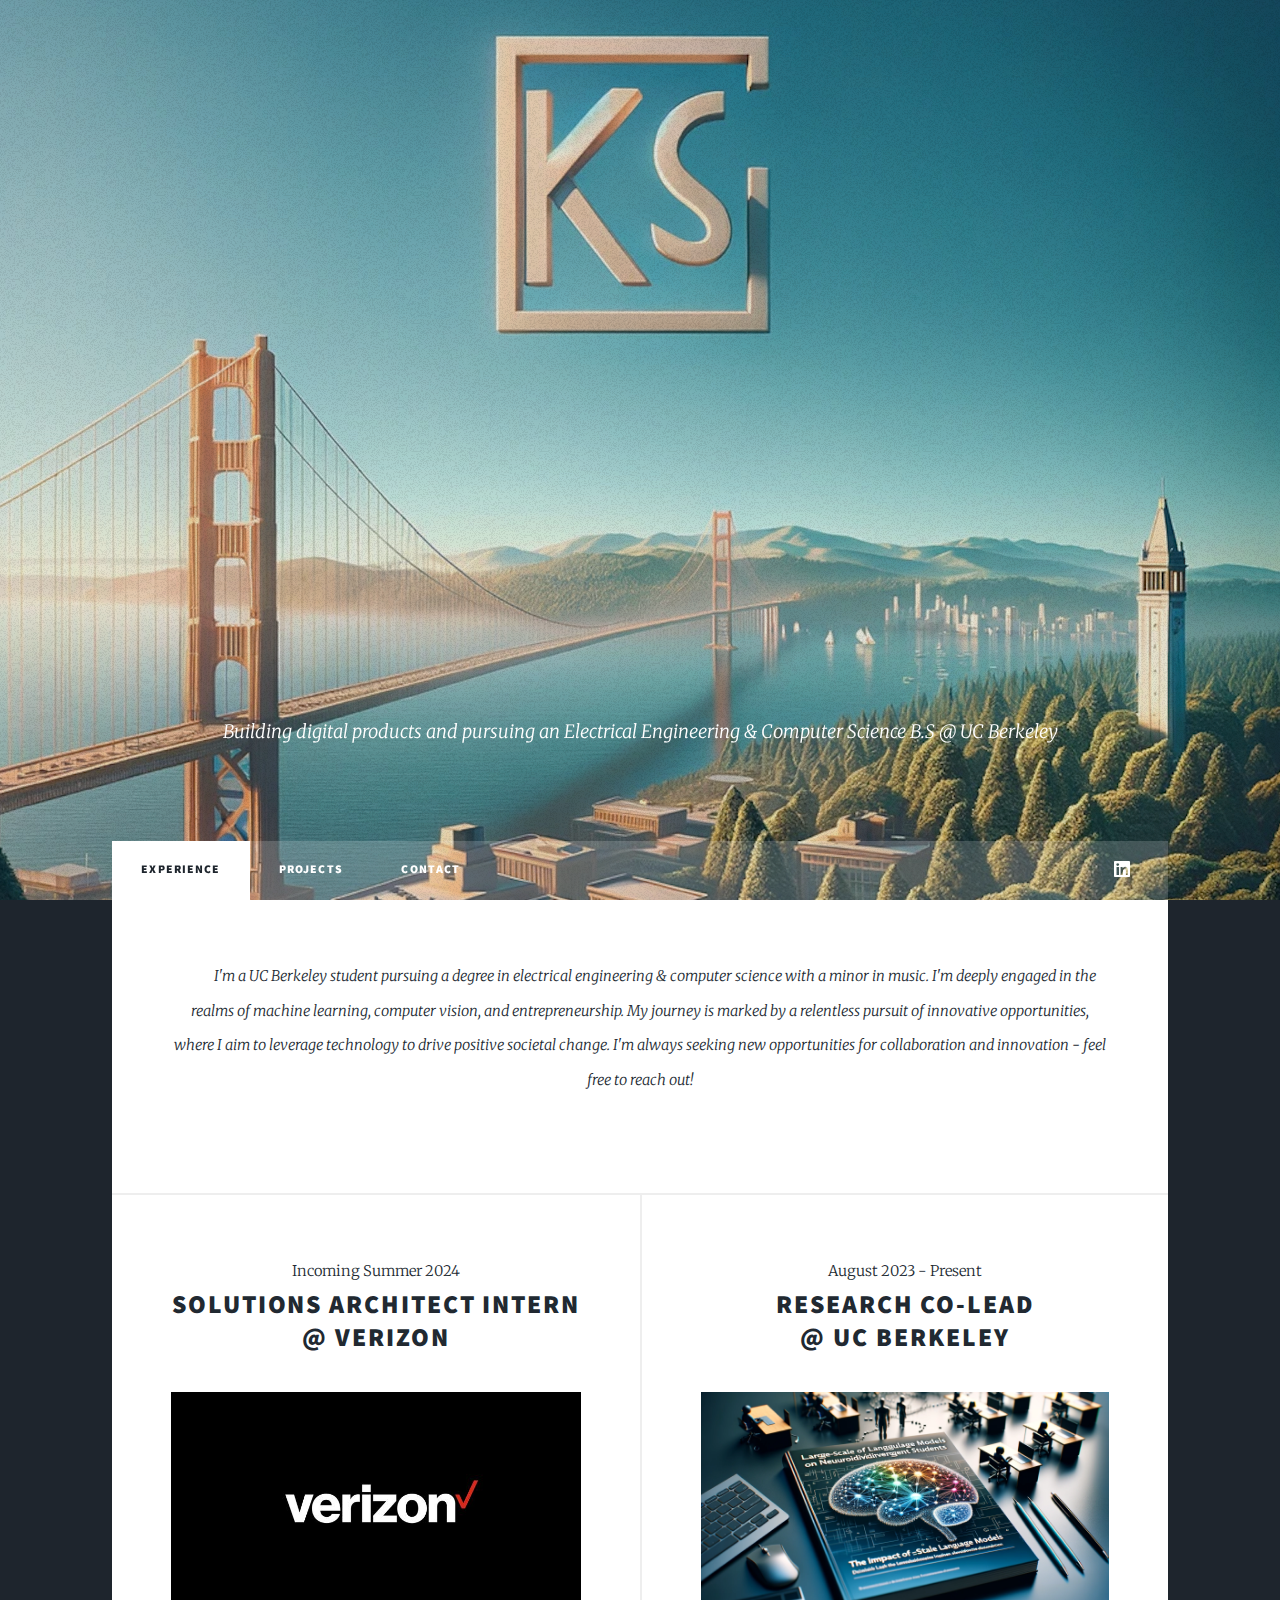
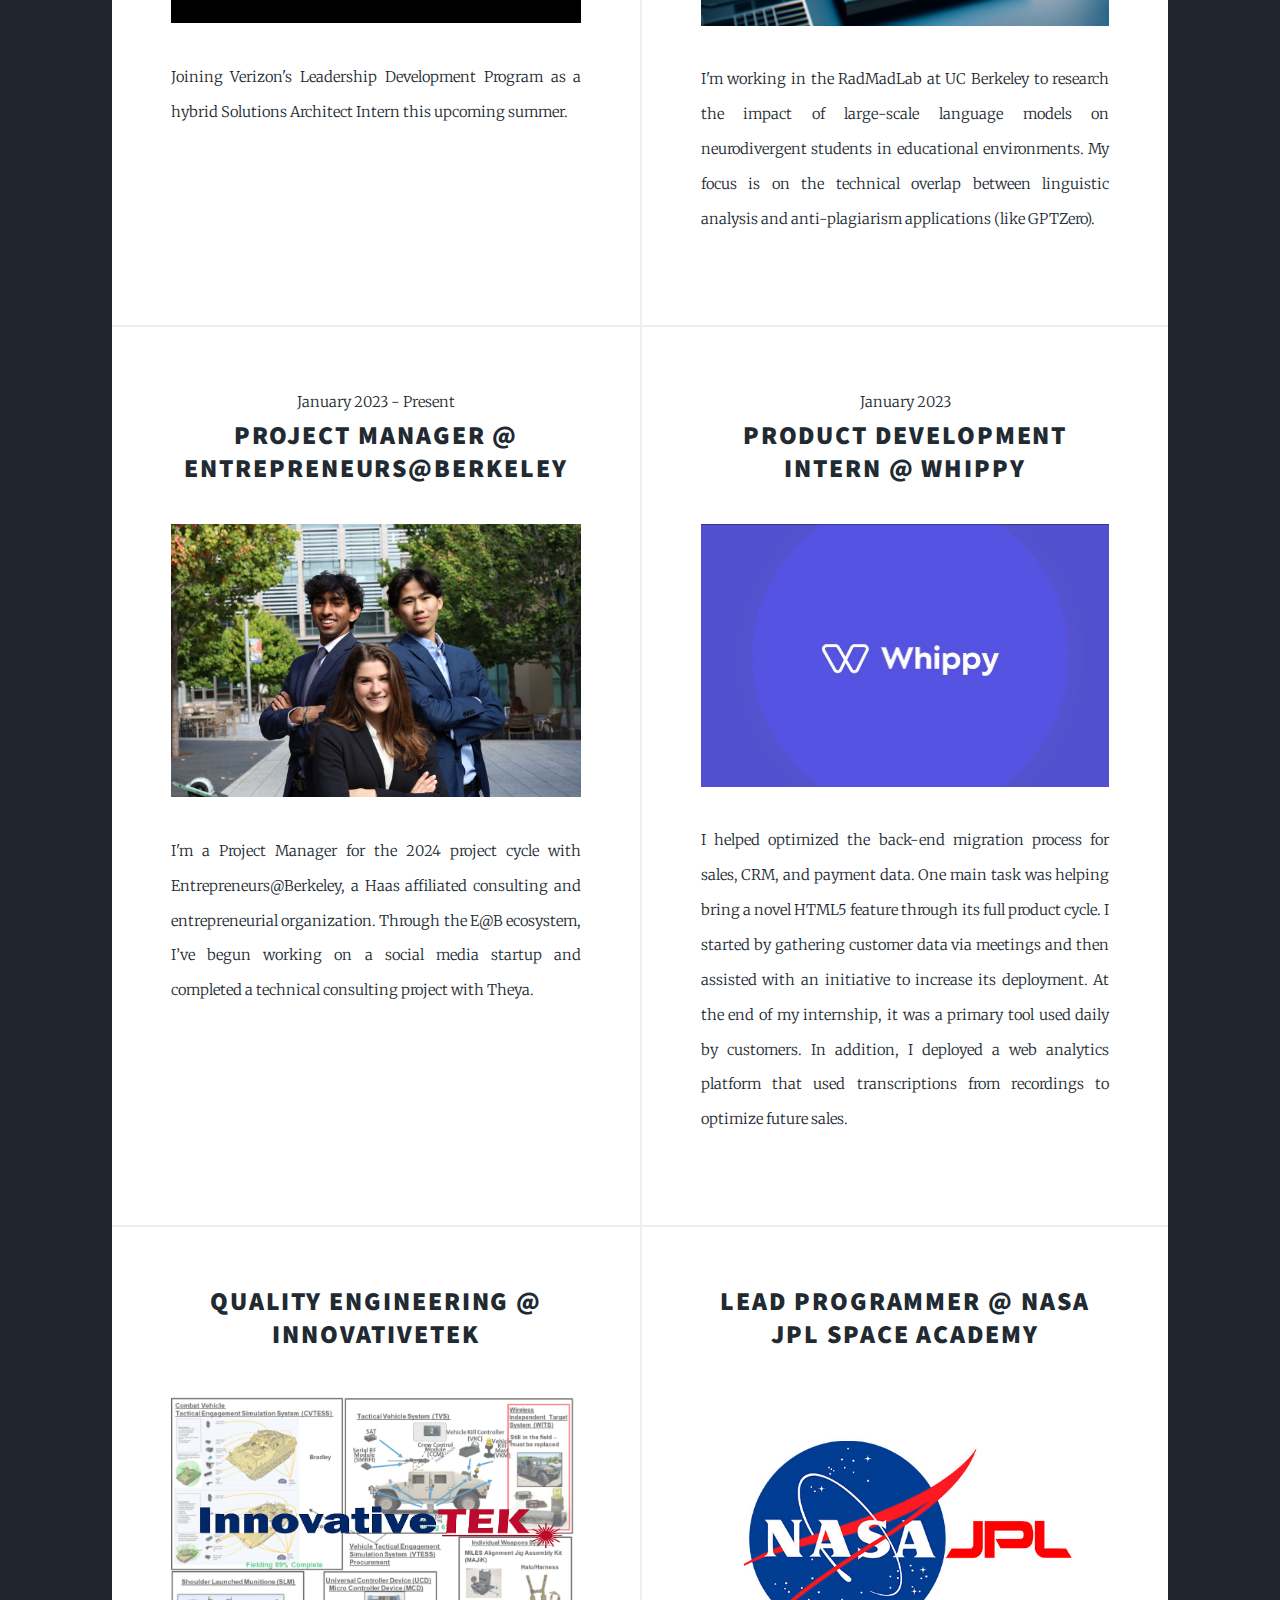
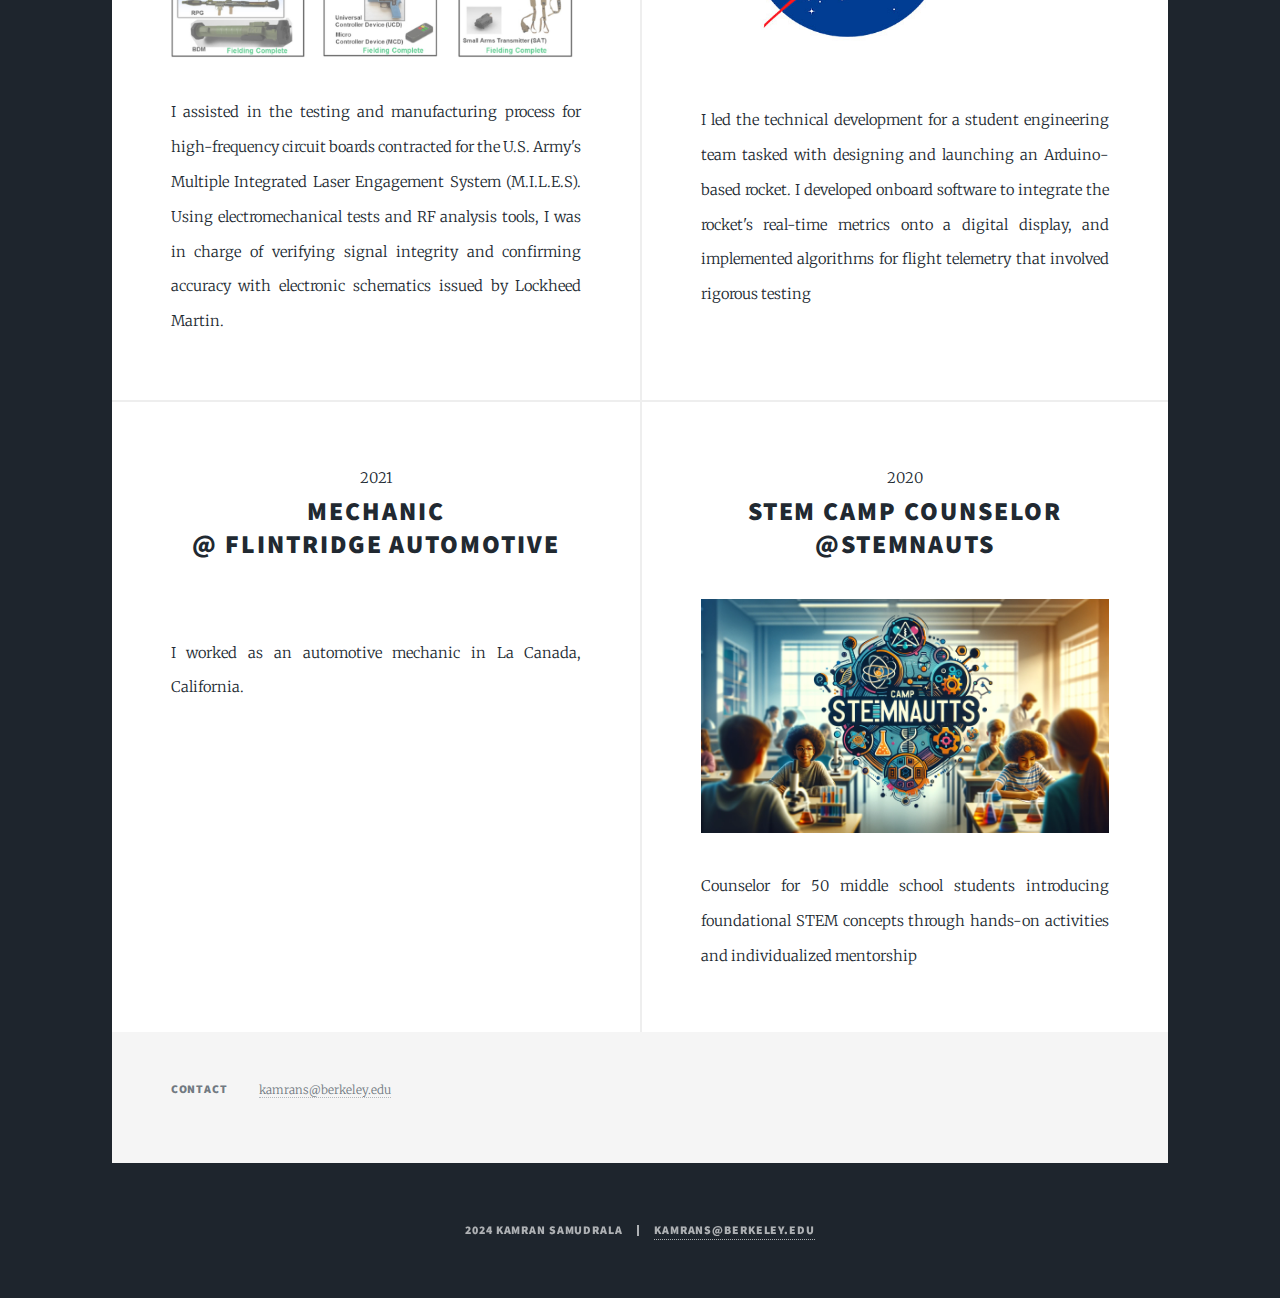
==== index.html @ bf9be8f3 "updated header" ====
<!DOCTYPE HTML>

<html>
	<head>
		<title>Kamran Samudrala </title>
		<meta charset="utf-8" />
		<meta name="viewport" content="width=device-width, initial-scale=1, user-scalable=no" />
		<link rel="stylesheet" href="assets/css/main.css" />
		<noscript><link rel="stylesheet" href="assets/css/noscript.css" /></noscript>
	</head>
	<body class="is-preload">

		<!-- Wrapper -->
			<div id="wrapper" class="fade-in">

				<!-- Intro -->
					<div id="intro">
						<h1><br />
						</h1>
						     <p>Building digital products and pursuing an Electrical Engineering & Computer Science B.S @ UC Berkeley</p> 
						<ul class="actions">
							<!--- this is the down button <li><a href="#header" class="button icon solid solo fa-arrow-down scrolly">Continue</a></li> -->
						</ul>
					</div>

				<!-- Header 
					<header id="header">
						<a href="index.html" class="logo">Kamran Samudrala</a>
					</header>
				-->
				<!-- Nav -->
					<nav id="nav">
						<ul class="links">
							<li class="active"><a href="index.html">Experience</a></li>
							<li><a href="projects.html">Projects</a></li>
							<li><a href="contact.html">Contact</a></li>
						</ul>
						<ul class="icons">
							<li><a href="https://www.linkedin.com/in/kamransam/" class="icon brands fa-linkedin"><span class="label">LinkedIn</span></a></li>

						</ul>
					</nav>

				<!-- Main -->
					<div id="main">
						<!-- Featured Post -->
							<article class="post featured">
								<header class="major">
									<p><span class="image logo"><img src="" alt="" /></span>      					I'm a UC Berkeley student pursuing a degree in electrical engineering & computer science with a minor in music. I'm deeply engaged in the realms of machine learning, computer vision, and entrepreneurship. 
										My journey is marked by a relentless pursuit of innovative opportunities, where I aim to leverage technology to drive positive societal change. I'm always seeking new opportunities for collaboration and innovation - feel free to reach out!</p>
									
							</article>

						<!-- Posts -->
							<section class="posts">
								<article>
									<header>
										<span class="date">Incoming Summer 2024</span>
										<h2><a href="#">Solutions Architect Intern @ Verizon<br />
											</a></h2>
									</header>
									<a href="#" class="image fit"><img src="images/Verizon_Logo.jpeg" alt="" /></a>
									<p>Joining Verizon's Leadership Development Program as a hybrid Solutions Architect Intern this upcoming summer. </p>
									<ul class="actions special">

									</ul>
								</article>
								<article>
									<header>
										<span class="date">August 2023 - Present</span>
										<h2><a href="#">Research Co-Lead<br />
										@ UC Berkeley</a></h2>
									</header>
									<a href="#" class="image fit"><img src="images/radmad research 1.png" alt="" /></a>
									<p>I'm working in the RadMadLab at UC Berkeley to research the impact of large-scale language models on neurodivergent students in educational environments. My focus is on the technical overlap between linguistic analysis and anti-plagiarism applications (like GPTZero).</p>
									<ul class="actions special">

									</ul>
								</article>


								<article>
									<header>
										<span class="date">January 2023 - Present</span>
										<h2><a href="#">Project Manager @ Entrepreneurs@Berkeley <br />
										</a></h2>
									</header>
									<a href="#" class="image fit"><img src="images/eab photo.JPG" alt="" /></a>
									<p>I'm a Project Manager for the 2024 project cycle with Entrepreneurs@Berkeley, a Haas affiliated consulting and entrepreneurial organization. Through the E@B ecosystem, I’ve begun working on a social media startup and completed a technical consulting project with Theya.  </p>

								</article>
								<article>
									<header>
										<span class="date">January 2023</span>
										<h2><a href="#">Product Development Intern @ Whippy<br />
								</a></h2>
									</header>
									<a href="#" class="image fit"><img src="images/whippy photo.png" alt="" /></a>
									<p>I helped optimized the back-end migration process for sales, CRM, and payment data. One main task was helping bring a novel HTML5 feature through its full product cycle. I started by gathering customer data via meetings and then assisted with an initiative to increase its deployment. At the end of my internship, it was a primary tool used daily by customers. In addition, I deployed a web analytics platform that used transcriptions from recordings to optimize future sales.</p>
									<ul class="actions special">

									</ul>
								</article>



								<article>
									<header>
								
										<h2><a href="#">Quality Engineering @ InnovativeTek<br />
										</h2>
									</header>
									<a href="#" class="image fit"><img src="images/innovativetek background.jpg" alt="" /></a>
									<p>I assisted in the testing and manufacturing process for high-frequency circuit boards contracted for the U.S. Army's Multiple Integrated Laser Engagement System (M.I.L.E.S). Using electromechanical tests and RF analysis tools, I was in charge of verifying signal integrity and confirming accuracy with electronic schematics issued by Lockheed Martin.</p>

								</article>


								<article>
									<header>
									
										<h2><a href="#">Lead Programmer @ NASA JPL Space Academy<br />
										</a></h2>
									</header>
									<a href="#" class="image fit"><img src="images/jpl space academy.jpeg" alt="" /></a>
									<p>I led the technical development for a student engineering team tasked with designing and launching an Arduino-based rocket. I developed onboard software to integrate the rocket's real-time metrics onto a digital display, and implemented algorithms for flight telemetry that involved rigorous testing </p>
									<ul class="actions special">

									</ul>
								</article>






								<article>
									<header>
										<span class="date">2021</span>
										<h2><a href="#">Mechanic<br />
										@ Flintridge Automotive</a></h2>
									</header>
									<a href="#" class="image fit"><img src="images/mechanic.png" alt="" /></a>
									<p>I worked as an automotive mechanic in La Canada, California.</p>
								</article>
								<article>
									<header>
										<span class="date">2020</span>
										<h2><a href="#">STEM Camp Counselor @STEMnauts <br />
									</a></h2>
									</header>
									<a href="#" class="image fit"><img src="images/camp stemnauts.jpg" alt="" /></a>
									<p>Counselor for 50 middle school students introducing foundational STEM concepts
										through hands-on activities and individualized mentorship</p>

								</article>
							</section>




					</div>

				<!-- Footer -->
					<footer id="footer">

						<section class="split contact">

							<section>
								<h3>Contact </h3>
								<p><a href="mailto:kamrans@berkeley.edu">kamrans@berkeley.edu</a></p>
								
							</section>

						</section>
					</footer>

				<!-- Copyright -->
					<div id="copyright">
						<ul><li>2024 Kamran Samudrala</li><li><a href="mailto:kamrans@berkeley.edu">kamrans@berkeley.edu</a></li></ul>
					</div>

			</div>

		<!-- Scripts -->
			<script src="assets/js/jquery.min.js"></script>
			<script src="assets/js/jquery.scrollex.min.js"></script>
			<script src="assets/js/jquery.scrolly.min.js"></script>
			<script src="assets/js/browser.min.js"></script>
			<script src="assets/js/breakpoints.min.js"></script>
			<script src="assets/js/util.js"></script>
			<script src="assets/js/main.js"></script>

	</body>
</html>
---- assets/css/main.css ----
@import url(fontawesome-all.min.css);
@import url("https://fonts.googleapis.com/css?family=Merriweather:300,700,300italic,700italic|Source+Sans+Pro:900");

/*
	CSS Main 
	Kamran Samudrala
	Built using a template for personal and commercial use under the CCA 3.0 license (html5up.net/license)
*/

html, body, div, span, applet, object,
iframe, h1, h2, h3, h4, h5, h6, p, blockquote,
pre, a, abbr, acronym, address, big, cite,
code, del, dfn, em, img, ins, kbd, q, s, samp,
small, strike, strong, sub, sup, tt, var, b,
u, i, center, dl, dt, dd, ol, ul, li, fieldset,
form, label, legend, table, caption, tbody,
tfoot, thead, tr, th, td, article, aside,
canvas, details, embed, figure, figcaption,
footer, header, hgroup, menu, nav, output, ruby,
section, summary, time, mark, audio, video {
	margin: 0;
	padding: 0;
	border: 0;
	font-size: 100%;
	font: inherit;
	vertical-align: baseline;}

article, aside, details, figcaption, figure,
footer, header, hgroup, menu, nav, section {
	display: block;}

body {
	line-height: 1;
}

ol, ul {
	list-style: none;
}

blockquote, q {
	quotes: none;
}

	blockquote:before, blockquote:after, q:before, q:after {
		content: '';
		content: none;
	}

table {
	border-collapse: collapse;
	border-spacing: 0;
}

body {
	-webkit-text-size-adjust: none;
}

mark {
	background-color: transparent;
	color: inherit;
}

input::-moz-focus-inner {
	border: 0;
	padding: 0;
}

input, select, textarea {
	-moz-appearance: none;
	-webkit-appearance: none;
	-ms-appearance: none;
	appearance: none;
}

/* Basic */

	@-ms-viewport {
		width: device-width;
	}

	body {
		-ms-overflow-style: scrollbar;
	}

	@media screen and (max-width: 480px) {

		html, body {
			min-width: 320px;
		}

	}

	html {
		box-sizing: border-box;
	}

	*, *:before, *:after {
		box-sizing: inherit;
	}

	body {
		background-color: #1e252d;
	}

		body.is-preload *, body.is-preload *:before, body.is-preload *:after {
			-moz-animation: none !important;
			-webkit-animation: none !important;
			-ms-animation: none !important;
			animation: none !important;
			-moz-transition: none !important;
			-webkit-transition: none !important;
			-ms-transition: none !important;
			transition: none !important;
		}

/* Type */

	html {
		font-size: 16pt;
	}

		@media screen and (max-width: 1680px) {

			html {
				font-size: 12pt;
			}

		}

		@media screen and (max-width: 1280px) {

			html {
				font-size: 11pt;
			}

		}

		@media screen and (max-width: 360px) {

			html {
				font-size: 10pt;
			}

		}

	body {
		color: #212931;
	}

	body, input, select, textarea {
		font-family: "Merriweather", Georgia, serif;
		font-weight: 300;
		font-size: 1rem;
		line-height: 2.375;
	}

	a {
		-moz-transition: color 0.2s ease-in-out, background-color 0.2s ease-in-out, border-color 0.2s ease-in-out, box-shadow 0.2s ease-in-out;
		-webkit-transition: color 0.2s ease-in-out, background-color 0.2s ease-in-out, border-color 0.2s ease-in-out, box-shadow 0.2s ease-in-out;
		-ms-transition: color 0.2s ease-in-out, background-color 0.2s ease-in-out, border-color 0.2s ease-in-out, box-shadow 0.2s ease-in-out;
		transition: color 0.2s ease-in-out, background-color 0.2s ease-in-out, border-color 0.2s ease-in-out, box-shadow 0.2s ease-in-out;
		border-bottom: dotted 1px;
		text-decoration: none;
	}

		a:hover {
			border-bottom-color: transparent;
		}

	strong, b {
		font-weight: 600;
	}

	em, i {
		font-style: italic;
	}

	p {
		text-align: justify;
		margin: 0 0 2rem 0;
	}

	h1, h2, h3, h4, h5, h6 {
		font-family: "Source Sans Pro", Helvetica, sans-serif;
		font-weight: 900;
		line-height: 1.5;
		letter-spacing: 0.075em;
		text-transform: uppercase;
		margin: 0 0 1rem 0;
	}

		h1 a, h2 a, h3 a, h4 a, h5 a, h6 a {
			border-bottom: 0;
			color: inherit;
			text-decoration: none;
		}

	h1 {
		font-size: 4rem;
		line-height: 1.1;
		margin: 0 0 2rem 0;
	}

	h2 {
		font-size: 1.75rem;
		line-height: 1.3;
		margin: 0 0 1.5rem 0;
	}

	h3 {
		font-size: 1.25rem;
		margin: 0 0 1.5rem 0;
	}

	h4 {
		font-size: 1rem;
	}

	h5 {
		font-size: 0.9rem;
	}

	h6 {
		font-size: 0.8rem;
	}

	sub {
		font-size: 0.8rem;
		position: relative;
		top: 0.5rem;
	}

	sup {
		font-size: 0.8rem;
		position: relative;
		top: -0.5rem;
	}

	blockquote {
		border-left: solid 4px;
		font-style: italic;
		margin: 0 0 2rem 0;
		padding: 0.5rem 0 0.5rem 2rem;
	}

	code {
		border: solid 2px;
		font-family: "Courier New", monospace;
		font-size: 0.9rem;
		margin: 0 0.25rem;
		padding: 0.25rem 0.65rem;
	}

	pre {
		-webkit-overflow-scrolling: touch;
		font-family: "Courier New", monospace;
		font-size: 0.9rem;
		margin: 0 0 2rem 0;
	}

		pre code {
			display: block;
			line-height: 1.75;
			padding: 1rem 1.5rem;
			overflow-x: auto;
		}

	hr {
		border: 0;
		border-bottom: solid 2px;
		margin: 3rem 0;
	}

		hr.major {
			margin: 5rem 0;
		}

	.align-left {
		text-align: left;
	}

	.align-center {
		text-align: center;
	}

	.align-right {
		text-align: right;
	}

	input, select, textarea {
		color: #212931;
	}

	a {
		color: #212931;
		border-bottom-color: rgba(33, 41, 49, 0.5);
	}

		a:hover {
			border-bottom-color: transparent;
			color: #18bfef !important;
		}

	strong, b {
		color: #212931;
	}

	h1, h2, h3, h4, h5, h6 {
		color: #212931;
	}

	blockquote {
		border-left-color: #eeeeee;
	}

	code {
		background: rgba(220, 220, 220, 0.25);
		border-color: #eeeeee;
	}

	hr {
		border-bottom-color: #eeeeee;
	}

/* Row */

	.row {
		display: flex;
		flex-wrap: wrap;
		box-sizing: border-box;
		align-items: stretch;
	}

		.row > * {
			box-sizing: border-box;
		}

		.row.gtr-uniform > * > :last-child {
			margin-bottom: 0;
		}

		.row.aln-left {
			justify-content: flex-start;
		}

		.row.aln-center {
			justify-content: center;
		}

		.row.aln-right {
			justify-content: flex-end;
		}

		.row.aln-top {
			align-items: flex-start;
		}

		.row.aln-middle {
			align-items: center;
		}

		.row.aln-bottom {
			align-items: flex-end;
		}

		.row > .imp {
			order: -1;
		}

		.row > .col-1 {
			width: 8.33333%;
		}

		.row > .off-1 {
			margin-left: 8.33333%;
		}

		.row > .col-2 {
			width: 16.66667%;
		}

		.row > .off-2 {
			margin-left: 16.66667%;
		}

		.row > .col-3 {
			width: 25%;
		}

		.row > .off-3 {
			margin-left: 25%;
		}

		.row > .col-4 {
			width: 33.33333%;
		}

		.row > .off-4 {
			margin-left: 33.33333%;
		}

		.row > .col-5 {
			width: 41.66667%;
		}

		.row > .off-5 {
			margin-left: 41.66667%;
		}

		.row > .col-6 {
			width: 50%;
		}

		.row > .off-6 {
			margin-left: 50%;
		}

		.row > .col-7 {
			width: 58.33333%;
		}

		.row > .off-7 {
			margin-left: 58.33333%;
		}

		.row > .col-8 {
			width: 66.66667%;
		}

		.row > .off-8 {
			margin-left: 66.66667%;
		}

		.row > .col-9 {
			width: 75%;
		}

		.row > .off-9 {
			margin-left: 75%;
		}

		.row > .col-10 {
			width: 83.33333%;
		}

		.row > .off-10 {
			margin-left: 83.33333%;
		}

		.row > .col-11 {
			width: 91.66667%;
		}

		.row > .off-11 {
			margin-left: 91.66667%;
		}

		.row > .col-12 {
			width: 100%;
		}

		.row > .off-12 {
			margin-left: 100%;
		}

		.row.gtr-0 {
			margin-top: 0;
			margin-left: 0rem;
		}

			.row.gtr-0 > * {
				padding: 0 0 0 0rem;
			}

			.row.gtr-0.gtr-uniform {
				margin-top: 0rem;
			}

				.row.gtr-0.gtr-uniform > * {
					padding-top: 0rem;
				}

		.row.gtr-25 {
			margin-top: 0;
			margin-left: -0.375rem;
		}

			.row.gtr-25 > * {
				padding: 0 0 0 0.375rem;
			}

			.row.gtr-25.gtr-uniform {
				margin-top: -0.375rem;
			}

				.row.gtr-25.gtr-uniform > * {
					padding-top: 0.375rem;
				}

		.row.gtr-50 {
			margin-top: 0;
			margin-left: -0.75rem;
		}

			.row.gtr-50 > * {
				padding: 0 0 0 0.75rem;
			}

			.row.gtr-50.gtr-uniform {
				margin-top: -0.75rem;
			}

				.row.gtr-50.gtr-uniform > * {
					padding-top: 0.75rem;
				}

		.row {
			margin-top: 0;
			margin-left: -1.5rem;
		}

			.row > * {
				padding: 0 0 0 1.5rem;
			}

			.row.gtr-uniform {
				margin-top: -1.5rem;
			}

				.row.gtr-uniform > * {
					padding-top: 1.5rem;
				}

		.row.gtr-150 {
			margin-top: 0;
			margin-left: -2.25rem;
		}

			.row.gtr-150 > * {
				padding: 0 0 0 2.25rem;
			}

			.row.gtr-150.gtr-uniform {
				margin-top: -2.25rem;
			}

				.row.gtr-150.gtr-uniform > * {
					padding-top: 2.25rem;
				}

		.row.gtr-200 {
			margin-top: 0;
			margin-left: -3rem;
		}

			.row.gtr-200 > * {
				padding: 0 0 0 3rem;
			}

			.row.gtr-200.gtr-uniform {
				margin-top: -3rem;
			}

				.row.gtr-200.gtr-uniform > * {
					padding-top: 3rem;
				}

		@media screen and (max-width: 1680px) {

			.row {
				display: flex;
				flex-wrap: wrap;
				box-sizing: border-box;
				align-items: stretch;
			}

				.row > * {
					box-sizing: border-box;
				}

				.row.gtr-uniform > * > :last-child {
					margin-bottom: 0;
				}

				.row.aln-left {
					justify-content: flex-start;
				}

				.row.aln-center {
					justify-content: center;
				}

				.row.aln-right {
					justify-content: flex-end;
				}

				.row.aln-top {
					align-items: flex-start;
				}

				.row.aln-middle {
					align-items: center;
				}

				.row.aln-bottom {
					align-items: flex-end;
				}

				.row > .imp-xlarge {
					order: -1;
				}

				.row > .col-1-xlarge {
					width: 8.33333%;
				}

				.row > .off-1-xlarge {
					margin-left: 8.33333%;
				}

				.row > .col-2-xlarge {
					width: 16.66667%;
				}

				.row > .off-2-xlarge {
					margin-left: 16.66667%;
				}

				.row > .col-3-xlarge {
					width: 25%;
				}

				.row > .off-3-xlarge {
					margin-left: 25%;
				}

				.row > .col-4-xlarge {
					width: 33.33333%;
				}

				.row > .off-4-xlarge {
					margin-left: 33.33333%;
				}

				.row > .col-5-xlarge {
					width: 41.66667%;
				}

				.row > .off-5-xlarge {
					margin-left: 41.66667%;
				}

				.row > .col-6-xlarge {
					width: 50%;
				}

				.row > .off-6-xlarge {
					margin-left: 50%;
				}

				.row > .col-7-xlarge {
					width: 58.33333%;
				}

				.row > .off-7-xlarge {
					margin-left: 58.33333%;
				}

				.row > .col-8-xlarge {
					width: 66.66667%;
				}

				.row > .off-8-xlarge {
					margin-left: 66.66667%;
				}

				.row > .col-9-xlarge {
					width: 75%;
				}

				.row > .off-9-xlarge {
					margin-left: 75%;
				}

				.row > .col-10-xlarge {
					width: 83.33333%;
				}

				.row > .off-10-xlarge {
					margin-left: 83.33333%;
				}

				.row > .col-11-xlarge {
					width: 91.66667%;
				}

				.row > .off-11-xlarge {
					margin-left: 91.66667%;
				}

				.row > .col-12-xlarge {
					width: 100%;
				}

				.row > .off-12-xlarge {
					margin-left: 100%;
				}

				.row.gtr-0 {
					margin-top: 0;
					margin-left: 0rem;
				}

					.row.gtr-0 > * {
						padding: 0 0 0 0rem;
					}

					.row.gtr-0.gtr-uniform {
						margin-top: 0rem;
					}

						.row.gtr-0.gtr-uniform > * {
							padding-top: 0rem;
						}

				.row.gtr-25 {
					margin-top: 0;
					margin-left: -0.375rem;
				}

					.row.gtr-25 > * {
						padding: 0 0 0 0.375rem;
					}

					.row.gtr-25.gtr-uniform {
						margin-top: -0.375rem;
					}

						.row.gtr-25.gtr-uniform > * {
							padding-top: 0.375rem;
						}

				.row.gtr-50 {
					margin-top: 0;
					margin-left: -0.75rem;
				}

					.row.gtr-50 > * {
						padding: 0 0 0 0.75rem;
					}

					.row.gtr-50.gtr-uniform {
						margin-top: -0.75rem;
					}

						.row.gtr-50.gtr-uniform > * {
							padding-top: 0.75rem;
						}

				.row {
					margin-top: 0;
					margin-left: -1.5rem;
				}

					.row > * {
						padding: 0 0 0 1.5rem;
					}

					.row.gtr-uniform {
						margin-top: -1.5rem;
					}

						.row.gtr-uniform > * {
							padding-top: 1.5rem;
						}

				.row.gtr-150 {
					margin-top: 0;
					margin-left: -2.25rem;
				}

					.row.gtr-150 > * {
						padding: 0 0 0 2.25rem;
					}

					.row.gtr-150.gtr-uniform {
						margin-top: -2.25rem;
					}

						.row.gtr-150.gtr-uniform > * {
							padding-top: 2.25rem;
						}

				.row.gtr-200 {
					margin-top: 0;
					margin-left: -3rem;
				}

					.row.gtr-200 > * {
						padding: 0 0 0 3rem;
					}

					.row.gtr-200.gtr-uniform {
						margin-top: -3rem;
					}

						.row.gtr-200.gtr-uniform > * {
							padding-top: 3rem;
						}

		}

		@media screen and (max-width: 1280px) {

			.row {
				display: flex;
				flex-wrap: wrap;
				box-sizing: border-box;
				align-items: stretch;
			}

				.row > * {
					box-sizing: border-box;
				}

				.row.gtr-uniform > * > :last-child {
					margin-bottom: 0;
				}

				.row.aln-left {
					justify-content: flex-start;
				}

				.row.aln-center {
					justify-content: center;
				}

				.row.aln-right {
					justify-content: flex-end;
				}

				.row.aln-top {
					align-items: flex-start;
				}

				.row.aln-middle {
					align-items: center;
				}

				.row.aln-bottom {
					align-items: flex-end;
				}

				.row > .imp-large {
					order: -1;
				}

				.row > .col-1-large {
					width: 8.33333%;
				}

				.row > .off-1-large {
					margin-left: 8.33333%;
				}

				.row > .col-2-large {
					width: 16.66667%;
				}

				.row > .off-2-large {
					margin-left: 16.66667%;
				}

				.row > .col-3-large {
					width: 25%;
				}

				.row > .off-3-large {
					margin-left: 25%;
				}

				.row > .col-4-large {
					width: 33.33333%;
				}

				.row > .off-4-large {
					margin-left: 33.33333%;
				}

				.row > .col-5-large {
					width: 41.66667%;
				}

				.row > .off-5-large {
					margin-left: 41.66667%;
				}

				.row > .col-6-large {
					width: 50%;
				}

				.row > .off-6-large {
					margin-left: 50%;
				}

				.row > .col-7-large {
					width: 58.33333%;
				}

				.row > .off-7-large {
					margin-left: 58.33333%;
				}

				.row > .col-8-large {
					width: 66.66667%;
				}

				.row > .off-8-large {
					margin-left: 66.66667%;
				}

				.row > .col-9-large {
					width: 75%;
				}

				.row > .off-9-large {
					margin-left: 75%;
				}

				.row > .col-10-large {
					width: 83.33333%;
				}

				.row > .off-10-large {
					margin-left: 83.33333%;
				}

				.row > .col-11-large {
					width: 91.66667%;
				}

				.row > .off-11-large {
					margin-left: 91.66667%;
				}

				.row > .col-12-large {
					width: 100%;
				}

				.row > .off-12-large {
					margin-left: 100%;
				}

				.row.gtr-0 {
					margin-top: 0;
					margin-left: 0rem;
				}

					.row.gtr-0 > * {
						padding: 0 0 0 0rem;
					}

					.row.gtr-0.gtr-uniform {
						margin-top: 0rem;
					}

						.row.gtr-0.gtr-uniform > * {
							padding-top: 0rem;
						}

				.row.gtr-25 {
					margin-top: 0;
					margin-left: -0.375rem;
				}

					.row.gtr-25 > * {
						padding: 0 0 0 0.375rem;
					}

					.row.gtr-25.gtr-uniform {
						margin-top: -0.375rem;
					}

						.row.gtr-25.gtr-uniform > * {
							padding-top: 0.375rem;
						}

				.row.gtr-50 {
					margin-top: 0;
					margin-left: -0.75rem;
				}

					.row.gtr-50 > * {
						padding: 0 0 0 0.75rem;
					}

					.row.gtr-50.gtr-uniform {
						margin-top: -0.75rem;
					}

						.row.gtr-50.gtr-uniform > * {
							padding-top: 0.75rem;
						}

				.row {
					margin-top: 0;
					margin-left: -1.5rem;
				}

					.row > * {
						padding: 0 0 0 1.5rem;
					}

					.row.gtr-uniform {
						margin-top: -1.5rem;
					}

						.row.gtr-uniform > * {
							padding-top: 1.5rem;
						}

				.row.gtr-150 {
					margin-top: 0;
					margin-left: -2.25rem;
				}

					.row.gtr-150 > * {
						padding: 0 0 0 2.25rem;
					}

					.row.gtr-150.gtr-uniform {
						margin-top: -2.25rem;
					}

						.row.gtr-150.gtr-uniform > * {
							padding-top: 2.25rem;
						}

				.row.gtr-200 {
					margin-top: 0;
					margin-left: -3rem;
				}

					.row.gtr-200 > * {
						padding: 0 0 0 3rem;
					}

					.row.gtr-200.gtr-uniform {
						margin-top: -3rem;
					}

						.row.gtr-200.gtr-uniform > * {
							padding-top: 3rem;
						}

		}

		@media screen and (max-width: 980px) {

			.row {
				display: flex;
				flex-wrap: wrap;
				box-sizing: border-box;
				align-items: stretch;
			}

				.row > * {
					box-sizing: border-box;
				}

				.row.gtr-uniform > * > :last-child {
					margin-bottom: 0;
				}

				.row.aln-left {
					justify-content: flex-start;
				}

				.row.aln-center {
					justify-content: center;
				}

				.row.aln-right {
					justify-content: flex-end;
				}

				.row.aln-top {
					align-items: flex-start;
				}

				.row.aln-middle {
					align-items: center;
				}

				.row.aln-bottom {
					align-items: flex-end;
				}

				.row > .imp-medium {
					order: -1;
				}

				.row > .col-1-medium {
					width: 8.33333%;
				}

				.row > .off-1-medium {
					margin-left: 8.33333%;
				}

				.row > .col-2-medium {
					width: 16.66667%;
				}

				.row > .off-2-medium {
					margin-left: 16.66667%;
				}

				.row > .col-3-medium {
					width: 25%;
				}

				.row > .off-3-medium {
					margin-left: 25%;
				}

				.row > .col-4-medium {
					width: 33.33333%;
				}

				.row > .off-4-medium {
					margin-left: 33.33333%;
				}

				.row > .col-5-medium {
					width: 41.66667%;
				}

				.row > .off-5-medium {
					margin-left: 41.66667%;
				}

				.row > .col-6-medium {
					width: 50%;
				}

				.row > .off-6-medium {
					margin-left: 50%;
				}

				.row > .col-7-medium {
					width: 58.33333%;
				}

				.row > .off-7-medium {
					margin-left: 58.33333%;
				}

				.row > .col-8-medium {
					width: 66.66667%;
				}

				.row > .off-8-medium {
					margin-left: 66.66667%;
				}

				.row > .col-9-medium {
					width: 75%;
				}

				.row > .off-9-medium {
					margin-left: 75%;
				}

				.row > .col-10-medium {
					width: 83.33333%;
				}

				.row > .off-10-medium {
					margin-left: 83.33333%;
				}

				.row > .col-11-medium {
					width: 91.66667%;
				}

				.row > .off-11-medium {
					margin-left: 91.66667%;
				}

				.row > .col-12-medium {
					width: 100%;
				}

				.row > .off-12-medium {
					margin-left: 100%;
				}

				.row.gtr-0 {
					margin-top: 0;
					margin-left: 0rem;
				}

					.row.gtr-0 > * {
						padding: 0 0 0 0rem;
					}

					.row.gtr-0.gtr-uniform {
						margin-top: 0rem;
					}

						.row.gtr-0.gtr-uniform > * {
							padding-top: 0rem;
						}

				.row.gtr-25 {
					margin-top: 0;
					margin-left: -0.375rem;
				}

					.row.gtr-25 > * {
						padding: 0 0 0 0.375rem;
					}

					.row.gtr-25.gtr-uniform {
						margin-top: -0.375rem;
					}

						.row.gtr-25.gtr-uniform > * {
							padding-top: 0.375rem;
						}

				.row.gtr-50 {
					margin-top: 0;
					margin-left: -0.75rem;
				}

					.row.gtr-50 > * {
						padding: 0 0 0 0.75rem;
					}

					.row.gtr-50.gtr-uniform {
						margin-top: -0.75rem;
					}

						.row.gtr-50.gtr-uniform > * {
							padding-top: 0.75rem;
						}

				.row {
					margin-top: 0;
					margin-left: -1.5rem;
				}

					.row > * {
						padding: 0 0 0 1.5rem;
					}

					.row.gtr-uniform {
						margin-top: -1.5rem;
					}

						.row.gtr-uniform > * {
							padding-top: 1.5rem;
						}

				.row.gtr-150 {
					margin-top: 0;
					margin-left: -2.25rem;
				}

					.row.gtr-150 > * {
						padding: 0 0 0 2.25rem;
					}

					.row.gtr-150.gtr-uniform {
						margin-top: -2.25rem;
					}

						.row.gtr-150.gtr-uniform > * {
							padding-top: 2.25rem;
						}

				.row.gtr-200 {
					margin-top: 0;
					margin-left: -3rem;
				}

					.row.gtr-200 > * {
						padding: 0 0 0 3rem;
					}

					.row.gtr-200.gtr-uniform {
						margin-top: -3rem;
					}

						.row.gtr-200.gtr-uniform > * {
							padding-top: 3rem;
						}

		}

		@media screen and (max-width: 736px) {

			.row {
				display: flex;
				flex-wrap: wrap;
				box-sizing: border-box;
				align-items: stretch;
			}

				.row > * {
					box-sizing: border-box;
				}

				.row.gtr-uniform > * > :last-child {
					margin-bottom: 0;
				}

				.row.aln-left {
					justify-content: flex-start;
				}

				.row.aln-center {
					justify-content: center;
				}

				.row.aln-right {
					justify-content: flex-end;
				}

				.row.aln-top {
					align-items: flex-start;
				}

				.row.aln-middle {
					align-items: center;
				}

				.row.aln-bottom {
					align-items: flex-end;
				}

				.row > .imp-small {
					order: -1;
				}

				.row > .col-1-small {
					width: 8.33333%;
				}

				.row > .off-1-small {
					margin-left: 8.33333%;
				}

				.row > .col-2-small {
					width: 16.66667%;
				}

				.row > .off-2-small {
					margin-left: 16.66667%;
				}

				.row > .col-3-small {
					width: 25%;
				}

				.row > .off-3-small {
					margin-left: 25%;
				}

				.row > .col-4-small {
					width: 33.33333%;
				}

				.row > .off-4-small {
					margin-left: 33.33333%;
				}

				.row > .col-5-small {
					width: 41.66667%;
				}

				.row > .off-5-small {
					margin-left: 41.66667%;
				}

				.row > .col-6-small {
					width: 50%;
				}

				.row > .off-6-small {
					margin-left: 50%;
				}

				.row > .col-7-small {
					width: 58.33333%;
				}

				.row > .off-7-small {
					margin-left: 58.33333%;
				}

				.row > .col-8-small {
					width: 66.66667%;
				}

				.row > .off-8-small {
					margin-left: 66.66667%;
				}

				.row > .col-9-small {
					width: 75%;
				}

				.row > .off-9-small {
					margin-left: 75%;
				}

				.row > .col-10-small {
					width: 83.33333%;
				}

				.row > .off-10-small {
					margin-left: 83.33333%;
				}

				.row > .col-11-small {
					width: 91.66667%;
				}

				.row > .off-11-small {
					margin-left: 91.66667%;
				}

				.row > .col-12-small {
					width: 100%;
				}

				.row > .off-12-small {
					margin-left: 100%;
				}

				.row.gtr-0 {
					margin-top: 0;
					margin-left: 0rem;
				}

					.row.gtr-0 > * {
						padding: 0 0 0 0rem;
					}

					.row.gtr-0.gtr-uniform {
						margin-top: 0rem;
					}

						.row.gtr-0.gtr-uniform > * {
							padding-top: 0rem;
						}

				.row.gtr-25 {
					margin-top: 0;
					margin-left: -0.375rem;
				}

					.row.gtr-25 > * {
						padding: 0 0 0 0.375rem;
					}

					.row.gtr-25.gtr-uniform {
						margin-top: -0.375rem;
					}

						.row.gtr-25.gtr-uniform > * {
							padding-top: 0.375rem;
						}

				.row.gtr-50 {
					margin-top: 0;
					margin-left: -0.75rem;
				}

					.row.gtr-50 > * {
						padding: 0 0 0 0.75rem;
					}

					.row.gtr-50.gtr-uniform {
						margin-top: -0.75rem;
					}

						.row.gtr-50.gtr-uniform > * {
							padding-top: 0.75rem;
						}

				.row {
					margin-top: 0;
					margin-left: -1.5rem;
				}

					.row > * {
						padding: 0 0 0 1.5rem;
					}

					.row.gtr-uniform {
						margin-top: -1.5rem;
					}

						.row.gtr-uniform > * {
							padding-top: 1.5rem;
						}

				.row.gtr-150 {
					margin-top: 0;
					margin-left: -2.25rem;
				}

					.row.gtr-150 > * {
						padding: 0 0 0 2.25rem;
					}

					.row.gtr-150.gtr-uniform {
						margin-top: -2.25rem;
					}

						.row.gtr-150.gtr-uniform > * {
							padding-top: 2.25rem;
						}

				.row.gtr-200 {
					margin-top: 0;
					margin-left: -3rem;
				}

					.row.gtr-200 > * {
						padding: 0 0 0 3rem;
					}

					.row.gtr-200.gtr-uniform {
						margin-top: -3rem;
					}

						.row.gtr-200.gtr-uniform > * {
							padding-top: 3rem;
						}

		}

		@media screen and (max-width: 480px) {

			.row {
				display: flex;
				flex-wrap: wrap;
				box-sizing: border-box;
				align-items: stretch;
			}

				.row > * {
					box-sizing: border-box;
				}

				.row.gtr-uniform > * > :last-child {
					margin-bottom: 0;
				}

				.row.aln-left {
					justify-content: flex-start;
				}

				.row.aln-center {
					justify-content: center;
				}

				.row.aln-right {
					justify-content: flex-end;
				}

				.row.aln-top {
					align-items: flex-start;
				}

				.row.aln-middle {
					align-items: center;
				}

				.row.aln-bottom {
					align-items: flex-end;
				}

				.row > .imp-xsmall {
					order: -1;
				}

				.row > .col-1-xsmall {
					width: 8.33333%;
				}

				.row > .off-1-xsmall {
					margin-left: 8.33333%;
				}

				.row > .col-2-xsmall {
					width: 16.66667%;
				}

				.row > .off-2-xsmall {
					margin-left: 16.66667%;
				}

				.row > .col-3-xsmall {
					width: 25%;
				}

				.row > .off-3-xsmall {
					margin-left: 25%;
				}

				.row > .col-4-xsmall {
					width: 33.33333%;
				}

				.row > .off-4-xsmall {
					margin-left: 33.33333%;
				}

				.row > .col-5-xsmall {
					width: 41.66667%;
				}

				.row > .off-5-xsmall {
					margin-left: 41.66667%;
				}

				.row > .col-6-xsmall {
					width: 50%;
				}

				.row > .off-6-xsmall {
					margin-left: 50%;
				}

				.row > .col-7-xsmall {
					width: 58.33333%;
				}

				.row > .off-7-xsmall {
					margin-left: 58.33333%;
				}

				.row > .col-8-xsmall {
					width: 66.66667%;
				}

				.row > .off-8-xsmall {
					margin-left: 66.66667%;
				}

				.row > .col-9-xsmall {
					width: 75%;
				}

				.row > .off-9-xsmall {
					margin-left: 75%;
				}

				.row > .col-10-xsmall {
					width: 83.33333%;
				}

				.row > .off-10-xsmall {
					margin-left: 83.33333%;
				}

				.row > .col-11-xsmall {
					width: 91.66667%;
				}

				.row > .off-11-xsmall {
					margin-left: 91.66667%;
				}

				.row > .col-12-xsmall {
					width: 100%;
				}

				.row > .off-12-xsmall {
					margin-left: 100%;
				}

				.row.gtr-0 {
					margin-top: 0;
					margin-left: 0rem;
				}

					.row.gtr-0 > * {
						padding: 0 0 0 0rem;
					}

					.row.gtr-0.gtr-uniform {
						margin-top: 0rem;
					}

						.row.gtr-0.gtr-uniform > * {
							padding-top: 0rem;
						}

				.row.gtr-25 {
					margin-top: 0;
					margin-left: -0.375rem;
				}

					.row.gtr-25 > * {
						padding: 0 0 0 0.375rem;
					}

					.row.gtr-25.gtr-uniform {
						margin-top: -0.375rem;
					}

						.row.gtr-25.gtr-uniform > * {
							padding-top: 0.375rem;
						}

				.row.gtr-50 {
					margin-top: 0;
					margin-left: -0.75rem;
				}

					.row.gtr-50 > * {
						padding: 0 0 0 0.75rem;
					}

					.row.gtr-50.gtr-uniform {
						margin-top: -0.75rem;
					}

						.row.gtr-50.gtr-uniform > * {
							padding-top: 0.75rem;
						}

				.row {
					margin-top: 0;
					margin-left: -1.5rem;
				}

					.row > * {
						padding: 0 0 0 1.5rem;
					}

					.row.gtr-uniform {
						margin-top: -1.5rem;
					}

						.row.gtr-uniform > * {
							padding-top: 1.5rem;
						}

				.row.gtr-150 {
					margin-top: 0;
					margin-left: -2.25rem;
				}

					.row.gtr-150 > * {
						padding: 0 0 0 2.25rem;
					}

					.row.gtr-150.gtr-uniform {
						margin-top: -2.25rem;
					}

						.row.gtr-150.gtr-uniform > * {
							padding-top: 2.25rem;
						}

				.row.gtr-200 {
					margin-top: 0;
					margin-left: -3rem;
				}

					.row.gtr-200 > * {
						padding: 0 0 0 3rem;
					}

					.row.gtr-200.gtr-uniform {
						margin-top: -3rem;
					}

						.row.gtr-200.gtr-uniform > * {
							padding-top: 3rem;
						}

		}

		@media screen and (max-width: 360px) {

			.row {
				display: flex;
				flex-wrap: wrap;
				box-sizing: border-box;
				align-items: stretch;
			}

				.row > * {
					box-sizing: border-box;
				}

				.row.gtr-uniform > * > :last-child {
					margin-bottom: 0;
				}

				.row.aln-left {
					justify-content: flex-start;
				}

				.row.aln-center {
					justify-content: center;
				}

				.row.aln-right {
					justify-content: flex-end;
				}

				.row.aln-top {
					align-items: flex-start;
				}

				.row.aln-middle {
					align-items: center;
				}

				.row.aln-bottom {
					align-items: flex-end;
				}

				.row > .imp-xxsmall {
					order: -1;
				}

				.row > .col-1-xxsmall {
					width: 8.33333%;
				}

				.row > .off-1-xxsmall {
					margin-left: 8.33333%;
				}

				.row > .col-2-xxsmall {
					width: 16.66667%;
				}

				.row > .off-2-xxsmall {
					margin-left: 16.66667%;
				}

				.row > .col-3-xxsmall {
					width: 25%;
				}

				.row > .off-3-xxsmall {
					margin-left: 25%;
				}

				.row > .col-4-xxsmall {
					width: 33.33333%;
				}

				.row > .off-4-xxsmall {
					margin-left: 33.33333%;
				}

				.row > .col-5-xxsmall {
					width: 41.66667%;
				}

				.row > .off-5-xxsmall {
					margin-left: 41.66667%;
				}

				.row > .col-6-xxsmall {
					width: 50%;
				}

				.row > .off-6-xxsmall {
					margin-left: 50%;
				}

				.row > .col-7-xxsmall {
					width: 58.33333%;
				}

				.row > .off-7-xxsmall {
					margin-left: 58.33333%;
				}

				.row > .col-8-xxsmall {
					width: 66.66667%;
				}

				.row > .off-8-xxsmall {
					margin-left: 66.66667%;
				}

				.row > .col-9-xxsmall {
					width: 75%;
				}

				.row > .off-9-xxsmall {
					margin-left: 75%;
				}

				.row > .col-10-xxsmall {
					width: 83.33333%;
				}

				.row > .off-10-xxsmall {
					margin-left: 83.33333%;
				}

				.row > .col-11-xxsmall {
					width: 91.66667%;
				}

				.row > .off-11-xxsmall {
					margin-left: 91.66667%;
				}

				.row > .col-12-xxsmall {
					width: 100%;
				}

				.row > .off-12-xxsmall {
					margin-left: 100%;
				}

				.row.gtr-0 {
					margin-top: 0;
					margin-left: 0rem;
				}

					.row.gtr-0 > * {
						padding: 0 0 0 0rem;
					}

					.row.gtr-0.gtr-uniform {
						margin-top: 0rem;
					}

						.row.gtr-0.gtr-uniform > * {
							padding-top: 0rem;
						}

				.row.gtr-25 {
					margin-top: 0;
					margin-left: -0.375rem;
				}

					.row.gtr-25 > * {
						padding: 0 0 0 0.375rem;
					}

					.row.gtr-25.gtr-uniform {
						margin-top: -0.375rem;
					}

						.row.gtr-25.gtr-uniform > * {
							padding-top: 0.375rem;
						}

				.row.gtr-50 {
					margin-top: 0;
					margin-left: -0.75rem;
				}

					.row.gtr-50 > * {
						padding: 0 0 0 0.75rem;
					}

					.row.gtr-50.gtr-uniform {
						margin-top: -0.75rem;
					}

						.row.gtr-50.gtr-uniform > * {
							padding-top: 0.75rem;
						}

				.row {
					margin-top: 0;
					margin-left: -1.5rem;
				}

					.row > * {
						padding: 0 0 0 1.5rem;
					}

					.row.gtr-uniform {
						margin-top: -1.5rem;
					}

						.row.gtr-uniform > * {
							padding-top: 1.5rem;
						}

				.row.gtr-150 {
					margin-top: 0;
					margin-left: -2.25rem;
				}

					.row.gtr-150 > * {
						padding: 0 0 0 2.25rem;
					}

					.row.gtr-150.gtr-uniform {
						margin-top: -2.25rem;
					}

						.row.gtr-150.gtr-uniform > * {
							padding-top: 2.25rem;
						}

				.row.gtr-200 {
					margin-top: 0;
					margin-left: -3rem;
				}

					.row.gtr-200 > * {
						padding: 0 0 0 3rem;
					}

					.row.gtr-200.gtr-uniform {
						margin-top: -3rem;
					}

						.row.gtr-200.gtr-uniform > * {
							padding-top: 3rem;
						}

		}

/* Box */

	.box {
		border: solid 2px;
		margin-bottom: 2rem;
		padding: 1.5rem;
	}

		.box > :last-child,
		.box > :last-child > :last-child,
		.box > :last-child > :last-child > :last-child {
			margin-bottom: 0;
		}

		.box.alt {
			border: 0;
			border-radius: 0;
			padding: 0;
		}

	.box {
		border-color: #eeeeee;
	}

/* Button */

	input[type="submit"],
	input[type="reset"],
	input[type="button"],
	button,
	.button {
		-moz-appearance: none;
		-webkit-appearance: none;
		-ms-appearance: none;
		appearance: none;
		-moz-transition: background-color 0.2s ease-in-out, box-shadow 0.2s ease-in-out, color 0.2s ease-in-out;
		-webkit-transition: background-color 0.2s ease-in-out, box-shadow 0.2s ease-in-out, color 0.2s ease-in-out;
		-ms-transition: background-color 0.2s ease-in-out, box-shadow 0.2s ease-in-out, color 0.2s ease-in-out;
		transition: background-color 0.2s ease-in-out, box-shadow 0.2s ease-in-out, color 0.2s ease-in-out;
		border: 0;
		border-radius: 0;
		cursor: pointer;
		display: inline-block;
		font-family: "Source Sans Pro", Helvetica, sans-serif;
		font-size: 0.8rem;
		font-weight: 900;
		letter-spacing: 0.075em;
		height: 3rem;
		line-height: 3rem;
		padding: 0 2rem;
		text-align: center;
		text-decoration: none;
		text-transform: uppercase;
		white-space: nowrap;
	}

		input[type="submit"].icon:before,
		input[type="reset"].icon:before,
		input[type="button"].icon:before,
		button.icon:before,
		.button.icon:before {
			margin-right: 0.5rem;
		}

		input[type="submit"].icon.solo,
		input[type="reset"].icon.solo,
		input[type="button"].icon.solo,
		button.icon.solo,
		.button.icon.solo {
			position: relative;
			width: 4rem;
			height: 4rem;
			line-height: 4rem;
			border-radius: 4rem;
			text-indent: 4rem;
			overflow: hidden;
			padding: 0;
			white-space: nowrap;
		}

			input[type="submit"].icon.solo:before,
			input[type="reset"].icon.solo:before,
			input[type="button"].icon.solo:before,
			button.icon.solo:before,
			.button.icon.solo:before {
				position: absolute;
				display: block;
				top: 0;
				left: 0;
				width: inherit;
				height: inherit;
				line-height: inherit;
				font-size: 1.25rem;
				margin-right: 0;
				text-align: center;
				text-indent: 0;
			}

		input[type="submit"].fit,
		input[type="reset"].fit,
		input[type="button"].fit,
		button.fit,
		.button.fit {
			width: 100%;
		}

		input[type="submit"].small,
		input[type="reset"].small,
		input[type="button"].small,
		button.small,
		.button.small {
			font-size: 0.7rem;
			height: 2.5rem;
			line-height: 2.5rem;
			padding: 0 1.5rem;
		}

		input[type="submit"].large,
		input[type="reset"].large,
		input[type="button"].large,
		button.large,
		.button.large {
			font-size: 0.9rem;
			height: 3.5rem;
			line-height: 3.5rem;
			padding: 0 2.75rem;
		}

		@media screen and (max-width: 980px) {

			input[type="submit"],
			input[type="reset"],
			input[type="button"],
			button,
			.button {
				font-size: 0.9rem;
				height: 3.25rem;
				line-height: 3.25rem;
			}

				input[type="submit"].large,
				input[type="reset"].large,
				input[type="button"].large,
				button.large,
				.button.large {
					font-size: 1rem;
					height: 3.75rem;
					line-height: 3.75rem;
				}

		}

		input[type="submit"].disabled, input[type="submit"]:disabled,
		input[type="reset"].disabled,
		input[type="reset"]:disabled,
		input[type="button"].disabled,
		input[type="button"]:disabled,
		button.disabled,
		button:disabled,
		.button.disabled,
		.button:disabled {
			pointer-events: none;
			opacity: 0.25;
		}

	input[type="submit"],
	input[type="reset"],
	input[type="button"],
	button,
	.button {
		background-color: transparent;
		box-shadow: inset 0 0 0 2px #212931;
		color: #212931 !important;
	}

		input[type="submit"]:hover,
		input[type="reset"]:hover,
		input[type="button"]:hover,
		button:hover,
		.button:hover {
			box-shadow: inset 0 0 0 2px #18bfef;
			color: #18bfef !important;
		}

		input[type="submit"].primary,
		input[type="reset"].primary,
		input[type="button"].primary,
		button.primary,
		.button.primary {
			background-color: #212931;
			box-shadow: none;
			color: #ffffff !important;
		}

			input[type="submit"].primary:hover,
			input[type="reset"].primary:hover,
			input[type="button"].primary:hover,
			button.primary:hover,
			.button.primary:hover {
				background-color: #18bfef;
			}

/* Form */

	form {
		margin: 0 0 2rem 0;
	}

		form > :last-child {
			margin-bottom: 0;
		}

		form > .fields {
			display: -moz-flex;
			display: -webkit-flex;
			display: -ms-flex;
			display: flex;
			-moz-flex-wrap: wrap;
			-webkit-flex-wrap: wrap;
			-ms-flex-wrap: wrap;
			flex-wrap: wrap;
			width: calc(100% + 3rem);
			margin: -1.5rem 0 2rem -1.5rem;
		}

			form > .fields > .field {
				-moz-flex-grow: 0;
				-webkit-flex-grow: 0;
				-ms-flex-grow: 0;
				flex-grow: 0;
				-moz-flex-shrink: 0;
				-webkit-flex-shrink: 0;
				-ms-flex-shrink: 0;
				flex-shrink: 0;
				padding: 1.5rem 0 0 1.5rem;
				width: calc(100% - 1.5rem);
			}

				form > .fields > .field.half {
					width: calc(50% - 0.75rem);
				}

				form > .fields > .field.third {
					width: calc(100%/3 - 0.5rem);
				}

				form > .fields > .field.quarter {
					width: calc(25% - 0.375rem);
				}

		@media screen and (max-width: 480px) {

			form > .fields {
				width: calc(100% + 3rem);
				margin: -1.5rem 0 2rem -1.5rem;
			}

				form > .fields > .field {
					padding: 1.5rem 0 0 1.5rem;
					width: calc(100% - 1.5rem);
				}

					form > .fields > .field.half {
						width: calc(100% - 1.5rem);
					}

					form > .fields > .field.third {
						width: calc(100% - 1.5rem);
					}

					form > .fields > .field.quarter {
						width: calc(100% - 1.5rem);
					}

		}

	label {
		display: block;
		font-family: "Source Sans Pro", Helvetica, sans-serif;
		font-weight: 900;
		line-height: 1.5;
		letter-spacing: 0.075em;
		font-size: 0.8rem;
		text-transform: uppercase;
		margin: 0 0 0.75rem 0;
	}

		@media screen and (max-width: 980px) {

			label {
				font-size: 0.9rem;
			}

		}

	input[type="text"],
	input[type="password"],
	input[type="email"],
	select,
	textarea {
		-moz-appearance: none;
		-webkit-appearance: none;
		-ms-appearance: none;
		appearance: none;
		background: transparent;
		border-radius: 0;
		border: solid 2px;
		color: inherit;
		display: block;
		outline: 0;
		padding: 0 1rem;
		text-decoration: none;
		width: 100%;
	}

		input[type="text"]:invalid,
		input[type="password"]:invalid,
		input[type="email"]:invalid,
		select:invalid,
		textarea:invalid {
			box-shadow: none;
		}

	select {
		background-size: 1.25rem;
		background-repeat: no-repeat;
		background-position: calc(100% - 1rem) center;
		height: 3rem;
		padding-right: 3rem;
		text-overflow: ellipsis;
	}

		select:focus::-ms-value {
			background-color: transparent;
		}

		select::-ms-expand {
			display: none;
		}

	input[type="text"],
	input[type="password"],
	input[type="email"],
	select {
		height: 3rem;
	}

	textarea {
		padding: 0.75rem 1rem;
	}

	input[type="checkbox"],
	input[type="radio"] {
		-moz-appearance: none;
		-webkit-appearance: none;
		-ms-appearance: none;
		appearance: none;
		display: block;
		float: left;
		margin-right: -2rem;
		opacity: 0;
		width: 1rem;
		z-index: -1;
	}

		input[type="checkbox"] + label,
		input[type="radio"] + label {
			text-decoration: none;
			cursor: pointer;
			display: inline-block;
			font-size: 1rem;
			letter-spacing: 0;
			font-family: "Merriweather", Georgia, serif;
			text-transform: none;
			font-weight: 300;
			padding-left: 2.8rem;
			padding-right: 1rem;
			position: relative;
		}

			input[type="checkbox"] + label:before,
			input[type="radio"] + label:before {
				-moz-osx-font-smoothing: grayscale;
				-webkit-font-smoothing: antialiased;
				display: inline-block;
				font-style: normal;
				font-variant: normal;
				text-rendering: auto;
				line-height: 1;
				text-transform: none !important;
				font-family: 'Font Awesome 5 Free';
				font-weight: 900;
			}

			input[type="checkbox"] + label:before,
			input[type="radio"] + label:before {
				border-radius: 0;
				border: solid 2px;
				content: '';
				display: inline-block;
				font-size: 0.8rem;
				height: 1.8rem;
				left: 0;
				line-height: 1.65rem;
				position: absolute;
				text-align: center;
				top: -0.125rem;
				width: 1.8rem;
			}

		input[type="checkbox"]:checked + label:before,
		input[type="radio"]:checked + label:before {
			content: '\f00c';
		}

	input[type="checkbox"] + label:before {
		border-radius: 0;
	}

	input[type="radio"] + label:before {
		border-radius: 100%;
	}

	::-webkit-input-placeholder {
		opacity: 1.0;
	}

	:-moz-placeholder {
		opacity: 1.0;
	}

	::-moz-placeholder {
		opacity: 1.0;
	}

	:-ms-input-placeholder {
		opacity: 1.0;
	}

	label {
		color: #212931;
	}

	input[type="text"],
	input[type="password"],
	input[type="email"],
	select,
	textarea {
		border-color: #eeeeee;
	}

		input[type="text"]:focus,
		input[type="password"]:focus,
		input[type="email"]:focus,
		select:focus,
		textarea:focus {
			border-color: #18bfef;
		}

	select {
		background-image: url("data:image/svg+xml;charset=utf8,%3Csvg xmlns='http://www.w3.org/2000/svg' width='40' height='40' preserveAspectRatio='none' viewBox='0 0 40 40'%3E%3Cpath d='M9.4,12.3l10.4,10.4l10.4-10.4c0.2-0.2,0.5-0.4,0.9-0.4c0.3,0,0.6,0.1,0.9,0.4l3.3,3.3c0.2,0.2,0.4,0.5,0.4,0.9 c0,0.4-0.1,0.6-0.4,0.9L20.7,31.9c-0.2,0.2-0.5,0.4-0.9,0.4c-0.3,0-0.6-0.1-0.9-0.4L4.3,17.3c-0.2-0.2-0.4-0.5-0.4-0.9 c0-0.4,0.1-0.6,0.4-0.9l3.3-3.3c0.2-0.2,0.5-0.4,0.9-0.4S9.1,12.1,9.4,12.3z' fill='%23eeeeee' /%3E%3C/svg%3E");
	}

		select option {
			background-color: #ffffff;
			color: #212931;
		}

	.select-wrapper:before {
		color: #eeeeee;
	}

	input[type="checkbox"] + label,
	input[type="radio"] + label {
		color: #212931;
	}

		input[type="checkbox"] + label:before,
		input[type="radio"] + label:before {
			border-color: #eeeeee;
		}

	input[type="checkbox"]:checked + label:before,
	input[type="radio"]:checked + label:before {
		background-color: #212931;
		border-color: #212931;
		color: #ffffff;
	}

	input[type="checkbox"]:focus + label:before,
	input[type="radio"]:focus + label:before {
		border-color: #18bfef;
	}

	::-webkit-input-placeholder {
		color: #909498 !important;
	}

	:-moz-placeholder {
		color: #909498 !important;
	}

	::-moz-placeholder {
		color: #909498 !important;
	}

	:-ms-input-placeholder {
		color: #909498 !important;
	}

	.formerize-placeholder {
		color: #909498 !important;
	}

/* Icon */

	.icon {
		text-decoration: none;
		border-bottom: none;
		position: relative;
	}

		.icon:before {
			-moz-osx-font-smoothing: grayscale;
			-webkit-font-smoothing: antialiased;
			display: inline-block;
			font-style: normal;
			font-variant: normal;
			text-rendering: auto;
			line-height: 1;
			text-transform: none !important;
			font-family: 'Font Awesome 5 Free';
			font-weight: 400;
		}

		.icon > .label {
			display: none;
		}

		.icon:before {
			line-height: inherit;
		}

		.icon.solid:before {
			font-weight: 900;
		}

		.icon.brands:before {
			font-family: 'Font Awesome 5 Brands';
		}

/* Image */

	.image {
		border: 0;
		display: inline-block;
		position: relative;
	}

		.image img {
			display: block;
		}

		.image.left, .image.right {
			max-width: 40%;
		}

			.image.left img, .image.right img {
				width: 100%;
			}

		.image.left {
			float: left;
			margin: 0 2rem 2rem 0;
			top: 0.75rem;
		}


		.image.logo {
			max-width: 30%;
		}

			.image.logo img{
				width: 80%;
			}

		.image.logo {
			float: left;
			margin: 0 2rem 2rem 0;
			top: 0.75rem;
		}





		.image.right {
			float: right;
			margin: 0 0 2rem 2rem;
			top: 0.75rem;
		}

		.image.fit {
			display: block;
			margin: 2.5rem 0;
			width: 100%;
		}

			.image.fit:first-child {
				margin-top: 0;
			}

			.image.fit img {
				width: 100%;
			}

		.image.main {
			display: block;
			margin: 4rem 0;
			width: 100%;
		}

			.image.main:first-child {
				margin-top: 0;
			}

			.image.main img {
				width: 100%;
			}

		@media screen and (max-width: 736px) {

			.image.fit {
				margin: 2rem 0;
			}

			.image.main {
				margin: 2rem 0;
			}

		}

	a.image {
		overflow: hidden;
	}

		a.image img {
			-moz-transition: -moz-transform 0.2s ease-out;
			-webkit-transition: -webkit-transform 0.2s ease-out;
			-ms-transition: -ms-transform 0.2s ease-out;
			transition: transform 0.2s ease-out;
		}

		a.image:hover img {
			-moz-transform: scale(1.05);
			-webkit-transform: scale(1.05);
			-ms-transform: scale(1.05);
			transform: scale(1.05);
		}

/* Actions */

	ul.actions {
		display: -moz-flex;
		display: -webkit-flex;
		display: -ms-flex;
		display: flex;
		cursor: default;
		list-style: none;
		margin-left: -1rem;
		padding-left: 0;
	}

		ul.actions li {
			padding: 0 0 0 1rem;
			vertical-align: middle;
		}

		ul.actions.special {
			-moz-justify-content: center;
			-webkit-justify-content: center;
			-ms-justify-content: center;
			justify-content: center;
			width: 100%;
			margin-left: 0;
		}

			ul.actions.special li:first-child {
				padding-left: 0;
			}

		ul.actions.stacked {
			-moz-flex-direction: column;
			-webkit-flex-direction: column;
			-ms-flex-direction: column;
			flex-direction: column;
			margin-left: 0;
		}

			ul.actions.stacked li {
				padding: 1.3rem 0 0 0;
			}

				ul.actions.stacked li:first-child {
					padding-top: 0;
				}

		ul.actions.fit {
			width: calc(100% + 1rem);
		}

			ul.actions.fit li {
				-moz-flex-grow: 1;
				-webkit-flex-grow: 1;
				-ms-flex-grow: 1;
				flex-grow: 1;
				-moz-flex-shrink: 1;
				-webkit-flex-shrink: 1;
				-ms-flex-shrink: 1;
				flex-shrink: 1;
				width: 100%;
			}

				ul.actions.fit li > * {
					width: 100%;
				}

			ul.actions.fit.stacked {
				width: 100%;
			}

		@media screen and (max-width: 480px) {

			ul.actions:not(.fixed) {
				-moz-flex-direction: column;
				-webkit-flex-direction: column;
				-ms-flex-direction: column;
				flex-direction: column;
				margin-left: 0;
				width: 100% !important;
			}

				ul.actions:not(.fixed) li {
					-moz-flex-grow: 1;
					-webkit-flex-grow: 1;
					-ms-flex-grow: 1;
					flex-grow: 1;
					-moz-flex-shrink: 1;
					-webkit-flex-shrink: 1;
					-ms-flex-shrink: 1;
					flex-shrink: 1;
					padding: 1rem 0 0 0;
					text-align: center;
					width: 100%;
				}

					ul.actions:not(.fixed) li > * {
						width: 100%;
					}

					ul.actions:not(.fixed) li:first-child {
						padding-top: 0;
					}

					ul.actions:not(.fixed) li input[type="submit"],
					ul.actions:not(.fixed) li input[type="reset"],
					ul.actions:not(.fixed) li input[type="button"],
					ul.actions:not(.fixed) li button,
					ul.actions:not(.fixed) li .button {
						width: 100%;
					}

						ul.actions:not(.fixed) li input[type="submit"].icon:before,
						ul.actions:not(.fixed) li input[type="reset"].icon:before,
						ul.actions:not(.fixed) li input[type="button"].icon:before,
						ul.actions:not(.fixed) li button.icon:before,
						ul.actions:not(.fixed) li .button.icon:before {
							margin-left: -0.5rem;
						}

		}

/* Icons */

	ul.icons {
		cursor: default;
		list-style: none;
		padding-left: 0;
	}

		ul.icons li {
			display: inline-block;
			padding: 0 0.5rem 0 0;
			vertical-align: middle;
		}

			ul.icons li:last-child {
				padding-right: 0;
			}

			ul.icons li .icon:before {
				width: 2.25rem;
				height: 2.25rem;
				line-height: 2.25rem;
				display: inline-block;
				text-align: center;
				border-radius: 100%;
				font-size: 1.25rem;
			}

		ul.icons.alt li .icon:before {
			-moz-transition: color 0.2s ease-in-out, background-color 0.2s ease-in-out, border-color 0.2s ease-in-out, box-shadow 0.2s ease-in-out;
			-webkit-transition: color 0.2s ease-in-out, background-color 0.2s ease-in-out, border-color 0.2s ease-in-out, box-shadow 0.2s ease-in-out;
			-ms-transition: color 0.2s ease-in-out, background-color 0.2s ease-in-out, border-color 0.2s ease-in-out, box-shadow 0.2s ease-in-out;
			transition: color 0.2s ease-in-out, background-color 0.2s ease-in-out, border-color 0.2s ease-in-out, box-shadow 0.2s ease-in-out;
			font-size: 1rem;
		}

/* List */

	ol {
		list-style: decimal;
		margin: 0 0 2rem 0;
		padding-left: 1.25rem;
	}

		ol li {
			padding-left: 0.25rem;
		}

	ul {
		list-style: disc;
		margin: 0 0 2rem 0;
		padding-left: 1rem;
	}

		ul li {
			padding-left: 0.5rem;
		}

		ul.divided {
			list-style: none;
			padding-left: 0;
		}

			ul.divided li {
				border-top: solid 1px;
				padding: 0.5rem 0;
			}

				ul.divided li:first-child {
					border-top: 0;
					padding-top: 0;
				}

	dl {
		margin: 0 0 2rem 0;
	}

		dl dt {
			display: block;
			font-weight: 600;
			margin: 0 0 1rem 0;
		}

		dl dd {
			margin-left: 2rem;
		}

	ul.divided li {
		border-top-color: #eeeeee;
	}

	ul.icons li a.icon:hover:before {
		color: #18bfef;
	}

	ul.icons.alt li .icon:before {
		box-shadow: inset 0 0 0 2px #eeeeee;
	}

	ul.icons.alt li a.icon:hover:before {
		box-shadow: inset 0 0 0 2px #18bfef;
	}

/* Section/Article */

	section.special, article.special {
		text-align: center;
	}

	header {
		cursor: default;
	}

		header > .date {
			display: block;
			font-size: 1rem;
			height: 2;
			margin: 5 0 1rem 0;
			position: relative;
		}

		header > p {
			font-style: italic;
		}

		header > h1 + p {
			font-size: 1.1rem;
			margin-top: -0.5rem;
			line-height: 2;
		}

		header > h2 + p {
			font-size: 1rem;
			margin-top: -0.75rem;
		}

		header > h3 + p {
			font-size: 0.9rem;
			margin-top: -0.75rem;
		}

		header > h4 + p {
			font-size: 0.8rem;
			margin-top: -0.75rem;
		}

		header.major {
			margin: 0 0 4rem 0;
			text-align: center;
		}

			header.major > :last-child {
				margin-bottom: 0;
			}

			header.major > p {
				margin-top: 0;
				text-align: center;
			}

			header.major > .date {
				font-size: 1rem;
				margin: 0 0 4rem 0;
			}

				header.major > .date:before, header.major > .date:after {
					content: '';
					display: block;
					position: absolute;
					top: 50%;
					width: calc(50% - 6rem);
					border-top: solid 2px;
				}

				header.major > .date:before {
					left: 0;
				}

				header.major > .date:after {
					right: 0;
				}

		@media screen and (max-width: 980px) {

			header br {
				display: none;
			}

		}

		@media screen and (max-width: 736px) {

			header.major {
				margin: 0 0 2rem 0;
			}

		}

	header.major .date:before, header.major .date:after {
		border-top-color: #eeeeee;
	}

/* Table */

	.table-wrapper {
		-webkit-overflow-scrolling: touch;
		overflow-x: auto;
	}

	table {
		margin: 0 0 2rem 0;
		width: 100%;
	}

		table tbody tr {
			border: solid 1px;
			border-left: 0;
			border-right: 0;
		}

		table td {
			padding: 0.75rem 0.75rem;
		}

		table th {
			font-family: "Source Sans Pro", Helvetica, sans-serif;
			font-size: 0.8rem;
			font-weight: 900;
			letter-spacing: 0.075em;
			line-height: 1.5;
			padding: 0 0.75rem 0.75rem 0.75rem;
			text-align: left;
			text-transform: uppercase;
		}

			@media screen and (max-width: 980px) {

				table th {
					font-size: 0.9rem;
				}

			}

		table thead {
			border-bottom: solid 2px;
		}

		table tfoot {
			border-top: solid 2px;
		}

		table.alt {
			border-collapse: separate;
		}

			table.alt tbody tr td {
				border: solid 1px;
				border-left-width: 0;
				border-top-width: 0;
			}

				table.alt tbody tr td:first-child {
					border-left-width: 1px;
				}

			table.alt tbody tr:first-child td {
				border-top-width: 1px;
			}

			table.alt thead {
				border-bottom: 0;
			}

			table.alt tfoot {
				border-top: 0;
			}

	table tbody tr {
		border-color: #eeeeee;
	}

		table tbody tr:nth-child(2n + 1) {
			background-color: rgba(220, 220, 220, 0.25);
		}

	table th {
		color: #212931;
	}

	table thead {
		border-bottom-color: #eeeeee;
	}

	table tfoot {
		border-top-color: #eeeeee;
	}

	table.alt tbody tr td {
		border-color: #eeeeee;
	}

/* Pagination */

	.pagination {
		display: -moz-inline-flex;
		display: -webkit-inline-flex;
		display: -ms-inline-flex;
		display: inline-flex;
		-moz-user-select: none;
		-webkit-user-select: none;
		-ms-user-select: none;
		user-select: none;
		cursor: default;
		list-style: none;
		margin: 0 0 2rem 2px;
		padding: 0;
	}

		.pagination a, .pagination span {
			-moz-transition: background-color 0.2s ease-in-out, border-color 0.2s ease-in-out, box-shadow 0.2s ease-in-out, color 0.2s ease-in-out;
			-webkit-transition: background-color 0.2s ease-in-out, border-color 0.2s ease-in-out, box-shadow 0.2s ease-in-out, color 0.2s ease-in-out;
			-ms-transition: background-color 0.2s ease-in-out, border-color 0.2s ease-in-out, box-shadow 0.2s ease-in-out, color 0.2s ease-in-out;
			transition: background-color 0.2s ease-in-out, border-color 0.2s ease-in-out, box-shadow 0.2s ease-in-out, color 0.2s ease-in-out;
			border: solid 2px;
			display: inline-block;
			font-family: "Source Sans Pro", Helvetica, sans-serif;
			font-size: 0.8rem;
			font-weight: 900;
			height: 3rem;
			letter-spacing: 0.075em;
			line-height: calc(3rem - 4px);
			margin-left: -2px;
			min-width: 3rem;
			position: relative;
			text-align: center;
			text-decoration: none;
			text-transform: uppercase;
		}

		.pagination .next, .pagination .previous {
			text-decoration: none;
			padding: 0 1.75rem;
		}

			.pagination .next:before, .pagination .previous:before {
				-moz-osx-font-smoothing: grayscale;
				-webkit-font-smoothing: antialiased;
				display: inline-block;
				font-style: normal;
				font-variant: normal;
				text-rendering: auto;
				line-height: 1;
				text-transform: none !important;
				font-family: 'Font Awesome 5 Free';
				font-weight: 900;
			}

			.pagination .next:before, .pagination .previous:before {
				display: inline-block;
				color: inherit !important;
				line-height: inherit;
			}

		.pagination .previous:before {
			content: '\f104';
			margin-right: 0.9375em;
		}

		.pagination .next:before {
			content: '\f105';
			float: right;
			margin-left: 0.9375em;
		}

		@media screen and (max-width: 980px) {

			.pagination a, .pagination span {
				font-size: 0.9rem;
			}

		}

		@media screen and (max-width: 480px) {

			.pagination .page, .pagination .extra {
				display: none;
			}

		}

	.pagination a, .pagination span {
		border-color: #eeeeee;
	}

	.pagination a {
		color: #212931 !important;
	}

		.pagination a:hover {
			color: #18bfef !important;
			border-color: #18bfef;
			z-index: 1;
		}

			.pagination a:hover + a,
			.pagination a:hover + span {
				border-left-color: #18bfef;
			}

		.pagination a.active {
			background-color: #eeeeee;
		}

	.pagination span {
		color: #eeeeee;
	}

/* Wrapper */

	#wrapper {
		-moz-transition: opacity 0.2s ease;
		-webkit-transition: opacity 0.2s ease;
		-ms-transition: opacity 0.2s ease;
		transition: opacity 0.2s ease;
		position: relative;
		z-index: 1;
		overflow: hidden;
	}

		#wrapper > .bg {
			position: absolute;
			top: 0;
			left: 0;
			width: 100%;
			height: 100%;
			background-color: #144c60;
			background-image: url("../../images/overlay.png"), linear-gradient(0deg, rgba(0, 0, 0, 0.1), rgba(0, 0, 0, 0.1)), url("../../images/bg2.jpg");
			background-size: auto,								auto,														100% auto;
			background-position: center,								center,														top center;
			background-repeat: repeat,								no-repeat,													no-repeat;
			background-attachment: scroll,								scroll,														scroll;
			z-index: -1;
		}

			#wrapper > .bg.fixed {
				position: fixed;
				width: 100vw;
				height: 100vh;
			}

		#wrapper.fade-in:before {
			pointer-events: none;
			-moz-transition: opacity 1s ease-in-out;
			-webkit-transition: opacity 1s ease-in-out;
			-ms-transition: opacity 1s ease-in-out;
			transition: opacity 1s ease-in-out;
			-moz-transition-delay: 0.75s;
			-webkit-transition-delay: 0.75s;
			-ms-transition-delay: 0.75s;
			transition-delay: 0.75s;
			background: #144c60;
			content: '';
			display: block;
			height: 100%;
			left: 0;
			opacity: 0;
			position: fixed;
			top: 0;
			width: 100%;
		}

		body.is-preload #wrapper.fade-in:before {
			opacity: 1;
		}

		@media screen and (orientation: portrait) {

			#wrapper > .bg {
				background-size: auto,								auto,														auto 175%;
			}

		}

/* Intro */

	#intro {
		color: #ffffff;
		padding: 8rem 4rem 6rem 4rem ;
		-moz-align-items: center;
		-webkit-align-items: center;
		-ms-align-items: center;
		align-items: center;
		display: -moz-flex;
		display: -webkit-flex;
		display: -ms-flex;
		display: flex;
		-moz-flex-direction: column;
		-webkit-flex-direction: column;
		-ms-flex-direction: column;
		flex-direction: column;
		-moz-justify-content: -moz-flex-end;
		-webkit-justify-content: -webkit-flex-end;
		-ms-justify-content: -ms-flex-end;
		justify-content: flex-end;
		-moz-transition: opacity 1s ease, -moz-transform 1s ease;
		-webkit-transition: opacity 1s ease, -webkit-transform 1s ease;
		-ms-transition: opacity 1s ease, -ms-transform 1s ease;
		transition: opacity 1s ease, transform 1s ease;
		position: relative;
		cursor: default;
		text-align: center;
		z-index: 1;
		min-height: 100vh;
	}

		#intro input, #intro select, #intro textarea {
			color: #ffffff;
		}

		#intro a {
			color: #ffffff;
			border-bottom-color: rgba(255, 255, 255, 0.5);
		}

			#intro a:hover {
				border-bottom-color: transparent;
				color: #18bfef !important;
			}

		#intro strong, #intro b {
			color: #ffffff;
		}

		#intro h1, #intro h2, #intro h3, #intro h4, #intro h5, #intro h6 {
			color: #ffffff;
		}

		#intro blockquote {
			border-left-color: #ffffff;
		}

		#intro code {
			background: rgba(255, 255, 255, 0.075);
			border-color: #ffffff;
		}

		#intro hr {
			border-bottom-color: #ffffff;
		}

		#intro input[type="submit"],
		#intro input[type="reset"],
		#intro input[type="button"],
		#intro button,
		#intro .button {
			background-color: transparent;
			box-shadow: inset 0 0 0 2px #ffffff;
			color: #ffffff !important;
		}

			#intro input[type="submit"]:hover,
			#intro input[type="reset"]:hover,
			#intro input[type="button"]:hover,
			#intro button:hover,
			#intro .button:hover {
				box-shadow: inset 0 0 0 2px #18bfef;
				color: #18bfef !important;
			}

			#intro input[type="submit"].primary,
			#intro input[type="reset"].primary,
			#intro input[type="button"].primary,
			#intro button.primary,
			#intro .button.primary {
				background-color: #ffffff;
				box-shadow: none;
				color: #1e252d !important;
			}

				#intro input[type="submit"].primary:hover,
				#intro input[type="reset"].primary:hover,
				#intro input[type="button"].primary:hover,
				#intro button.primary:hover,
				#intro .button.primary:hover {
					background-color: #18bfef;
				}

		#intro h1 {
			font-size: 5rem;
			line-height: 1;
		}

		#intro p {
			font-size: 1.25rem;
			font-style: italic;
			margin-top: -0.25rem;
			text-align: center;
		}

		#intro + #header {
			margin-top: -20rem;
		}

			#intro + #header .logo {
				-moz-transform: translateY(2rem);
				-webkit-transform: translateY(2rem);
				-ms-transform: translateY(2rem);
				transform: translateY(2rem);
				opacity: 0;
				visibility: hidden;
			}

		#intro.hidden {
			pointer-events: none;
			-moz-transform: translateY(2rem);
			-webkit-transform: translateY(2rem);
			-ms-transform: translateY(2rem);
			transform: translateY(2rem);
			-moz-transition: opacity 0.5s ease, -moz-transform 0.5s ease, visibility 0.5s;
			-webkit-transition: opacity 0.5s ease, -webkit-transform 0.5s ease, visibility 0.5s;
			-ms-transition: opacity 0.5s ease, -ms-transform 0.5s ease, visibility 0.5s;
			transition: opacity 0.5s ease, transform 0.5s ease, visibility 0.5s;
			opacity: 0;
			visibility: hidden;
		}

			#intro.hidden + #header .logo {
				-moz-transform: translateY(0);
				-webkit-transform: translateY(0);
				-ms-transform: translateY(0);
				transform: translateY(0);
				opacity: 1;
				visibility: visible;
			}

		body.is-preload #intro {
			-moz-transform: translateY(2rem);
			-webkit-transform: translateY(2rem);
			-ms-transform: translateY(2rem);
			transform: translateY(2rem);
			opacity: 0;
		}

			body.is-preload #intro:not(.hidden) + #header + #nav {
				-moz-transform: translateY(4rem);
				-webkit-transform: translateY(4rem);
				-ms-transform: translateY(4rem);
				transform: translateY(4rem);
				opacity: 0;
			}

		@media screen and (max-width: 980px) {

			#intro {
				padding: 4rem 4rem 2rem 4rem ;
				min-height: 90vh;
			}

				#intro p br {
					display: none;
				}

				#intro + #header {
					margin-top: -14rem;
				}

		}

		@media screen and (max-width: 736px) {

			#intro {
				padding: 3rem 2rem 1rem 2rem ;
				min-height: 80vh;
			}

				#intro h1 {
					font-size: 3.25rem;
					line-height: 1.1;
					margin-bottom: 1rem;
				}

				#intro p {
					font-size: 1rem;
					margin-top: 0rem;
				}

				#intro .actions {
					display: none;
				}

		}

/* Header */

	#header {
		color: #ffffff;
		-moz-align-items: center;
		-webkit-align-items: center;
		-ms-align-items: center;
		align-items: center;
		display: -moz-flex;
		display: -webkit-flex;
		display: -ms-flex;
		display: flex;
		-moz-flex-direction: column;
		-webkit-flex-direction: column;
		-ms-flex-direction: column;
		flex-direction: column;
		-moz-justify-content: -moz-flex-end;
		-webkit-justify-content: -webkit-flex-end;
		-ms-justify-content: -ms-flex-end;
		justify-content: flex-end;
		pointer-events: none;
		-moz-user-select: none;
		-webkit-user-select: none;
		-ms-user-select: none;
		user-select: none;
		height: 20rem;
		padding-bottom: 8rem;
		position: relative;
		text-align: center;
		z-index: 2;
	}

		#header input, #header select, #header textarea {
			color: #ffffff;
		}

		#header a {
			color: #ffffff;
			border-bottom-color: rgba(255, 255, 255, 0.5);
		}

			#header a:hover {
				border-bottom-color: transparent;
				color: #18bfef !important;
			}

		#header strong, #header b {
			color: #ffffff;
		}

		#header h1, #header h2, #header h3, #header h4, #header h5, #header h6 {
			color: #ffffff;
		}

		#header blockquote {
			border-left-color: #ffffff;
		}

		#header code {
			background: rgba(255, 255, 255, 0.075);
			border-color: #ffffff;
		}

		#header hr {
			border-bottom-color: #ffffff;
		}

		#header .logo {
			-moz-transition: border-color 0.2s ease-in-out, color 0.2s ease-in-out, opacity 0.5s ease, -moz-transform 0.5s ease, visibility 0.5s;
			-webkit-transition: border-color 0.2s ease-in-out, color 0.2s ease-in-out, opacity 0.5s ease, -webkit-transform 0.5s ease, visibility 0.5s;
			-ms-transition: border-color 0.2s ease-in-out, color 0.2s ease-in-out, opacity 0.5s ease, -ms-transform 0.5s ease, visibility 0.5s;
			transition: border-color 0.2s ease-in-out, color 0.2s ease-in-out, opacity 0.5s ease, transform 0.5s ease, visibility 0.5s;
			pointer-events: auto;
			border-style: solid;
			border-color: #ffffff;
			border-width: 5px !important;
			font-family: "Source Sans Pro", Helvetica, sans-serif;
			font-size: 2.25rem;
			font-weight: 900;
			letter-spacing: 0.075em;
			line-height: 1;
			padding: 1rem 1.75rem;
			text-transform: uppercase;
			visibility: visible;
		}

			#header .logo:hover {
				border-color: #18bfef !important;
				color: #18bfef !important;
			}

		@media screen and (max-width: 980px) {

			#header {
				height: 14rem;
				padding-bottom: 4rem;
			}

		}

		@media screen and (max-width: 736px) {

			#header {
				padding-bottom: 3rem;
			}

				#header .logo {
					font-size: 1.75rem;
					border-width: 3px !important;
				}

		}

/* Nav */

	#nav {
		color: #ffffff;
		display: -moz-flex;
		display: -webkit-flex;
		display: -ms-flex;
		display: flex;
		-moz-transition: -moz-transform 1s ease, opacity 1s ease;
		-webkit-transition: -webkit-transform 1s ease, opacity 1s ease;
		-ms-transition: -ms-transform 1s ease, opacity 1s ease;
		transition: transform 1s ease, opacity 1s ease;
		background: rgba(255, 255, 255, 0.175);
		height: 4rem;
		line-height: 4rem;
		margin: -4rem auto 0 auto;
		overflow: hidden;
		padding: 0 2rem 0 0;
		position: relative;
		width: calc(100% - 4rem);
		max-width: 72rem;
		z-index: 2;
	}

		#nav ul.divided li {
			border-top-color: #ffffff;
		}

		#nav ul.icons li a.icon:hover:before {
			color: #18bfef;
		}

		#nav ul.icons.alt li .icon:before {
			box-shadow: inset 0 0 0 2px #ffffff;
		}

		#nav ul.icons.alt li a.icon:hover:before {
			box-shadow: inset 0 0 0 2px #18bfef;
		}

		#nav input, #nav select, #nav textarea {
			color: #ffffff;
		}

		#nav a {
			color: #ffffff;
			border-bottom-color: rgba(255, 255, 255, 0.5);
		}

			#nav a:hover {
				border-bottom-color: transparent;
				color: #18bfef !important;
			}

		#nav strong, #nav b {
			color: #ffffff;
		}

		#nav h1, #nav h2, #nav h3, #nav h4, #nav h5, #nav h6 {
			color: #ffffff;
		}

		#nav blockquote {
			border-left-color: #ffffff;
		}

		#nav code {
			background: rgba(255, 255, 255, 0.075);
			border-color: #ffffff;
		}

		#nav hr {
			border-bottom-color: #ffffff;
		}

		#nav ul.links {
			display: -moz-flex;
			display: -webkit-flex;
			display: -ms-flex;
			display: flex;
			-moz-flex-grow: 1;
			-webkit-flex-grow: 1;
			-ms-flex-grow: 1;
			flex-grow: 1;
			-moz-flex-shrink: 1;
			-webkit-flex-shrink: 1;
			-ms-flex-shrink: 1;
			flex-shrink: 1;
			font-family: "Source Sans Pro", Helvetica, sans-serif;
			font-weight: 900;
			letter-spacing: 0.075em;
			list-style: none;
			margin-bottom: 0;
			padding-left: 0;
			text-transform: uppercase;
		}

			#nav ul.links li {
				display: block;
				padding-left: 0;
			}

				#nav ul.links li a {
					-moz-transition: background-color 0.2s ease-in-out, color 0.2s ease-in-out;
					-webkit-transition: background-color 0.2s ease-in-out, color 0.2s ease-in-out;
					-ms-transition: background-color 0.2s ease-in-out, color 0.2s ease-in-out;
					transition: background-color 0.2s ease-in-out, color 0.2s ease-in-out;
					display: block;
					font-size: 0.8rem;
					outline: none;
					padding: 0 2rem;
				}

					#nav ul.links li a:hover {
						color: inherit !important;
						background-color: rgba(255, 255, 255, 0.1);
					}

				#nav ul.links li.active {
					background-color: #ffffff;
				}

					#nav ul.links li.active a {
						color: #1e252d;
					}

						#nav ul.links li.active a:hover {
							color: #18bfef !important;
						}

		#nav ul.icons {
			-moz-flex-grow: 0;
			-webkit-flex-grow: 0;
			-ms-flex-grow: 0;
			flex-grow: 0;
			-moz-flex-shrink: 0;
			-webkit-flex-shrink: 0;
			-ms-flex-shrink: 0;
			flex-shrink: 0;
			margin-bottom: 0;
		}

		@media screen and (max-width: 980px) {

			#nav {
				display: none;
			}

		}

/* Main */

	#main {
		background-color: #ffffff;
		position: relative;
		margin: 0 auto;
		width: calc(100% - 4rem);
		max-width: 72rem;
		z-index: 2;
	}

		#main > * {
			padding: 4rem 4rem 2rem 4rem ;
			border-top: solid 2px #eeeeee;
			margin: 0;
		}

			#main > *:first-child {
				border-top: 0;
			}

		#main > footer {
			text-align: center;
		}

		#main > .post {
			padding: 8rem 8rem 6rem 8rem ;
		}

			#main > .post header.major > .date {
				margin-top: -0.5rem;
			}

			#main > .post header.major > h1, #main > .post header.major h2 {
				font-size: 4rem;
				line-height: 1.1;
				margin: 0 0 -0.5rem 0;
				padding: 4rem 4rem 3rem 4rem; 
			}

			#main > .post.featured {
				text-align: center;
				margin: 0 0 -0.5rem 0;
				padding: 4rem 4rem 3rem 4rem; 
			}

			@media screen and (max-width: 1280px) {

				#main > .post {
					padding: 6rem 4rem 4rem 4rem ;
				}

			}

			@media screen and (max-width: 736px) {

				#main > .post {
					padding: 4rem 2rem 2rem 2rem ;
				}

					#main > .post header.major > .date {
						margin-top: -1rem;
						margin-bottom: 2rem;
					}

					#main > .post header.major > h1, #main > .post header.major h2 {
						font-size: 2.5rem;
						line-height: 1.2;
						margin: 0 0 1.5rem 0;
					}

			}

		#main > .posts {
			display: -moz-flex;
			display: -webkit-flex;
			display: -ms-flex;
			display: flex;
			-moz-flex-wrap: wrap;
			-webkit-flex-wrap: wrap;
			-ms-flex-wrap: wrap;
			flex-wrap: wrap;
			-moz-align-items: -moz-stretch;
			-webkit-align-items: -webkit-stretch;
			-ms-align-items: -ms-stretch;
			align-items: stretch;
			text-align: center;
			width: 100%;
			padding: 0;
		}

			#main > .posts > * {
				-moz-flex-shrink: 1;
				-webkit-flex-shrink: 1;
				-ms-flex-shrink: 1;
				flex-shrink: 1;
				-moz-flex-grow: 0;
				-webkit-flex-grow: 0;
				-ms-flex-grow: 0;
				flex-grow: 0;
			}

			#main > .posts > * {
				width: 50%;
			}

			#main > .posts > * {
				padding: 4rem;
				width: 50%;
			}

			#main > .posts > article {
				border-color: #eeeeee;
				border-left-width: 2px;
				border-style: solid;
				border-top-width: 2px;
				text-align: center;
			}

				#main > .posts > article > :last-child {
					margin-bottom: 0;
				}

				#main > .posts > article:nth-child(2n - 1) {
					border-left-width: 0;
				}

				#main > .posts > article:nth-child(-n + 2) {
					border-top-width: 0;
				}

			@media screen and (max-width: 980px) {

				#main > .posts > * {
					width: 50%;
				}

				#main > .posts > * {
					padding: 2.5rem;
					width: 50%;
				}

			}

			@media screen and (max-width: 736px) {

				#main > .posts > * {
					width: 100%;
				}

				#main > .posts > * {
					padding: 2rem;
					width: 100%;
				}

				#main > .posts > article:nth-child(2n - 1) {
					border-left-width: 2px;
				}

				#main > .posts > article:nth-child(-n + 2) {
					border-top-width: 2px;
				}

				#main > .posts > article:nth-child(n) {
					border-left-width: 0;
				}

				#main > .posts > article:nth-child(-n + 1) {
					border-top-width: 0;
				}

				#main > .posts > article .image {
					max-width: 25rem;
					margin-left: auto;
					margin-right: auto;
				}

			}

		@media screen and (max-width: 736px) {

			#main > * {
				padding: 2rem 2rem 0.1rem 2rem ;
			}

		}

		@media screen and (max-width: 480px) {

			#main {
				width: calc((100% - 4rem) * 1.09)
			/*	width: 100%;       - This is the width of the main elements on mobile devices - currently set to not cover whole screen */ 
			}

		}

/* Footer */

	#footer {
		color: #717981;
		display: -moz-flex;
		display: -webkit-flex;
		display: -ms-flex;
		display: flex;
		background-color: #f5f5f5;
		color: #909498;
		cursor: default;
		position: relative;
		margin: 0 auto;
		width: calc(100% - 4rem);
		max-width: 72rem;
		z-index: 2;
	}

		#footer input, #footer select, #footer textarea {
			color: #717981;
		}

		#footer a {
			color: #717981;
			border-bottom-color: rgba(113, 121, 129, 0.5);
		}

			#footer a:hover {
				border-bottom-color: transparent;
				color: #18bfef !important;
			}

		#footer strong, #footer b {
			color: #717981;
		}

		#footer h1, #footer h2, #footer h3, #footer h4, #footer h5, #footer h6 {
			color: #717981;
		}

		#footer blockquote {
			border-left-color: #e2e2e2;
		}

		#footer code {
			background: rgba(220, 220, 220, 0.5);
			border-color: #e2e2e2;
		}

		#footer hr {
			border-bottom-color: #e2e2e2;
		}

		#footer .box {
			border-color: #e2e2e2;
		}

		#footer input[type="submit"],
		#footer input[type="reset"],
		#footer input[type="button"],
		#footer button,
		#footer .button {
			background-color: transparent;
			box-shadow: inset 0 0 0 2px #717981;
			color: #717981 !important;
		}

			#footer input[type="submit"]:hover,
			#footer input[type="reset"]:hover,
			#footer input[type="button"]:hover,
			#footer button:hover,
			#footer .button:hover {
				box-shadow: inset 0 0 0 2px #18bfef;
				color: #18bfef !important;
			}

			#footer input[type="submit"].primary,
			#footer input[type="reset"].primary,
			#footer input[type="button"].primary,
			#footer button.primary,
			#footer .button.primary {
				background-color: #717981;
				box-shadow: none;
				color: #f5f5f5 !important;
			}

				#footer input[type="submit"].primary:hover,
				#footer input[type="reset"].primary:hover,
				#footer input[type="button"].primary:hover,
				#footer button.primary:hover,
				#footer .button.primary:hover {
					background-color: #18bfef;
				}

		#footer label {
			color: #717981;
		}

		#footer input[type="text"],
		#footer input[type="password"],
		#footer input[type="email"],
		#footer select,
		#footer textarea {
			border-color: #e2e2e2;
		}

			#footer input[type="text"]:focus,
			#footer input[type="password"]:focus,
			#footer input[type="email"]:focus,
			#footer select:focus,
			#footer textarea:focus {
				border-color: #18bfef;
			}

		#footer select {
			background-image: url("data:image/svg+xml;charset=utf8,%3Csvg xmlns='http://www.w3.org/2000/svg' width='40' height='40' preserveAspectRatio='none' viewBox='0 0 40 40'%3E%3Cpath d='M9.4,12.3l10.4,10.4l10.4-10.4c0.2-0.2,0.5-0.4,0.9-0.4c0.3,0,0.6,0.1,0.9,0.4l3.3,3.3c0.2,0.2,0.4,0.5,0.4,0.9 c0,0.4-0.1,0.6-0.4,0.9L20.7,31.9c-0.2,0.2-0.5,0.4-0.9,0.4c-0.3,0-0.6-0.1-0.9-0.4L4.3,17.3c-0.2-0.2-0.4-0.5-0.4-0.9 c0-0.4,0.1-0.6,0.4-0.9l3.3-3.3c0.2-0.2,0.5-0.4,0.9-0.4S9.1,12.1,9.4,12.3z' fill='%23e2e2e2' /%3E%3C/svg%3E");
		}

			#footer select option {
				background-color: #f5f5f5;
				color: #717981;
			}

		#footer .select-wrapper:before {
			color: #e2e2e2;
		}

		#footer input[type="checkbox"] + label,
		#footer input[type="radio"] + label {
			color: #717981;
		}

			#footer input[type="checkbox"] + label:before,
			#footer input[type="radio"] + label:before {
				border-color: #e2e2e2;
			}

		#footer input[type="checkbox"]:checked + label:before,
		#footer input[type="radio"]:checked + label:before {
			background-color: #717981;
			border-color: #717981;
			color: #f5f5f5;
		}

		#footer input[type="checkbox"]:focus + label:before,
		#footer input[type="radio"]:focus + label:before {
			border-color: #18bfef;
		}

		#footer ::-webkit-input-placeholder {
			color: #b3b7bb !important;
		}

		#footer :-moz-placeholder {
			color: #b3b7bb !important;
		}

		#footer ::-moz-placeholder {
			color: #b3b7bb !important;
		}

		#footer :-ms-input-placeholder {
			color: #b3b7bb !important;
		}

		#footer .formerize-placeholder {
			color: #b3b7bb !important;
		}

		#footer ul.divided li {
			border-top-color: #e2e2e2;
		}

		#footer ul.icons li a.icon:hover:before {
			color: #18bfef;
		}

		#footer ul.icons.alt li .icon:before {
			box-shadow: inset 0 0 0 2px #e2e2e2;
		}

		#footer ul.icons.alt li a.icon:hover:before {
			box-shadow: inset 0 0 0 2px #18bfef;
		}

		#footer header.major .date:before, #footer header.major .date:after {
			border-top-color: #e2e2e2;
		}

		#footer table tbody tr {
			border-color: #e2e2e2;
		}

			#footer table tbody tr:nth-child(2n + 1) {
				background-color: rgba(220, 220, 220, 0.5);
			}

		#footer table th {
			color: #717981;
		}

		#footer table thead {
			border-bottom-color: #e2e2e2;
		}

		#footer table tfoot {
			border-top-color: #e2e2e2;
		}

		#footer table.alt tbody tr td {
			border-color: #e2e2e2;
		}

		#footer .pagination a, #footer .pagination span {
			border-color: #e2e2e2;
		}

		#footer .pagination a {
			color: #717981 !important;
		}

			#footer .pagination a:hover {
				color: #18bfef !important;
				border-color: #18bfef;
				z-index: 1;
			}

				#footer .pagination a:hover + a,
				#footer .pagination a:hover + span {
					border-left-color: #18bfef;
				}

			#footer .pagination a.active {
				background-color: #e2e2e2;
			}

		#footer .pagination span {
			color: #e2e2e2;
		}

		#footer > section {
			-moz-flex-basis: 50%;
			-webkit-flex-basis: 50%;
			-ms-flex-basis: 50%;
			flex-basis: 50%;
			-moz-flex-grow: 1;
			-webkit-flex-grow: 1;
			-ms-flex-grow: 1;
			flex-grow: 1;
			-moz-flex-shrink: 1;
			-webkit-flex-shrink: 1;
			-ms-flex-shrink: 1;
			flex-shrink: 1;
			padding: 4rem 4rem 2rem 4rem ;
			border-left: solid 2px #e2e2e2;
		}

			#footer > section:first-child {
				border-left: 0;
			}

			#footer > section.split {
				display: -moz-flex;
				display: -webkit-flex;
				display: -ms-flex;
				display: flex;
				-moz-flex-direction: column;
				-webkit-flex-direction: column;
				-ms-flex-direction: column;
				flex-direction: column;
				padding: 0;
			}

				#footer > section.split > section {
					padding: 3rem 4rem 1rem 4rem ;
					border-top: solid 2px #e2e2e2;
				}

					#footer > section.split > section:first-child {
						padding: 5rem 4rem 1rem 4rem ;
						border-top: 0;
					}

					#footer > section.split > section:last-child {
						padding: 3rem 4rem 3rem 4rem ;
					}

				#footer > section.split.contact > section {
					display: -moz-flex;
					display: -webkit-flex;
					display: -ms-flex;
					display: flex;
					-moz-align-items: center;
					-webkit-align-items: center;
					-ms-align-items: center;
					align-items: center;
					padding: 3.15rem 4rem;
				}

					#footer > section.split.contact > section > * {
						margin-bottom: 0;
					}

					#footer > section.split.contact > section > :first-child {
						-moz-flex-shrink: 0;
						-webkit-flex-shrink: 0;
						-ms-flex-shrink: 0;
						flex-shrink: 0;
						-moz-flex-grow: 0;
						-webkit-flex-grow: 0;
						-ms-flex-grow: 0;
						flex-grow: 0;
						width: 6rem;
					}

					#footer > section.split.contact > section > :last-child {
						-moz-flex-shrink: 1;
						-webkit-flex-shrink: 1;
						-ms-flex-shrink: 1;
						flex-shrink: 1;
						-moz-flex-grow: 1;
						-webkit-flex-grow: 1;
						-ms-flex-grow: 1;
						flex-grow: 1;
					}

					#footer > section.split.contact > section:first-child {
						padding: 4rem 4rem 3rem 4rem;
					}

					#footer > section.split.contact > section:last-child {
						padding: 3rem 4rem 4rem 4rem;
					}

					#footer > section.split.contact > section.alt {
						-moz-align-items: -moz-flex-start;
						-webkit-align-items: -webkit-flex-start;
						-ms-align-items: -ms-flex-start;
						align-items: flex-start;
					}

						#footer > section.split.contact > section.alt > :last-child {
							margin-top: -0.325rem;
						}

		#footer form label,
		#footer h3,
		#footer p {
			font-size: 0.8rem;
		}

		@media screen and (max-width: 980px) {

			#footer {
				display: block;
			}

				#footer > section {
					border-top: solid 2px #e2e2e2;
				}

					#footer > section:first-child {
						border-top: 0;
					}

					#footer > section.split > section {
						padding: 4rem 4rem 2rem 4rem ;
					}

						#footer > section.split > section:first-child {
							padding: 4rem 4rem 2rem 4rem ;
						}

						#footer > section.split > section:last-child {
							padding: 4rem 4rem 2rem 4rem ;
						}

					#footer > section.split.contact > section {
						padding: 4rem;
					}

						#footer > section.split.contact > section:first-child {
							padding: 4rem;
						}

						#footer > section.split.contact > section:last-child {
							padding: 4rem;
						}

				#footer form label,
				#footer h3,
				#footer p {
					font-size: 0.9rem;
				}

		}

		@media screen and (max-width: 736px) {

			#footer > section {
				padding: 2rem 2rem 0.1rem 2rem ;
			}

				#footer > section.split > section {
					padding: 2rem 2rem 0.1rem 2rem ;
				}

					#footer > section.split > section:first-child {
						padding: 2rem 2rem 0.1rem 2rem ;
					}

					#footer > section.split > section:last-child {
						padding: 2rem 2rem 0.1rem 2rem ;
					}

				#footer > section.split.contact > section {
					padding: 2rem;
				}

					#footer > section.split.contact > section:first-child {
						padding: 2rem;
					}

					#footer > section.split.contact > section:last-child {
						padding: 2rem;
					}

		}

		@media screen and (max-width: 480px) {

			#footer {
				width: calc((100% - 4rem) * 1.09)
			/*	width: 100%;  this should be the same as the main 480px footer width; currently set to be same as desktop (so doesn't affect bg border)*/
			}

		}

	#copyright {
		color: #ffffff;
		position: relative;
		color: rgba(255, 255, 255, 0.643);
		cursor: default;
		font-family: "Source Sans Pro", Helvetica, sans-serif;
		font-size: 0.8rem;
		font-weight: 900;
		letter-spacing: 0.075em;
		line-height: 1.5;
		text-align: center;
		text-transform: uppercase;
		margin: 4rem auto 8rem auto;
		width: calc(100% - 4rem);
		max-width: 72rem;
		z-index: 2;
	}

		#copyright input, #copyright select, #copyright textarea {
			color: #ffffff;
		}

		#copyright a {
			color: #ffffff;
			border-bottom-color: rgba(255, 255, 255, 0.5);
		}

			#copyright a:hover {
				border-bottom-color: transparent;
				color: #18bfef !important;
			}

		#copyright strong, #copyright b {
			color: #ffffff;
		}

		#copyright h1, #copyright h2, #copyright h3, #copyright h4, #copyright h5, #copyright h6 {
			color: #ffffff;
		}

		#copyright blockquote {
			border-left-color: #ffffff;
		}

		#copyright code {
			background: rgba(255, 255, 255, 0.075);
			border-color: #ffffff;
		}

		#copyright hr {
			border-bottom-color: #ffffff;
		}

		#copyright a {
			color: inherit;
			border-bottom-color: inherit;
		}

		#copyright ul {
			list-style: none;
			margin: 0;
			padding-left: 0;
		}

			#copyright ul li {
				border-left: solid 2px;
				display: inline-block;
				line-height: 1;
				margin-left: 1rem;
				padding-left: 1rem;
			}

				#copyright ul li:first-child {
					border-left: 0;
					margin-left: 0;
					padding-left: 0;
				}

		@media screen and (max-width: 1280px) {

			#copyright {
				margin: 4rem auto;
			}

		}

		@media screen and (max-width: 480px) {

			#copyright ul li {
				border-left: 0;
				margin: 1rem 0 0 0;
				padding-left: 0;
				display: block;
			}

				#copyright ul li:first-child {
					margin-top: 0;
				}

		}

/* Nav Panel */

	#navPanelToggle {
		text-decoration: none;
		-moz-transition: color 0.2s ease-in-out, background-color 0.2s ease-in-out, box-shadow 0.2s ease-in-out;
		-webkit-transition: color 0.2s ease-in-out, background-color 0.2s ease-in-out, box-shadow 0.2s ease-in-out;
		-ms-transition: color 0.2s ease-in-out, background-color 0.2s ease-in-out, box-shadow 0.2s ease-in-out;
		transition: color 0.2s ease-in-out, background-color 0.2s ease-in-out, box-shadow 0.2s ease-in-out;
		display: none;
		position: fixed;
		top: 0.75rem;
		right: 0.75rem;
		border: 0;
		color: #ffffff;
		font-family: "Source Sans Pro", Helvetica, sans-serif;
		font-size: 0.9rem;
		font-weight: 900;
		letter-spacing: 0.075em;
		padding: 0.375rem 1.25rem;
		text-transform: uppercase;
		z-index: 10001;
	}

		#navPanelToggle:before {
			-moz-osx-font-smoothing: grayscale;
			-webkit-font-smoothing: antialiased;
			display: inline-block;
			font-style: normal;
			font-variant: normal;
			text-rendering: auto;
			line-height: 1;
			text-transform: none !important;
			font-family: 'Font Awesome 5 Free';
			font-weight: 900;
		}

		#navPanelToggle:before {
			content: '\f0c9';
			margin-right: 0.5rem;
		}

		#navPanelToggle.alt {
			background-color: rgba(255, 255, 255, 0.875);
			box-shadow: 0 0.125rem 0.75rem 0 rgba(30, 37, 45, 0.25);
			color: #212931;
		}

			#navPanelToggle.alt:hover {
				background-color: #ffffff;
			}

		@media screen and (max-width: 980px) {

			#navPanelToggle {
				display: block;
			}

		}

		@media screen and (max-width: 736px) {

			#navPanelToggle {
				font-size: 0.8rem;
				padding: 0.25rem 1rem;
			}

		}

	#navPanel {
		-moz-transform: translateX(20rem);
		-webkit-transform: translateX(20rem);
		-ms-transform: translateX(20rem);
		transform: translateX(20rem);
		-moz-transition: -moz-transform 0.5s ease, box-shadow 0.5s ease, visibility 0.5s;
		-webkit-transition: -webkit-transform 0.5s ease, box-shadow 0.5s ease, visibility 0.5s;
		-ms-transition: -ms-transform 0.5s ease, box-shadow 0.5s ease, visibility 0.5s;
		transition: transform 0.5s ease, box-shadow 0.5s ease, visibility 0.5s;
		display: none;
		-webkit-overflow-scrolling: touch;
		background: #ffffff;
		box-shadow: none;
		color: #212931;
		height: 100%;
		max-width: 80%;
		overflow-y: auto;
		padding: 3rem 2rem;
		position: fixed;
		right: 0;
		top: 0;
		visibility: hidden;
		width: 20rem;
		z-index: 10002;
	}

		#navPanel .links {
			list-style: none;
			padding-left: 0;
		}

			#navPanel .links li {
				border-top: solid 2px #eeeeee;
			}

				#navPanel .links li a {
					border-bottom: 0;
					display: block;
					font-family: "Source Sans Pro", Helvetica, sans-serif;
					font-size: 0.9rem;
					font-size: 0.9rem;
					font-weight: 900;
					letter-spacing: 0.075em;
					padding: 0.75rem 0;
					text-transform: uppercase;
				}

				#navPanel .links li:first-child {
					border-top: 0;
				}

		#navPanel .close {
			text-decoration: none;
			-moz-transition: color 0.2s ease-in-out;
			-webkit-transition: color 0.2s ease-in-out;
			-ms-transition: color 0.2s ease-in-out;
			transition: color 0.2s ease-in-out;
			-webkit-tap-highlight-color: rgba(0, 0, 0, 0);
			border: 0;
			color: #909498;
			cursor: pointer;
			display: block;
			height: 3.25rem;
			line-height: 3.25rem;
			padding-right: 1.25rem;
			position: absolute;
			right: 0;
			text-align: right;
			top: 0;
			vertical-align: middle;
			width: 7rem;
		}

			#navPanel .close:before {
				-moz-osx-font-smoothing: grayscale;
				-webkit-font-smoothing: antialiased;
				display: inline-block;
				font-style: normal;
				font-variant: normal;
				text-rendering: auto;
				line-height: 1;
				text-transform: none !important;
				font-family: 'Font Awesome 5 Free';
				font-weight: 900;
			}

			#navPanel .close:before {
				content: '\f00d';
				font-size: 1.25rem;
			}

			#navPanel .close:hover {
				color: #212931;
			}

			@media screen and (max-width: 736px) {

				#navPanel .close {
					height: 4rem;
					line-height: 4rem;
				}

			}

		@media screen and (max-width: 980px) {

			#navPanel {
				display: block;
			}

		}

		@media screen and (max-width: 736px) {

			#navPanel {
				padding: 2.5rem 1.75rem;
			}

		}

	@media screen and (max-width: 980px) {

		body.is-navPanel-visible #wrapper {
			opacity: 0.5;
		}

		body.is-navPanel-visible #navPanel {
			-moz-transform: translateX(0);
			-webkit-transform: translateX(0);
			-ms-transform: translateX(0);
			transform: translateX(0);
			box-shadow: 0 0 1.5rem 0 rgba(0, 0, 0, 0.2);
			visibility: visible;
		}

	}
---- assets/css/noscript.css ----
@import url(font-awesome.min.css);

/*
	Kamran Samudrala's CV
	Built using a template for personal and commercial use under the CCA 3.0 license (html5up.net/license)
*/

/* Wrapper */

	#wrapper {
		background-color: #212931;
		background-image: url("../../images/overlay.png"), linear-gradient(0deg, rgba(0, 0, 0, 0.1), rgba(0, 0, 0, 0.1)), url("../../images/bg.jpg");
		background-size: auto,								auto,														100% auto;
		background-position: center,								center,														top center;
		background-repeat: repeat,								no-repeat,													no-repeat;
		background-attachment: fixed,								fixed,														fixed;
	}

		#wrapper.fade-in:before {
			display: none;
		}

/* Intro */

	body.is-preload #intro {
		opacity: 1;
	}

		body.is-preload #intro:not(.hidden) + #header + #nav {
			-moz-transform: none;
			-webkit-transform: none;
			-ms-transform: none;
			transform: none;
			opacity: 1;
		}
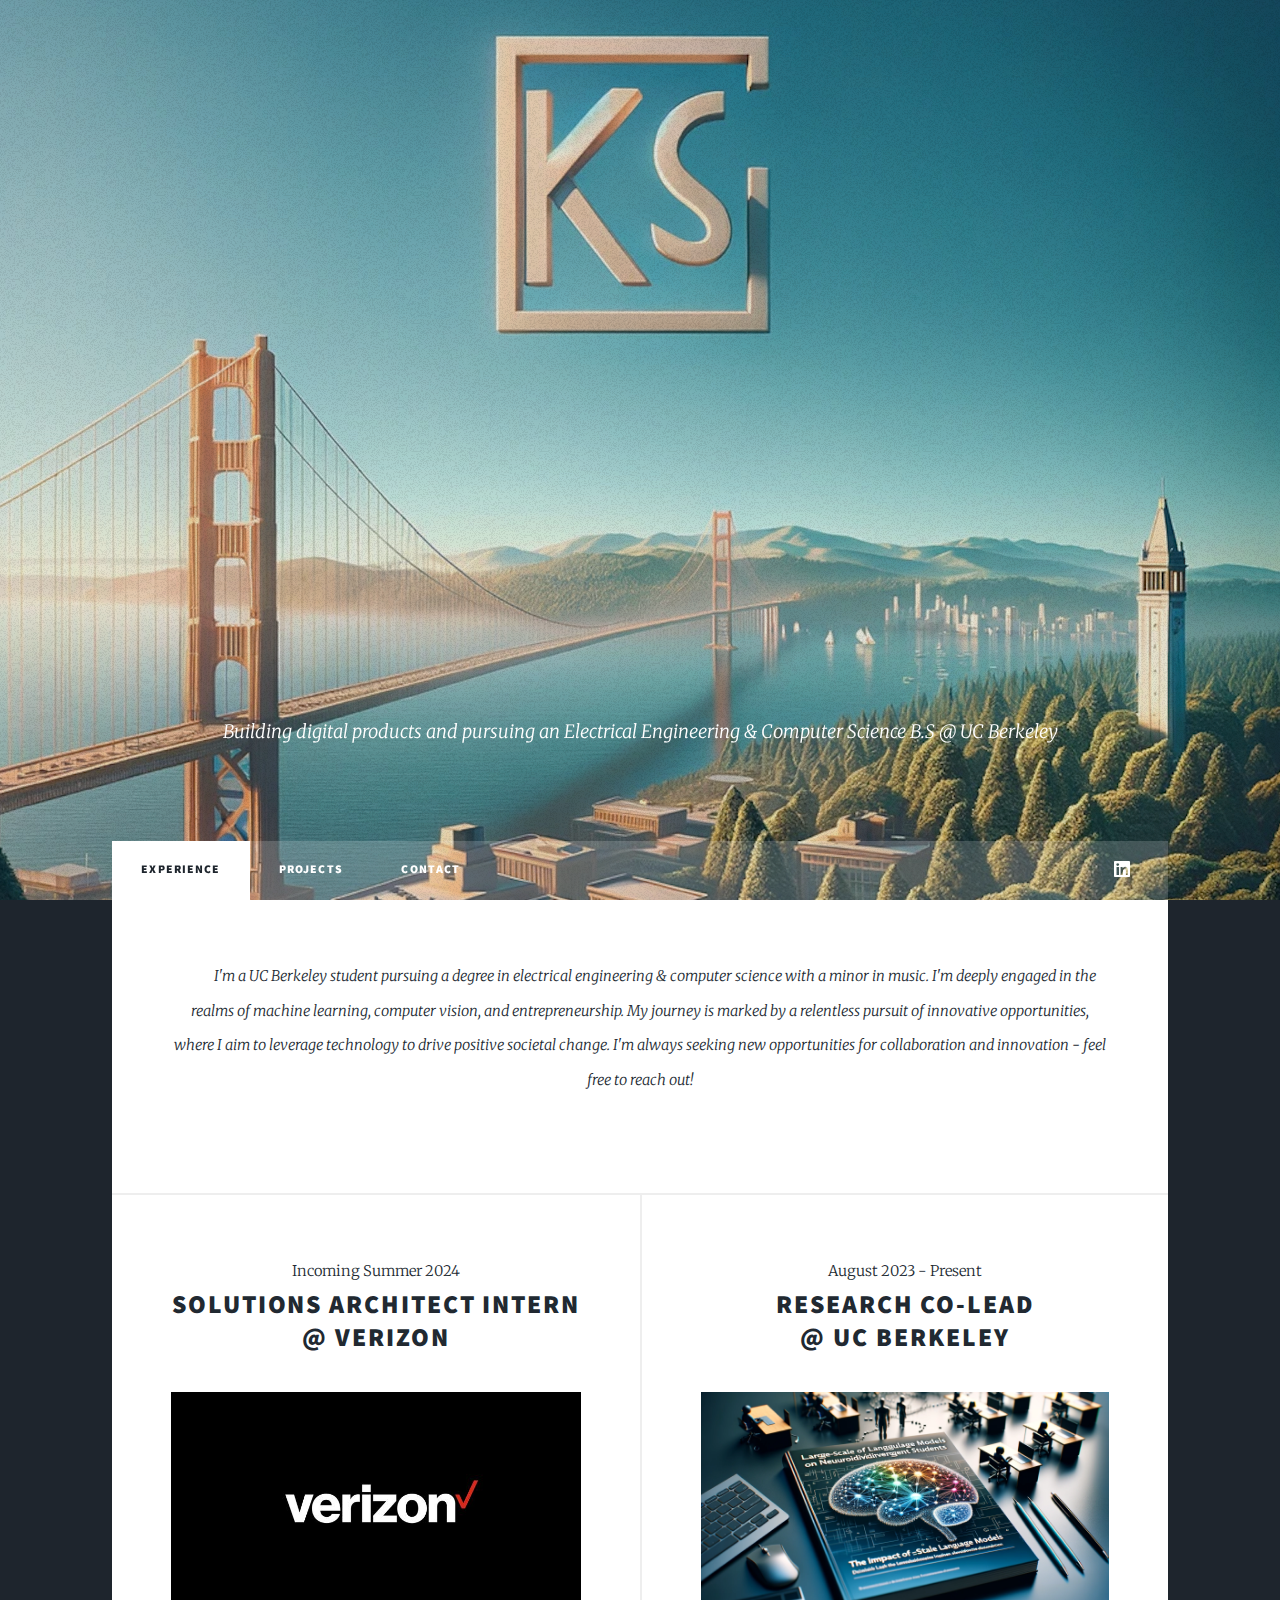
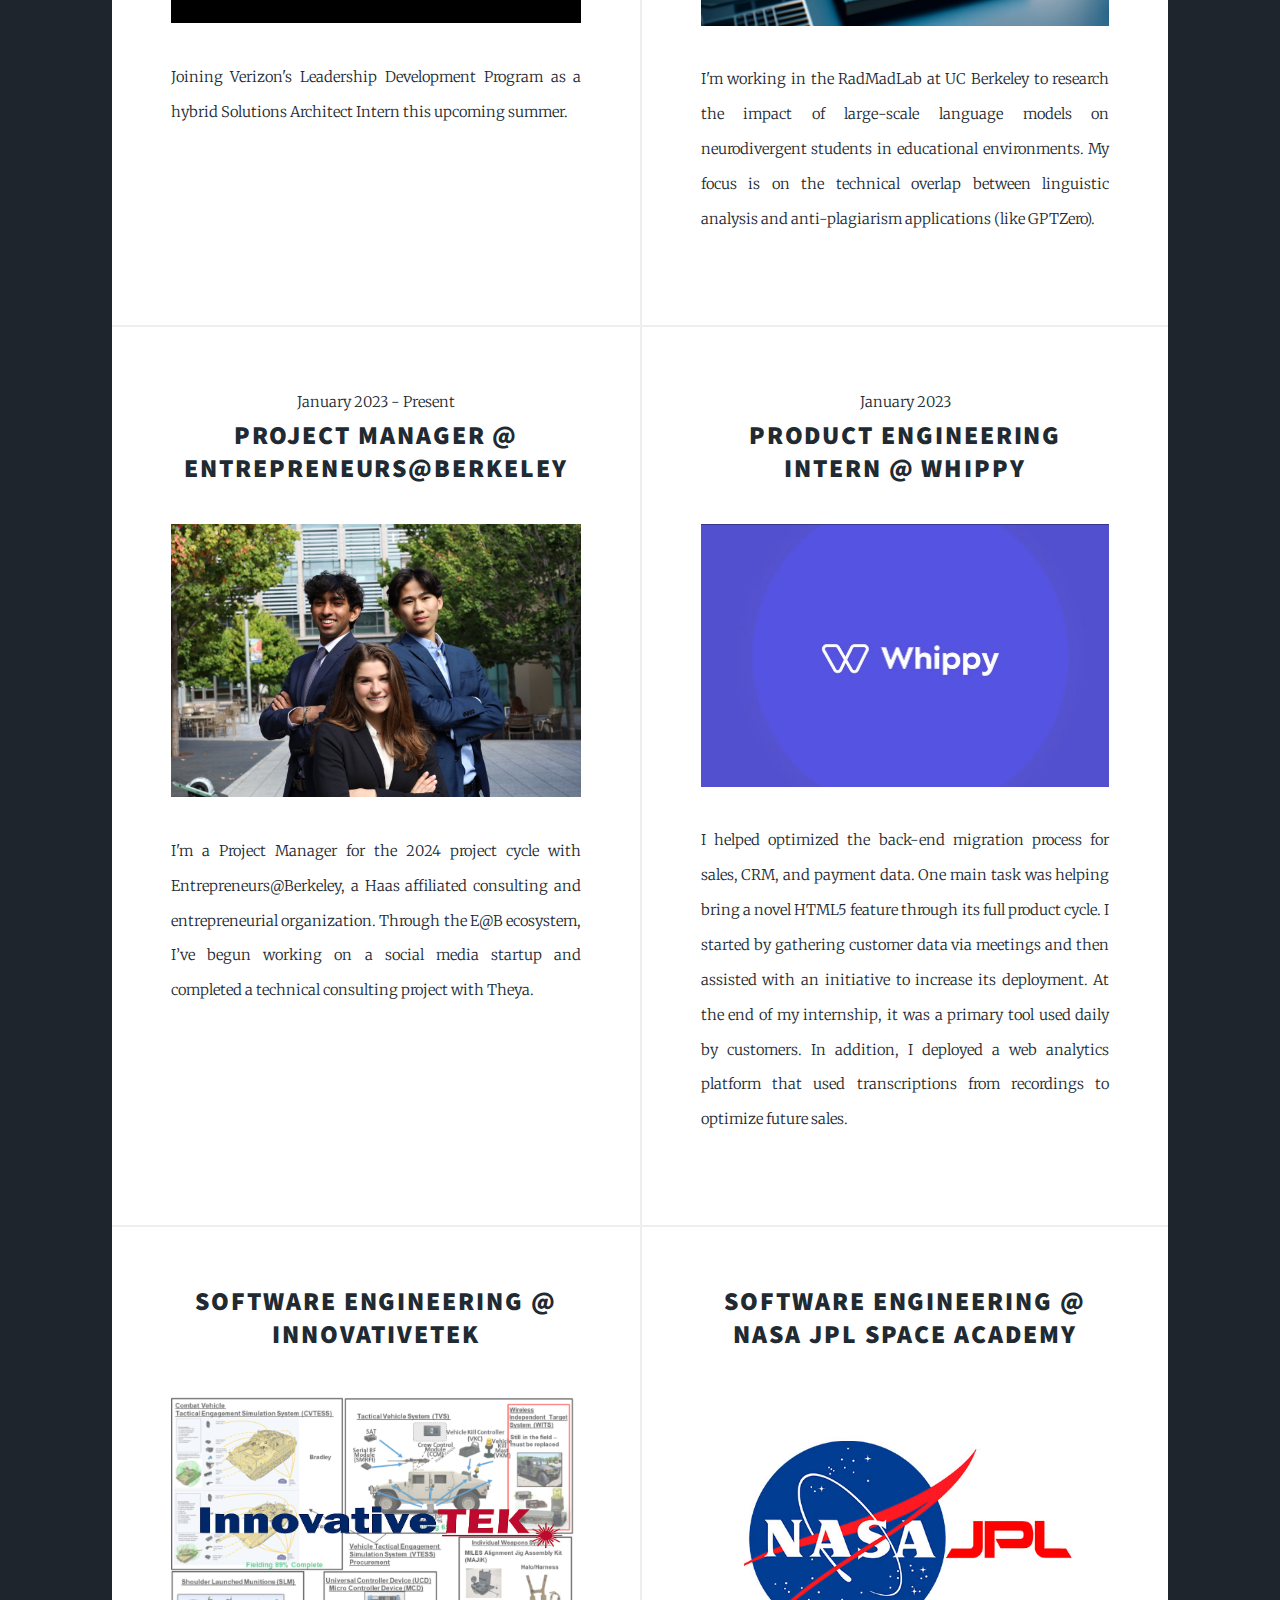
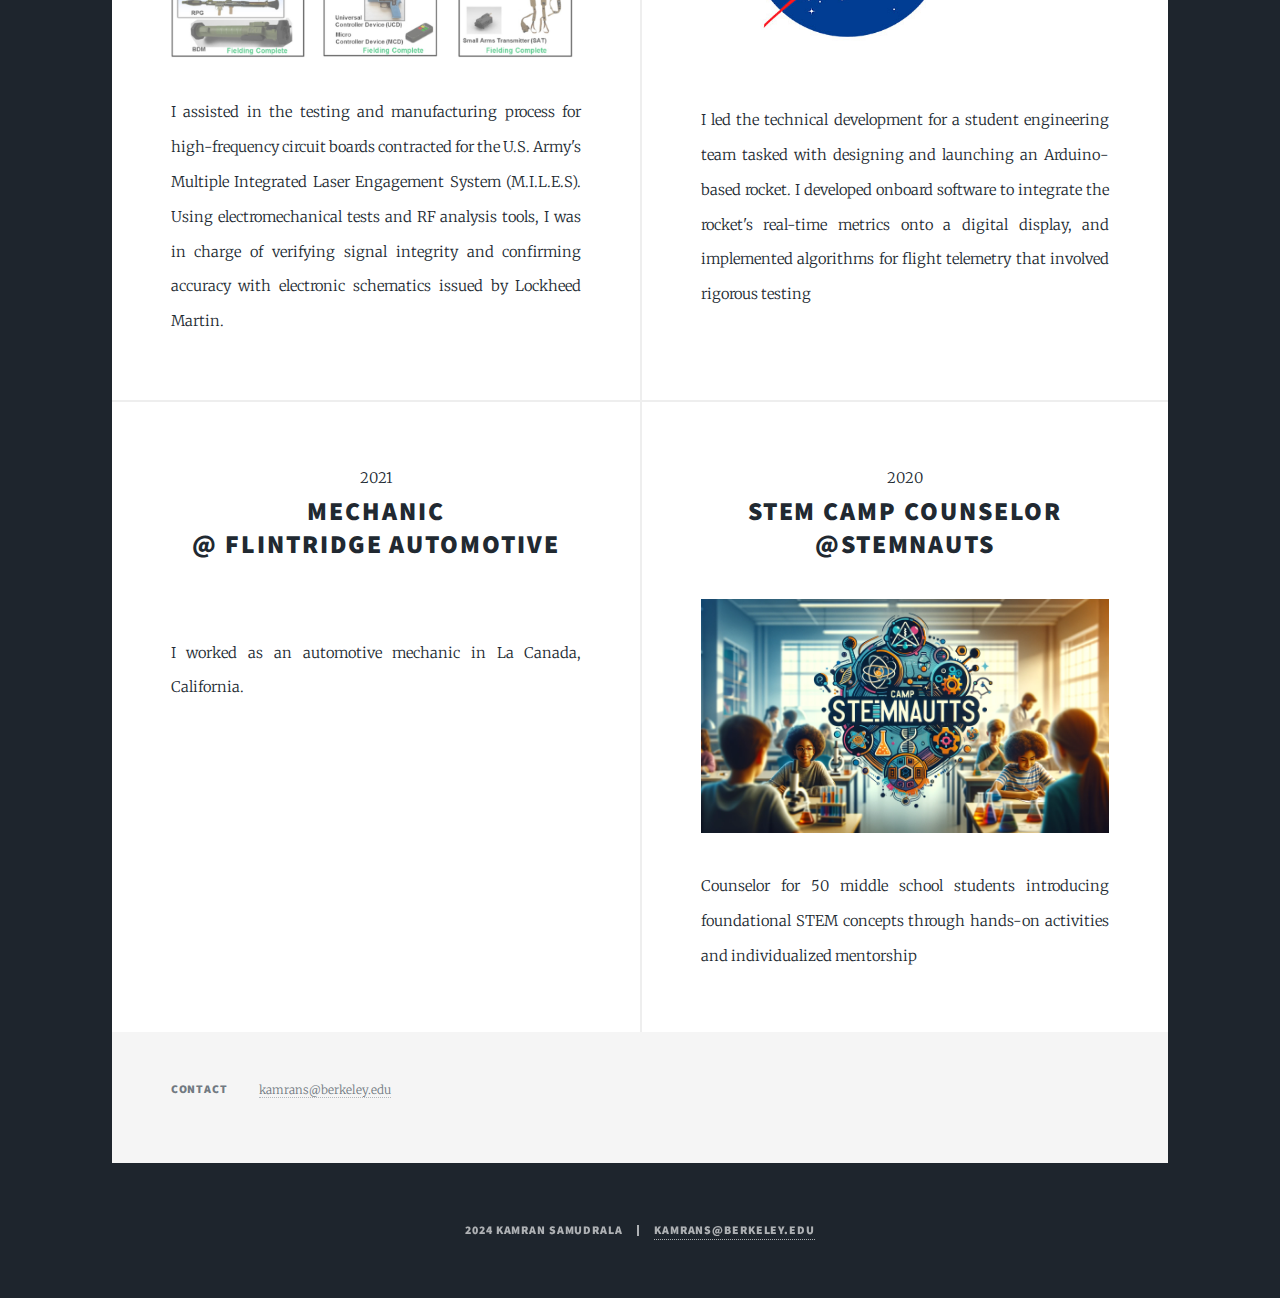
==== commit a192b951: "updated october 24" ====
--- a/index.html
+++ b/index.html
@@ -92,7 +92,7 @@
 								<article>
 									<header>
 										<span class="date">January 2023</span>
-										<h2><a href="#">Product Development Intern @ Whippy<br />
+										<h2><a href="#">Product Engineering Intern @ Whippy<br />
 								</a></h2>
 									</header>
 									<a href="#" class="image fit"><img src="images/whippy photo.png" alt="" /></a>
@@ -107,7 +107,7 @@
 								<article>
 									<header>
 								
-										<h2><a href="#">Quality Engineering @ InnovativeTek<br />
+										<h2><a href="#">Software Engineering @ InnovativeTek<br />
 										</h2>
 									</header>
 									<a href="#" class="image fit"><img src="images/innovativetek background.jpg" alt="" /></a>
@@ -119,7 +119,7 @@
 								<article>
 									<header>
 									
-										<h2><a href="#">Lead Programmer @ NASA JPL Space Academy<br />
+										<h2><a href="#">Software Engineering @ NASA JPL Space Academy<br />
 										</a></h2>
 									</header>
 									<a href="#" class="image fit"><img src="images/jpl space academy.jpeg" alt="" /></a>
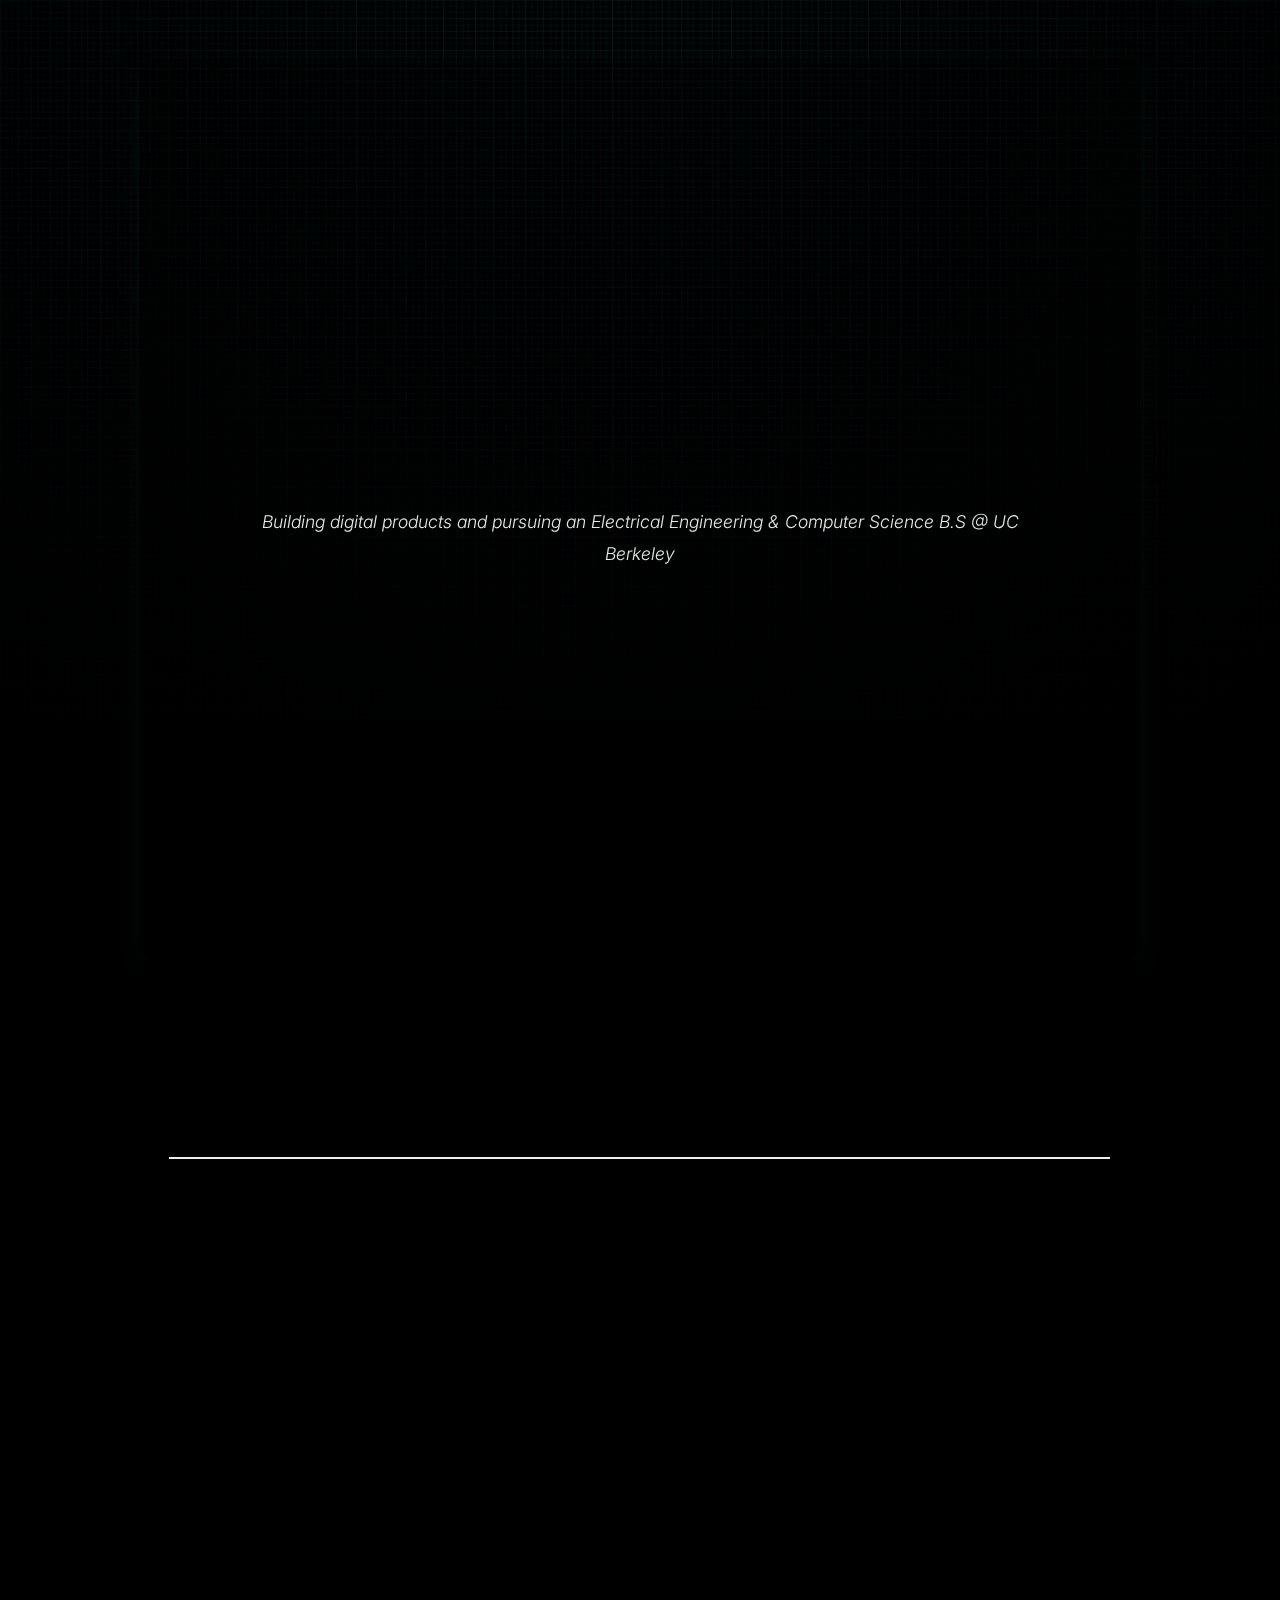
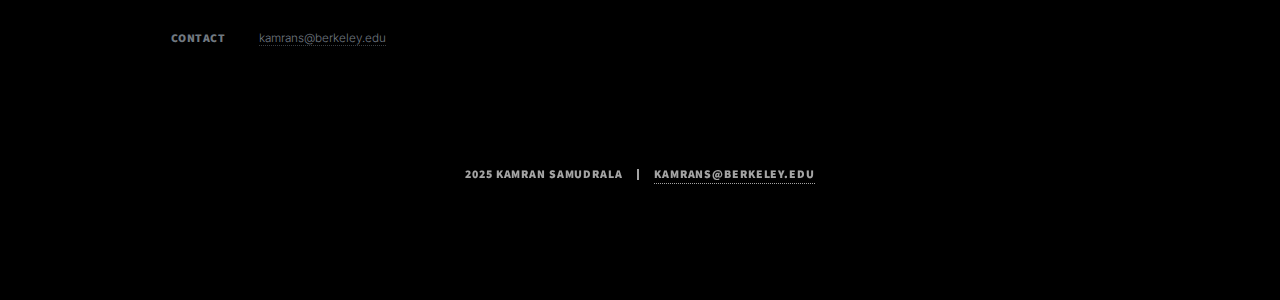
==== commit 1137b7b2: "working dark with cursor light" ====
--- a/index.html
+++ b/index.html
@@ -10,186 +10,233 @@
 	</head>
 	<body class="is-preload">
 
+		<!-- Nav -->
+		<nav id="nav">
+			<ul class="links">
+				<li class="active"><a href="#intro">Home</a></li>
+				<li><a href="#experience">Experience</a></li>
+				<li><a href="#projects">Projects</a></li>
+				<li><a href="#contact">Contact</a></li>
+			</ul>
+			<ul class="icons">
+				<li><a href="https://www.linkedin.com/in/kamransam/" class="icon brands fa-linkedin"><span class="label">LinkedIn</span></a></li>
+			</ul>
+		</nav>
+
 		<!-- Wrapper -->
-			<div id="wrapper" class="fade-in">
-
-				<!-- Intro -->
-					<div id="intro">
-						<h1><br />
-						</h1>
-						     <p>Building digital products and pursuing an Electrical Engineering & Computer Science B.S @ UC Berkeley</p> 
-						<ul class="actions">
-							<!--- this is the down button <li><a href="#header" class="button icon solid solo fa-arrow-down scrolly">Continue</a></li> -->
-						</ul>
-					</div>
-
-				<!-- Header 
-					<header id="header">
-						<a href="index.html" class="logo">Kamran Samudrala</a>
-					</header>
-				-->
-				<!-- Nav -->
-					<nav id="nav">
-						<ul class="links">
-							<li class="active"><a href="index.html">Experience</a></li>
-							<li><a href="projects.html">Projects</a></li>
-							<li><a href="contact.html">Contact</a></li>
-						</ul>
-						<ul class="icons">
-							<li><a href="https://www.linkedin.com/in/kamransam/" class="icon brands fa-linkedin"><span class="label">LinkedIn</span></a></li>
-
-						</ul>
-					</nav>
-
-				<!-- Main -->
-					<div id="main">
-						<!-- Featured Post -->
-							<article class="post featured">
-								<header class="major">
-									<p><span class="image logo"><img src="" alt="" /></span>      					I'm a UC Berkeley student pursuing a degree in electrical engineering & computer science with a minor in music. I'm deeply engaged in the realms of machine learning, computer vision, and entrepreneurship. 
-										My journey is marked by a relentless pursuit of innovative opportunities, where I aim to leverage technology to drive positive societal change. I'm always seeking new opportunities for collaboration and innovation - feel free to reach out!</p>
-									
-							</article>
-
-						<!-- Posts -->
-							<section class="posts">
-								<article>
-									<header>
-										<span class="date">Incoming Summer 2024</span>
-										<h2><a href="#">Solutions Architect Intern @ Verizon<br />
-											</a></h2>
-									</header>
-									<a href="#" class="image fit"><img src="images/Verizon_Logo.jpeg" alt="" /></a>
-									<p>Joining Verizon's Leadership Development Program as a hybrid Solutions Architect Intern this upcoming summer. </p>
-									<ul class="actions special">
-
-									</ul>
-								</article>
-								<article>
-									<header>
-										<span class="date">August 2023 - Present</span>
-										<h2><a href="#">Research Co-Lead<br />
-										@ UC Berkeley</a></h2>
-									</header>
-									<a href="#" class="image fit"><img src="images/radmad research 1.png" alt="" /></a>
-									<p>I'm working in the RadMadLab at UC Berkeley to research the impact of large-scale language models on neurodivergent students in educational environments. My focus is on the technical overlap between linguistic analysis and anti-plagiarism applications (like GPTZero).</p>
-									<ul class="actions special">
-
-									</ul>
-								</article>
-
-
-								<article>
-									<header>
-										<span class="date">January 2023 - Present</span>
-										<h2><a href="#">Project Manager @ Entrepreneurs@Berkeley <br />
-										</a></h2>
-									</header>
-									<a href="#" class="image fit"><img src="images/eab photo.JPG" alt="" /></a>
-									<p>I'm a Project Manager for the 2024 project cycle with Entrepreneurs@Berkeley, a Haas affiliated consulting and entrepreneurial organization. Through the E@B ecosystem, I’ve begun working on a social media startup and completed a technical consulting project with Theya.  </p>
-
-								</article>
-								<article>
-									<header>
-										<span class="date">January 2023</span>
-										<h2><a href="#">Product Engineering Intern @ Whippy<br />
-								</a></h2>
-									</header>
-									<a href="#" class="image fit"><img src="images/whippy photo.png" alt="" /></a>
-									<p>I helped optimized the back-end migration process for sales, CRM, and payment data. One main task was helping bring a novel HTML5 feature through its full product cycle. I started by gathering customer data via meetings and then assisted with an initiative to increase its deployment. At the end of my internship, it was a primary tool used daily by customers. In addition, I deployed a web analytics platform that used transcriptions from recordings to optimize future sales.</p>
-									<ul class="actions special">
-
-									</ul>
-								</article>
-
-
-
-								<article>
-									<header>
-								
-										<h2><a href="#">Software Engineering @ InnovativeTek<br />
-										</h2>
-									</header>
-									<a href="#" class="image fit"><img src="images/innovativetek background.jpg" alt="" /></a>
-									<p>I assisted in the testing and manufacturing process for high-frequency circuit boards contracted for the U.S. Army's Multiple Integrated Laser Engagement System (M.I.L.E.S). Using electromechanical tests and RF analysis tools, I was in charge of verifying signal integrity and confirming accuracy with electronic schematics issued by Lockheed Martin.</p>
-
-								</article>
-
-
-								<article>
-									<header>
-									
-										<h2><a href="#">Software Engineering @ NASA JPL Space Academy<br />
-										</a></h2>
-									</header>
-									<a href="#" class="image fit"><img src="images/jpl space academy.jpeg" alt="" /></a>
-									<p>I led the technical development for a student engineering team tasked with designing and launching an Arduino-based rocket. I developed onboard software to integrate the rocket's real-time metrics onto a digital display, and implemented algorithms for flight telemetry that involved rigorous testing </p>
-									<ul class="actions special">
-
-									</ul>
-								</article>
-
-
-
-
-
-
-								<article>
-									<header>
-										<span class="date">2021</span>
-										<h2><a href="#">Mechanic<br />
-										@ Flintridge Automotive</a></h2>
-									</header>
-									<a href="#" class="image fit"><img src="images/mechanic.png" alt="" /></a>
-									<p>I worked as an automotive mechanic in La Canada, California.</p>
-								</article>
-								<article>
-									<header>
-										<span class="date">2020</span>
-										<h2><a href="#">STEM Camp Counselor @STEMnauts <br />
-									</a></h2>
-									</header>
-									<a href="#" class="image fit"><img src="images/camp stemnauts.jpg" alt="" /></a>
-									<p>Counselor for 50 middle school students introducing foundational STEM concepts
-										through hands-on activities and individualized mentorship</p>
-
-								</article>
-							</section>
-
-
-
-
-					</div>
-
-				<!-- Footer -->
-					<footer id="footer">
-
-						<section class="split contact">
-
-							<section>
-								<h3>Contact </h3>
-								<p><a href="mailto:kamrans@berkeley.edu">kamrans@berkeley.edu</a></p>
-								
-							</section>
-
-						</section>
-					</footer>
-
-				<!-- Copyright -->
-					<div id="copyright">
-						<ul><li>2024 Kamran Samudrala</li><li><a href="mailto:kamrans@berkeley.edu">kamrans@berkeley.edu</a></li></ul>
-					</div>
-
+		<div id="wrapper" class="fade-in">
+
+			<!-- Intro -->
+			<div id="intro">
+				<h1><br />
+				</h1>
+				     <p>Building digital products and pursuing an Electrical Engineering & Computer Science B.S @ UC Berkeley</p> 
+				<ul class="actions">
+					<!--- this is the down button <li><a href="#header" class="button icon solid solo fa-arrow-down scrolly">Continue</a></li> -->
+				</ul>
 			</div>
 
+			<!-- Header 
+				<header id="header">
+					<a href="index.html" class="logo">Kamran Samudrala</a>
+				</header>
+			-->
+
+			<!-- Main -->
+			<div id="main">
+				<!-- Featured Post -->
+				<article class="post featured">
+					<header class="major">
+						<p><span class="image logo"><img src="" alt="" /></span>      					I'm a UC Berkeley student pursuing a degree in electrical engineering & computer science with a minor in music. I'm deeply engaged in the realms of machine learning, computer vision, and entrepreneurship. 
+							My journey is marked by a relentless pursuit of innovative opportunities, where I aim to leverage technology to drive positive societal change. I'm always seeking new opportunities for collaboration and innovation - feel free to reach out!</p>
+						
+				</article>
+
+				<!-- Posts -->
+				<section class="posts">
+					<!-- Verizon Card -->
+					<article class="post">
+						<div class="content">
+							<div class="time-period">
+								Incoming Summer 2024
+							</div>
+							
+							<div class="position">
+								SOLUTIONS ARCHITECT INTERN
+							</div>
+							
+							<div class="organization">
+								@ VERIZON
+							</div>
+							
+							<div class="image fit">
+								<img src="images/Verizon_Logo.jpeg" alt="Verizon" />
+							</div>
+							
+							<p>
+								Joining Verizon's Leadership Development Program as a hybrid Solutions Architect Intern this upcoming summer.
+							</p>
+						</div>
+					</article>
+
+					<!-- Berkeley Research Card -->
+					<article class="post">
+						<div class="content">
+							<div class="time-period">
+								August 2023 - Present
+							</div>
+							
+							<div class="position">
+								RESEARCH CO-LEAD
+							</div>
+							
+							<div class="organization">
+								@ UC BERKELEY
+							</div>
+							
+							<div class="image fit">
+								<img src="images/radmad research 1.png" alt="Research" />
+							</div>
+							
+							<p>
+								I'm working in the RadMadLab at UC Berkeley to research the impact of large-scale language models on neurodivergent students in educational environments.
+							</p>
+						</div>
+					</article>
+					<!-- Berkeley Research Card -->
+					<article class="post">
+						<div class="content">
+							<div class="time-period">
+								August 2023 - Present
+							</div>
+							
+							<div class="position">
+								RESEARCH CO-LEAD
+							</div>
+							
+							<div class="organization">
+								@ UC BERKELEY
+							</div>
+							
+							<div class="image fit">
+								<img src="images/radmad research 1.png" alt="Research" />
+							</div>
+							
+							<p>
+								I'm working in the RadMadLab at UC Berkeley to research the impact of large-scale language models on neurodivergent students in educational environments.
+							</p>
+						</div>
+					</article>
+					<!-- Berkeley Research Card -->
+					<article class="post">
+						<div class="content">
+							<div class="time-period">
+								August 2023 - Present
+							</div>
+							
+							<div class="position">
+								RESEARCH CO-LEAD
+							</div>
+							
+							<div class="organization">
+								@ UC BERKELEY
+							</div>
+							
+							<div class="image fit">
+								<img src="images/radmad research 1.png" alt="Research" />
+							</div>
+							
+							<p>
+								I'm working in the RadMadLab at UC Berkeley to research the impact of large-scale language models on neurodivergent students in educational environments.
+							</p>
+						</div>
+					</article>
+					<!-- Berkeley Research Card -->
+					<article class="post">
+						<div class="content">
+							<div class="time-period">
+								August 2023 - Present
+							</div>
+							
+							<div class="position">
+								RESEARCH CO-LEAD
+							</div>
+							
+							<div class="organization">
+								@ UC BERKELEY
+							</div>
+							
+							<div class="image fit">
+								<img src="images/radmad research 1.png" alt="Research" />
+							</div>
+							
+							<p>
+								I'm working in the RadMadLab at UC Berkeley to research the impact of large-scale language models on neurodivergent students in educational environments.
+							</p>
+						</div>
+					</article>
+					<!-- Berkeley Research Card -->
+					<article class="post">
+						<div class="content">
+							<div class="time-period">
+								August 2023 - Present
+							</div>
+							
+							<div class="position">
+								RESEARCH CO-LEAD
+							</div>
+							
+							<div class="organization">
+								@ UC BERKELEY
+							</div>
+							
+							<div class="image fit">
+								<img src="images/radmad research 1.png" alt="Research" />
+							</div>
+							
+							<p>
+								I'm working in the RadMadLab at UC Berkeley to research the impact of large-scale language models on neurodivergent students in educational environments.
+							</p>
+						</div>
+					</article>
+
+					<!-- Add other cards following the same structure -->
+				</section>
+
+
+
+
+			</div>
+
+			<!-- Footer -->
+			<footer id="footer">
+
+				<section class="split contact">
+
+					<section>
+						<h3>Contact </h3>
+						<p><a href="mailto:kamrans@berkeley.edu">kamrans@berkeley.edu</a></p>
+						
+					</section>
+
+				</section>
+			</footer>
+
+			<!-- Copyright -->
+			<div id="copyright">
+				<ul><li>2025 Kamran Samudrala</li><li><a href="mailto:kamrans@berkeley.edu">kamrans@berkeley.edu</a></li></ul>
+			</div>
+
+		</div>
+
 		<!-- Scripts -->
-			<script src="assets/js/jquery.min.js"></script>
-			<script src="assets/js/jquery.scrollex.min.js"></script>
-			<script src="assets/js/jquery.scrolly.min.js"></script>
-			<script src="assets/js/browser.min.js"></script>
-			<script src="assets/js/breakpoints.min.js"></script>
-			<script src="assets/js/util.js"></script>
-			<script src="assets/js/main.js"></script>
+		<script src="assets/js/jquery.min.js"></script>
+		<script src="assets/js/jquery.scrollex.min.js"></script>
+		<script src="assets/js/jquery.scrolly.min.js"></script>
+		<script src="assets/js/browser.min.js"></script>
+		<script src="assets/js/breakpoints.min.js"></script>
+		<script src="assets/js/util.js"></script>
+		<script src="assets/js/main.js"></script>
 
 	</body>
 </html>--- a/assets/css/main.css
+++ b/assets/css/main.css
@@ -1,11 +1,21 @@
 @import url(fontawesome-all.min.css);
 @import url("https://fonts.googleapis.com/css?family=Merriweather:300,700,300italic,700italic|Source+Sans+Pro:900");
+@import url('https://fonts.googleapis.com/css2?family=Inter:wght@300;400;600&display=swap');
 
 /*
 	CSS Main 
 	Kamran Samudrala
 	Built using a template for personal and commercial use under the CCA 3.0 license (html5up.net/license)
 */
+
+/* Add these color variables at the top */
+:root {
+    --color-bg: #000000;
+    --color-text: #ffffff;
+    --color-accent: #00ff9f;
+    --color-accent-dark: #00cc7f;
+    --color-nav: rgba(0, 255, 159, 0.1);
+}
 
 html, body, div, span, applet, object,
 iframe, h1, h2, h3, h4, h5, h6, p, blockquote,
@@ -99,7 +109,8 @@
 	}
 
 	body {
-		background-color: #1e252d;
+		background-color: #000000 !important;
+		min-height: 100vh;
 	}
 
 		body.is-preload *, body.is-preload *:before, body.is-preload *:after {
@@ -144,7 +155,7 @@
 		}
 
 	body {
-		color: #212931;
+		color: #ffffff;
 	}
 
 	body, input, select, textarea {
@@ -165,6 +176,7 @@
 
 		a:hover {
 			border-bottom-color: transparent;
+			color: #18bfef !important;
 		}
 
 	strong, b {
@@ -288,12 +300,12 @@
 	}
 
 	input, select, textarea {
-		color: #212931;
+		color: #ffffff;
 	}
 
 	a {
-		color: #212931;
-		border-bottom-color: rgba(33, 41, 49, 0.5);
+		color: #ffffff;
+		border-bottom-color: rgba(255, 255, 255, 0.5);
 	}
 
 		a:hover {
@@ -302,11 +314,11 @@
 		}
 
 	strong, b {
-		color: #212931;
+		color: #ffffff;
 	}
 
 	h1, h2, h3, h4, h5, h6 {
-		color: #212931;
+		color: #ffffff;
 	}
 
 	blockquote {
@@ -2589,13 +2601,14 @@
 /* Image */
 
 	.image {
-		border: 0;
-		display: inline-block;
-		position: relative;
+		border: 2px solid rgba(0, 255, 159, 0.2);
+		border-radius: 4px;
+		overflow: hidden;
 	}
 
 		.image img {
 			display: block;
+			transition: transform 0.3s ease;
 		}
 
 		.image.left, .image.right {
@@ -3244,6 +3257,9 @@
 		position: relative;
 		z-index: 1;
 		overflow: hidden;
+		background-color: #000000 !important;
+		background-image: none !important;
+		min-height: 100vh;
 	}
 
 		#wrapper > .bg {
@@ -3252,8 +3268,8 @@
 			left: 0;
 			width: 100%;
 			height: 100%;
-			background-color: #144c60;
-			background-image: url("../../images/overlay.png"), linear-gradient(0deg, rgba(0, 0, 0, 0.1), rgba(0, 0, 0, 0.1)), url("../../images/bg2.jpg");
+			background-color: #000000;
+			background-image: url("../../images/overlay.png"), linear-gradient(0deg, rgba(0, 0, 0, 0.1), rgba(0, 0, 0, 0.1)), url("../../images/black.png");
 			background-size: auto,								auto,														100% auto;
 			background-position: center,								center,														top center;
 			background-repeat: repeat,								no-repeat,													no-repeat;
@@ -3303,33 +3319,25 @@
 /* Intro */
 
 	#intro {
-		color: #ffffff;
-		padding: 8rem 4rem 6rem 4rem ;
-		-moz-align-items: center;
-		-webkit-align-items: center;
-		-ms-align-items: center;
-		align-items: center;
-		display: -moz-flex;
-		display: -webkit-flex;
-		display: -ms-flex;
+		background-color: #000000;
+		padding: 4rem 2rem;
 		display: flex;
-		-moz-flex-direction: column;
-		-webkit-flex-direction: column;
-		-ms-flex-direction: column;
 		flex-direction: column;
-		-moz-justify-content: -moz-flex-end;
-		-webkit-justify-content: -webkit-flex-end;
-		-ms-justify-content: -ms-flex-end;
-		justify-content: flex-end;
-		-moz-transition: opacity 1s ease, -moz-transform 1s ease;
-		-webkit-transition: opacity 1s ease, -webkit-transform 1s ease;
-		-ms-transition: opacity 1s ease, -ms-transform 1s ease;
-		transition: opacity 1s ease, transform 1s ease;
-		position: relative;
-		cursor: default;
-		text-align: center;
+		justify-content: center;
+		min-height: 100vh;
+	}
+
+	#intro:after {
+		background-color: #000000;
+		content: '';
+		display: block;
+		height: 100%;
+		left: 0;
+		opacity: 0;
+		position: absolute;
+		top: 0;
+		width: 100%;
 		z-index: 1;
-		min-height: 100vh;
 	}
 
 		#intro input, #intro select, #intro textarea {
@@ -3634,7 +3642,9 @@
 		-webkit-transition: -webkit-transform 1s ease, opacity 1s ease;
 		-ms-transition: -ms-transform 1s ease, opacity 1s ease;
 		transition: transform 1s ease, opacity 1s ease;
-		background: rgba(255, 255, 255, 0.175);
+		background: rgba(0, 0, 0, 0.95);
+		backdrop-filter: blur(10px);
+		border-bottom: 1px solid rgba(0, 204, 127, 0.2);
 		height: 4rem;
 		line-height: 4rem;
 		margin: -4rem auto 0 auto;
@@ -3673,7 +3683,8 @@
 
 			#nav a:hover {
 				border-bottom-color: transparent;
-				color: #18bfef !important;
+				color: #006644 !important;
+				background-color: rgba(0, 102, 68, 0.1);
 			}
 
 		#nav strong, #nav b {
@@ -3725,10 +3736,10 @@
 			}
 
 				#nav ul.links li a {
-					-moz-transition: background-color 0.2s ease-in-out, color 0.2s ease-in-out;
-					-webkit-transition: background-color 0.2s ease-in-out, color 0.2s ease-in-out;
-					-ms-transition: background-color 0.2s ease-in-out, color 0.2s ease-in-out;
-					transition: background-color 0.2s ease-in-out, color 0.2s ease-in-out;
+					-moz-transition: color 0.3s ease;
+					-webkit-transition: color 0.3s ease;
+					-ms-transition: color 0.3s ease;
+					transition: color 0.3s ease;
 					display: block;
 					font-size: 0.8rem;
 					outline: none;
@@ -3736,16 +3747,16 @@
 				}
 
 					#nav ul.links li a:hover {
-						color: inherit !important;
-						background-color: rgba(255, 255, 255, 0.1);
+						color: #006644 !important;
+						background-color: rgba(0, 102, 68, 0.1);
 					}
 
 				#nav ul.links li.active {
-					background-color: #ffffff;
+					background-color: var(--color-accent);
 				}
 
 					#nav ul.links li.active a {
-						color: #1e252d;
+						color: var(--color-bg);
 					}
 
 						#nav ul.links li.active a:hover {
@@ -3775,12 +3786,14 @@
 /* Main */
 
 	#main {
-		background-color: #ffffff;
+		background-color: #000000;
 		position: relative;
 		margin: 0 auto;
 		width: calc(100% - 4rem);
 		max-width: 72rem;
 		z-index: 2;
+		min-height: calc(100vh - 4rem); /* Subtract nav height */
+		padding: 4rem 2rem 2rem 2rem;
 	}
 
 		#main > * {
@@ -3798,7 +3811,9 @@
 		}
 
 		#main > .post {
-			padding: 8rem 8rem 6rem 8rem ;
+			padding: 2rem;
+			margin-bottom: 2rem;
+			background-color: rgba(0, 255, 159, 0.05);
 		}
 
 			#main > .post header.major > .date {
@@ -3976,7 +3991,7 @@
 		display: -webkit-flex;
 		display: -ms-flex;
 		display: flex;
-		background-color: #f5f5f5;
+		background-color: #000000;
 		color: #909498;
 		cursor: default;
 		position: relative;
@@ -4636,15 +4651,9 @@
 			border: 0;
 			color: #909498;
 			cursor: pointer;
-			display: block;
-			height: 3.25rem;
-			line-height: 3.25rem;
-			padding-right: 1.25rem;
-			position: absolute;
-			right: 0;
-			text-align: right;
+			display: flex;
+			align-items: center;
 			top: 0;
-			vertical-align: middle;
 			width: 7rem;
 		}
 
@@ -4710,4 +4719,1326 @@
 			visibility: visible;
 		}
 
-	}+	}
+
+/* Post */
+
+	.post {
+		width: 100%;
+		max-width: 72rem; /* Matches wrapper max-width */
+		margin: 0 auto;
+	}
+
+/* Override all background images */
+body:before, body:after,
+#wrapper:before, #wrapper:after,
+#intro:before, #intro:after {
+    content: none !important;
+    background-image: none !important;
+}
+
+body {
+    background-color: #000000 !important;
+    background-image: none !important;
+}
+
+#wrapper {
+    background-color: #000000 !important;
+    background-image: none !important;
+}
+
+/* Improved Typography */
+body {
+    font-family: 'Source Sans Pro', sans-serif;
+    line-height: 1.6;
+    color: rgba(255, 255, 255, 0.9);
+}
+
+h1, h2, h3, h4, h5, h6 {
+    color: #ffffff;
+    letter-spacing: 0.5px;
+    margin-bottom: 1rem;
+}
+
+/* Enhanced Navigation */
+#nav {
+    background: rgba(0, 0, 0, 0.95);
+    backdrop-filter: blur(10px);
+    border-bottom: 1px solid rgba(0, 204, 127, 0.2); /* Darker green */
+    transition: all 0.3s ease;
+}
+
+#nav ul.links li a {
+    transition: color 0.3s ease;
+}
+
+#nav ul.links li a:hover {
+    color: #006644 !important; /* Darker green */
+    background-color: rgba(0, 102, 68, 0.1);
+}
+
+/* Content Area Improvements */
+.post {
+    background: rgba(0, 0, 0, 0.6);
+    border-radius: 8px;
+    border: 1px solid rgba(0, 204, 127, 0.1);
+    box-shadow: 0 4px 20px rgba(0, 0, 0, 0.3);
+    transition: transform 0.3s ease, box-shadow 0.3s ease;
+    padding: 2rem;
+    margin-bottom: 2rem;
+}
+
+.post:hover {
+    transform: translateY(-2px);
+    box-shadow: 0 8px 30px rgba(0, 204, 127, 0.1);
+}
+
+/* Button Styles */
+.button {
+    background-color: transparent;
+    border: 2px solid #006644;
+    color: #ffffff;
+    border-radius: 4px;
+    transition: all 0.3s ease;
+    padding: 0.8em 2em;
+}
+
+.button:hover {
+    background-color: #006644;
+    color: #ffffff !important;
+    transform: translateY(-1px);
+    box-shadow: 0 4px 15px rgba(0, 204, 127, 0.2);
+}
+
+/* Modern Typography */
+body {
+    font-family: 'Inter', sans-serif;
+    line-height: 1.6;
+    color: rgba(255, 255, 255, 0.9);
+    background: #000000;
+}
+
+/* Minimalist Navigation */
+#nav {
+    background: rgba(0, 0, 0, 0.95);
+    backdrop-filter: blur(8px);
+    border-bottom: 1px solid rgba(255, 255, 255, 0.1);
+    padding: 0.5rem 2rem;
+    position: fixed;
+    width: 100%;
+    z-index: 1000;
+}
+
+#nav ul.links {
+    display: flex;
+    gap: 2rem;
+}
+
+#nav ul.links li a {
+    color: #ffffff;
+    text-transform: uppercase;
+    font-size: 0.85rem;
+    letter-spacing: 1px;
+    padding: 1rem 0;
+    border-bottom: 2px solid transparent;
+    transition: all 0.3s ease;
+}
+
+#nav ul.links li a:hover {
+    color: #006644;
+    border-bottom: 2px solid #006644;
+    background: none;
+}
+
+#nav ul.links li.active a {
+    color: #006644;
+    border-bottom: 2px solid #006644;
+}
+
+/* Enhanced Image Galleries */
+.image.fit {
+    border: none;
+    border-radius: 8px;
+    overflow: hidden;
+    position: relative;
+}
+
+.image.fit:before {
+    content: '';
+    position: absolute;
+    top: 0;
+    left: 0;
+    right: 0;
+    bottom: 0;
+    background: rgba(0, 102, 68, 0);
+    transition: all 0.3s ease;
+    z-index: 1;
+}
+
+.image.fit:hover:before {
+    background: rgba(0, 102, 68, 0.2);
+}
+
+.image.fit img {
+    transition: transform 0.5s ease;
+}
+
+.image.fit:hover img {
+    transform: scale(1.05);
+}
+
+/* Content Cards */
+.post {
+    background: rgba(0, 0, 0, 0.3);
+    border: 1px solid rgba(255, 255, 255, 0.1);
+    border-radius: 12px;
+    transition: all 0.3s ease;
+}
+
+.post:hover {
+    border-color: rgba(0, 102, 68, 0.5);
+    transform: translateY(-5px);
+    box-shadow: 0 10px 30px rgba(0, 102, 68, 0.1);
+}
+
+/* Intro Section */
+#intro {
+    display: flex;
+    align-items: center;
+    justify-content: center;
+    min-height: 100vh;
+    text-align: center;
+    padding: 4rem 2rem;
+}
+
+#intro p {
+    font-size: 1.2rem;
+    line-height: 1.8;
+    max-width: 800px;
+    margin: 0 auto;
+    font-weight: 300;
+}
+
+/* Button Styles */
+.button {
+    background: transparent;
+    border: 1px solid rgba(255, 255, 255, 0.2);
+    border-radius: 4px;
+    color: #ffffff;
+    font-family: 'Inter', sans-serif;
+    font-weight: 400;
+    letter-spacing: 0.5px;
+    padding: 0.8em 2em;
+    transition: all 0.3s ease;
+}
+
+.button:hover {
+    background: #006644;
+    border-color: #006644;
+    transform: translateY(-2px);
+}
+
+/* Section Headers */
+.major h2 {
+    font-size: 1.8rem;
+    font-weight: 300;
+    letter-spacing: 1px;
+    margin-bottom: 2rem;
+}
+
+/* Grid Layout Improvements */
+.posts {
+    display: grid;
+    grid-template-columns: repeat(auto-fill, minmax(300px, 1fr));
+    gap: 2rem;
+    padding: 2rem 0;
+}
+
+/* Fixed Navigation at Top */
+#nav {
+    position: fixed;
+    top: 0;
+    left: 0;
+    right: 0;
+    background: rgba(0, 0, 0, 0.95);
+    backdrop-filter: blur(8px);
+    z-index: 1000;
+    padding: 1rem 2rem;
+    border-bottom: 1px solid rgba(255, 255, 255, 0.1);
+}
+
+/* Adjust main content to account for fixed nav */
+#main {
+    padding-top: 4rem; /* Height of nav + some spacing */
+}
+
+/* Improved Card Grid Layout */
+.posts {
+    display: grid;
+    grid-template-columns: repeat(2, 1fr); /* Two cards per line */
+    gap: 2rem;
+    max-width: 1200px;
+    margin: 0 auto;
+    padding: 2rem;
+}
+
+/* Enhanced Card Styling */
+.post {
+    background: rgba(0, 0, 0, 0.3);
+    border: 1px solid rgba(255, 255, 255, 0.1);
+    border-radius: 12px;
+    padding: 2rem;
+    transition: all 0.3s ease;
+    display: flex;
+    flex-direction: column;
+    height: 100%;
+}
+
+.post:hover {
+    border-color: rgba(0, 102, 68, 0.5);
+    transform: translateY(-5px);
+    box-shadow: 0 10px 30px rgba(0, 102, 68, 0.1);
+}
+
+/* Card Header Styling */
+.post header {
+    margin-bottom: 1.5rem;
+}
+
+.post .date {
+    color: #006644;
+    font-size: 0.9rem;
+    margin-bottom: 0.5rem;
+    font-weight: 500;
+}
+
+.post h2 {
+    font-size: 1.5rem;
+    margin-bottom: 1rem;
+    line-height: 1.3;
+}
+
+/* Card Image Styling */
+.post .image.fit {
+    margin: 1.5rem 0;
+    border-radius: 8px;
+    overflow: hidden;
+    position: relative;
+}
+
+.post .image.fit img {
+    transition: transform 0.5s ease;
+}
+
+.post .image.fit:hover img {
+    transform: scale(1.05);
+}
+
+.post .image.fit:before {
+    content: '';
+    position: absolute;
+    top: 0;
+    left: 0;
+    right: 0;
+    bottom: 0;
+    background: rgba(0, 102, 68, 0);
+    transition: all 0.3s ease;
+    z-index: 1;
+}
+
+.post .image.fit:hover:before {
+    background: rgba(0, 102, 68, 0.2);
+}
+
+/* Card Content Styling */
+.post p {
+    font-size: 0.95rem;
+    line-height: 1.6;
+    color: rgba(255, 255, 255, 0.8);
+    flex-grow: 1; /* Makes cards equal height */
+}
+
+/* Responsive Design */
+@media screen and (max-width: 980px) {
+    .posts {
+        grid-template-columns: 1fr; /* Single column on mobile */
+    }
+}
+
+/* Intro Section Adjustment */
+#intro {
+    padding-top: 6rem; /* Account for fixed nav */
+    min-height: 100vh;
+    display: flex;
+    align-items: center;
+    justify-content: center;
+    text-align: center;
+}
+
+/* Navigation Links */
+#nav ul.links {
+    display: flex;
+    gap: 2rem;
+    justify-content: center;
+}
+
+#nav ul.links li a {
+    color: #ffffff;
+    text-transform: uppercase;
+    font-size: 0.85rem;
+    letter-spacing: 1px;
+    padding: 0.5rem 0;
+    border-bottom: 2px solid transparent;
+    transition: all 0.3s ease;
+}
+
+#nav ul.links li a:hover {
+    color: #006644;
+    border-bottom: 2px solid #006644;
+}
+
+#nav ul.links li.active a {
+    color: #006644;
+    border-bottom: 2px solid #006644;
+}
+
+/* Reset wrapper padding to account for fixed nav */
+#wrapper {
+    padding-top: 4rem; /* Height of nav */
+    background: #000000;
+}
+
+/* Fixed Navigation Styling */
+#nav {
+    position: fixed;
+    top: 0;
+    left: 0;
+    width: 100%;
+    background: rgba(0, 0, 0, 0.95);
+    backdrop-filter: blur(8px);
+    z-index: 1000;
+    padding: 1rem 2rem;
+    display: flex;
+    justify-content: space-between;
+    align-items: center;
+    border-bottom: 1px solid rgba(255, 255, 255, 0.1);
+}
+
+#nav ul.links {
+    display: flex;
+    gap: 2rem;
+    margin: 0;
+    padding: 0;
+}
+
+#nav ul.icons {
+    display: flex;
+    gap: 1rem;
+    margin: 0;
+    padding: 0;
+}
+
+/* Force Two Column Layout */
+.posts {
+    display: grid !important; /* Override any existing display properties */
+    grid-template-columns: repeat(2, 1fr) !important;
+    gap: 2rem;
+    width: 100%;
+    max-width: 1200px;
+    margin: 0 auto;
+    padding: 2rem;
+}
+
+/* Card Styling */
+.post {
+    width: 100% !important; /* Override any existing width */
+    margin: 0 !important; /* Override any existing margins */
+    background: rgba(0, 0, 0, 0.3);
+    border: 1px solid rgba(255, 255, 255, 0.1);
+    border-radius: 12px;
+    padding: 2rem;
+    transition: all 0.3s ease;
+}
+
+/* Ensure images fit properly in cards */
+.post .image.fit {
+    width: 100%;
+    margin: 1rem 0;
+}
+
+.post .image.fit img {
+    width: 100%;
+    height: auto;
+    object-fit: cover;
+}
+
+/* Mobile Responsiveness */
+@media screen and (max-width: 768px) {
+    .posts {
+        grid-template-columns: 1fr !important; /* Single column on mobile */
+    }
+    
+    #nav {
+        padding: 0.5rem 1rem;
+    }
+    
+    #nav ul.links {
+        gap: 1rem;
+    }
+    
+    #nav ul.links li a {
+        font-size: 0.8rem;
+    }
+}
+
+/* Navigation Link Styling */
+#nav ul.links li a {
+    color: #ffffff;
+    text-decoration: none;
+    text-transform: uppercase;
+    font-size: 0.85rem;
+    letter-spacing: 1px;
+    padding: 0.5rem 0;
+    border-bottom: 2px solid transparent;
+    transition: all 0.3s ease;
+}
+
+#nav ul.links li a:hover {
+    color: #006644;
+    border-bottom: 2px solid #006644;
+}
+
+#nav ul.links li.active a {
+    color: #006644;
+    border-bottom: 2px solid #006644;
+}
+
+/* Ensure content starts below fixed nav */
+#main {
+    padding-top: 4rem;
+}
+
+#intro {
+    padding-top: 4rem;
+}
+
+/* Card Layout and Alignment */
+.posts {
+    display: grid !important;
+    grid-template-columns: repeat(2, 1fr) !important;
+    gap: 3rem;
+    width: 100%;
+    max-width: 1200px;
+    margin: 0 auto;
+    padding: 2rem;
+}
+
+/* Individual Card Styling */
+.post {
+    width: 100% !important;
+    margin: 0 !important;
+    background: rgba(0, 0, 0, 0.3);
+    border: 1px solid rgba(255, 255, 255, 0.1);
+    border-radius: 12px;
+    padding: 3rem;
+    transition: all 0.3s ease;
+    display: flex;
+    flex-direction: column;
+    align-items: center;
+    text-align: center;
+}
+
+/* Card Title Styling */
+.post h2 {
+    font-size: 2rem;
+    font-weight: 600;
+    margin-bottom: 1rem;
+    line-height: 1.3;
+    text-align: center;
+    width: 100%;
+}
+
+/* Card Date/Period Styling */
+.post .date {
+    font-size: 1.1rem;
+    color: rgba(255, 255, 255, 0.7);
+    margin-bottom: 1.5rem;
+    text-align: center;
+    width: 100%;
+}
+
+/* Card Company/Organization Name */
+.post .company {
+    font-size: 1.5rem;
+    font-weight: 500;
+    margin-bottom: 2rem;
+    text-transform: uppercase;
+    letter-spacing: 0.1em;
+    text-align: center;
+    width: 100%;
+}
+
+/* Card Description Text */
+.post p {
+    font-size: 1rem;
+    line-height: 1.8;
+    color: rgba(255, 255, 255, 0.8);
+    margin: 1.5rem 0;
+    text-align: center;
+    max-width: 600px;
+    margin-left: auto;
+    margin-right: auto;
+}
+
+/* Card Image Styling */
+.post .image.fit {
+    width: 100%;
+    max-width: 300px;
+    margin: 2rem auto;
+    border-radius: 8px;
+    overflow: hidden;
+}
+
+.post .image.fit img {
+    width: 100%;
+    height: auto;
+    object-fit: cover;
+    transition: transform 0.3s ease;
+}
+
+/* Hover Effects */
+.post:hover {
+    transform: translateY(-5px);
+    border-color: rgba(0, 102, 68, 0.5);
+    box-shadow: 0 10px 30px rgba(0, 102, 68, 0.1);
+}
+
+.post:hover .image.fit img {
+    transform: scale(1.05);
+}
+
+/* Position Titles */
+.post .position {
+    font-size: 2.5rem;
+    font-weight: 700;
+    margin-bottom: 1rem;
+    text-transform: uppercase;
+    letter-spacing: 0.05em;
+    text-align: center;
+    width: 100%;
+    line-height: 1.2;
+}
+
+/* Organization/Company Styling */
+.post .organization {
+    font-size: 1.8rem;
+    font-weight: 600;
+    margin-bottom: 2rem;
+    text-align: center;
+    width: 100%;
+}
+
+/* Time Period Styling */
+.post .time-period {
+    font-size: 1.1rem;
+    color: rgba(255, 255, 255, 0.7);
+    margin-bottom: 2rem;
+    text-align: center;
+    width: 100%;
+}
+
+/* Responsive Adjustments */
+@media screen and (max-width: 768px) {
+    .posts {
+        grid-template-columns: 1fr !important;
+        gap: 2rem;
+        padding: 1rem;
+    }
+
+    .post {
+        padding: 2rem;
+    }
+
+    .post .position {
+        font-size: 2rem;
+    }
+
+    .post .organization {
+        font-size: 1.5rem;
+    }
+}
+
+/* Card Content Container */
+.post .content {
+    display: flex;
+    flex-direction: column;
+    align-items: center;
+    justify-content: center;
+    width: 100%;
+    height: 100%;
+    padding: 2rem;
+}
+
+/* Time Period */
+.time-period {
+    font-size: 1.1rem;
+    color: rgba(255, 255, 255, 0.7);
+    margin-bottom: 1.5rem;
+    text-align: center;
+    width: 100%;
+}
+
+/* Position Title */
+.position {
+    font-size: 2rem;
+    font-weight: 700;
+    margin-bottom: 1rem;
+    text-align: center;
+    width: 100%;
+    line-height: 1.2;
+    text-transform: uppercase;
+}
+
+/* Organization Name */
+.organization {
+    font-size: 1.8rem;
+    font-weight: 600;
+    margin-bottom: 2rem;
+    text-align: center;
+    width: 100%;
+}
+
+/* Image Container */
+.image.fit {
+    width: 200px;
+    height: 200px;
+    margin: 2rem auto;
+    display: flex;
+    align-items: center;
+    justify-content: center;
+}
+
+.image.fit img {
+    max-width: 100%;
+    max-height: 100%;
+    object-fit: contain;
+}
+
+/* Description Text */
+.post p {
+    font-size: 1rem;
+    line-height: 1.6;
+    color: rgba(255, 255, 255, 0.8);
+    text-align: center;
+    margin: 1.5rem 0;
+    max-width: 100%;
+}
+
+/* Card Layout */
+.post {
+    display: flex;
+    flex-direction: column;
+    align-items: center;
+    justify-content: flex-start;
+    background: rgba(0, 0, 0, 0.3);
+    border: 1px solid rgba(255, 255, 255, 0.1);
+    border-radius: 12px;
+    padding: 2rem;
+    height: 100%;
+    transition: all 0.3s ease;
+}
+
+/* Posts Grid */
+.posts {
+    display: grid;
+    grid-template-columns: repeat(2, 1fr);
+    gap: 2rem;
+    width: 100%;
+    max-width: 1200px;
+    margin: 0 auto;
+    padding: 2rem;
+}
+
+/* Responsive Design */
+@media screen and (max-width: 768px) {
+    .posts {
+        grid-template-columns: 1fr;
+    }
+    
+    .position {
+        font-size: 1.5rem;
+    }
+    
+    .organization {
+        font-size: 1.3rem;
+    }
+}
+
+/* Center the posts container */
+.posts {
+    display: grid;
+    grid-template-columns: repeat(2, minmax(0, 600px)); /* Set max width per card */
+    gap: 2rem;
+    justify-content: center; /* Center the grid in the container */
+    width: 100%;
+    max-width: 1400px; /* Increased to account for gap and padding */
+    margin: 0 auto;
+    padding: 2rem;
+}
+
+/* Ensure wrapper allows centering */
+#wrapper {
+    display: flex;
+    flex-direction: column;
+    align-items: center;
+    width: 100%;
+    max-width: 100%;
+    padding: 4rem 2rem;
+    margin-left: auto;
+    margin-right: auto;
+}
+
+/* Ensure main content area allows centering */
+#main {
+    width: 100%;
+    max-width: 100%;
+    display: flex;
+    flex-direction: column;
+    align-items: center;
+    padding: 0 2rem; /* Add horizontal padding */
+}
+
+/* Keep cards at consistent width */
+.post {
+    width: 100%;
+    height: 100%;
+    margin: 0;
+    background: rgba(0, 0, 0, 0.3);
+    border: 1px solid rgba(255, 255, 255, 0.1);
+    border-radius: 12px;
+    overflow: hidden; /* Ensure content doesn't overflow */
+}
+
+/* Responsive adjustments */
+@media screen and (max-width: 768px) {
+    .posts {
+        grid-template-columns: minmax(0, 600px); /* Single column on mobile */
+    }
+    
+    #wrapper {
+        padding: 2rem 1rem;
+    }
+}
+
+/* Posts grid container - adjust to ensure borders are visible */
+.posts {
+    display: grid;
+    grid-template-columns: repeat(2, minmax(0, 600px));
+    gap: 3rem;
+    justify-content: center;
+    width: calc(100% - 6rem); /* Increased padding to show borders */
+    max-width: 1400px;
+    margin: 0 auto;
+    padding: 2rem 3rem; /* Increased padding */
+}
+
+/* Image container styling */
+.image.fit {
+    width: 200px; /* Fixed width */
+    height: 100px; /* Fixed height */
+    margin: 2rem auto;
+    display: flex;
+    align-items: center;
+    justify-content: center;
+    background: transparent;
+}
+
+.image.fit img {
+    width: 100%;
+    height: 100%;
+    object-fit: contain; /* Maintain aspect ratio */
+    display: block; /* Ensure image displays */
+}
+
+/* Post card adjustments */
+.post {
+    width: 100%;
+    height: 100%;
+    margin: 0;
+    background: rgba(0, 0, 0, 0.3);
+    border: 1px solid rgba(255, 255, 255, 0.1);
+    border-radius: 12px;
+    padding: 2rem;
+    display: flex;
+    flex-direction: column;
+    align-items: center;
+}
+
+/* Ensure content is properly centered */
+.post .content {
+    width: 100%;
+    display: flex;
+    flex-direction: column;
+    align-items: center;
+    text-align: center;
+}
+
+/* Intro section width constraint */
+#intro {
+    width: 100%;
+    max-width: 1200px;
+    margin: 0 auto;
+    padding: 2rem;
+    text-align: center;
+}
+
+/* Posts grid container - match intro width */
+.posts {
+    display: grid;
+    grid-template-columns: repeat(2, 1fr); /* Changed to fractional units */
+    gap: 3rem;
+    justify-content: center;
+    width: 100%;
+    max-width: 1200px; /* Match intro width */
+    margin: 0 auto;
+    padding: 2rem;
+}
+
+/* Post card styling with shadows instead of borders */
+.post {
+    width: 100%;
+    height: 100%;
+    margin: 0;
+    background: rgba(0, 0, 0, 0.3);
+    border-radius: 12px;
+    padding: 2rem;
+    box-shadow: 0 8px 32px rgba(0, 102, 68, 0.1), /* Subtle green glow */
+                0 2px 8px rgba(0, 0, 0, 0.2); /* Base shadow */
+    backdrop-filter: blur(4px);
+    transition: all 0.3s ease;
+}
+
+.post:hover {
+    transform: translateY(-5px);
+    box-shadow: 0 12px 40px rgba(0, 102, 68, 0.2), /* Enhanced green glow */
+                0 4px 12px rgba(0, 0, 0, 0.3); /* Enhanced base shadow */
+}
+
+/* Main content area width constraint */
+#main {
+    width: 100%;
+    max-width: 1200px;
+    margin: 0 auto;
+    padding: 0;
+    display: flex;
+    flex-direction: column;
+    align-items: center;
+}
+
+/* Wrapper adjustments */
+#wrapper {
+    display: flex;
+    flex-direction: column;
+    align-items: center;
+    width: 100%;
+    padding: 4rem 2rem;
+}
+
+/* Image container adjustments */
+.image.fit {
+    width: 200px;
+    height: 100px;
+    margin: 2rem auto;
+    display: flex;
+    align-items: center;
+    justify-content: center;
+}
+
+.image.fit img {
+    width: 100%;
+    height: 100%;
+    object-fit: contain;
+    display: block;
+}
+
+/* Responsive adjustments */
+@media screen and (max-width: 768px) {
+    .posts {
+        grid-template-columns: 1fr;
+        gap: 2rem;
+        padding: 1rem;
+    }
+    
+    .post {
+        padding: 1.5rem;
+    }
+    
+    #wrapper {
+        padding: 2rem 1rem;
+    }
+}
+
+/* Intro box - set as reference width */
+#intro {
+    width: 100%;
+    max-width: 1000px; /* Reduced from 1200px to match visual */
+    margin: 0 auto;
+    padding: 2rem;
+    text-align: center;
+    background: rgba(0, 0, 0, 0.3);
+    border-radius: 12px;
+    box-shadow: 0 8px 32px rgba(0, 102, 68, 0.1);
+}
+
+/* Posts container - match intro width exactly */
+.posts {
+    display: grid;
+    grid-template-columns: repeat(2, 1fr);
+    gap: 2rem;
+    width: 100%;
+    max-width: 1000px; /* Match intro width */
+    margin: 0 auto;
+    padding: 0; /* Remove padding that was causing extra width */
+}
+
+/* Navigation styling */
+#nav {
+    position: fixed;
+    top: 0;
+    left: 0;
+    width: 100%;
+    background: rgba(0, 0, 0, 0.95);
+    backdrop-filter: blur(8px);
+    z-index: 1000;
+    display: flex;
+    justify-content: space-between;
+    align-items: center;
+    padding: 1rem 2rem;
+    box-shadow: 0 2px 10px rgba(0, 0, 0, 0.3);
+}
+
+#nav ul.links {
+    display: flex;
+    gap: 2rem;
+    margin: 0;
+    padding: 0;
+    list-style: none;
+}
+
+#nav ul.links li a {
+    color: #ffffff;
+    text-decoration: none;
+    font-size: 0.9rem;
+    text-transform: uppercase;
+    letter-spacing: 0.1em;
+    transition: color 0.3s ease;
+}
+
+/* Post card styling */
+.post {
+    width: 100%;
+    background: rgba(0, 0, 0, 0.3);
+    border-radius: 12px;
+    padding: 2rem;
+    box-shadow: 0 8px 32px rgba(0, 102, 68, 0.1);
+    display: flex;
+    flex-direction: column;
+    align-items: center;
+}
+
+/* Fix for vertical-align property warning */
+.post * {
+    display: flex;
+    align-items: center;
+    justify-content: center;
+}
+
+/* Main wrapper adjustments */
+#wrapper {
+    padding-top: 4rem; /* Space for fixed navigation */
+    width: 100%;
+    display: flex;
+    flex-direction: column;
+    align-items: center;
+}
+
+/* Responsive adjustments */
+@media screen and (max-width: 768px) {
+    .posts {
+        grid-template-columns: 1fr;
+        padding: 1rem;
+    }
+    
+    #nav {
+        padding: 0.5rem 1rem;
+    }
+}
+
+/* Ensure the viewport is properly contained */
+html, body {
+    overflow-x: hidden;
+    width: 100%;
+    margin: 0;
+    padding: 0;
+}
+
+/* Navigation fixes */
+#nav {
+    position: fixed;
+    top: 0;
+    left: 0;
+    width: 100%;
+    background: rgba(0, 0, 0, 0.95);
+    backdrop-filter: blur(8px);
+    z-index: 10000; /* Increased z-index */
+    display: flex;
+    justify-content: space-between;
+    align-items: center;
+    padding: 1rem 2rem;
+    box-shadow: 0 2px 10px rgba(0, 0, 0, 0.3);
+}
+
+/* Posts container - ensure it's centered and contained */
+.posts {
+    display: grid;
+    grid-template-columns: repeat(2, 1fr);
+    gap: 2rem;
+    width: calc(100% - 4rem); /* Account for margins */
+    max-width: 1000px;
+    margin: 2rem auto;
+    position: relative; /* Add positioning context */
+    left: 50%;
+    transform: translateX(-50%); /* Center properly */
+}
+
+/* Post card styling with visible borders */
+.post {
+    width: 100%;
+    background: rgba(0, 0, 0, 0.3);
+    border-radius: 12px;
+    padding: 2rem;
+    margin: 0;
+    box-shadow: 0 8px 32px rgba(0, 102, 68, 0.1);
+    display: flex;
+    flex-direction: column;
+    align-items: center;
+    position: relative; /* Ensure it respects its container */
+}
+
+/* Wrapper adjustments */
+#wrapper {
+    width: 100%;
+    max-width: 100vw; /* Prevent horizontal scroll */
+    overflow-x: hidden;
+    padding-top: 4rem; /* Space for navigation */
+    display: flex;
+    flex-direction: column;
+    align-items: center;
+}
+
+/* Main content area */
+#main {
+    width: 100%;
+    max-width: 1000px;
+    margin: 0 auto;
+    padding: 0 2rem;
+    position: relative;
+}
+
+/* Navigation links styling */
+#nav ul.links {
+    display: flex;
+    gap: 2rem;
+    margin: 0;
+    padding: 0;
+    list-style: none;
+}
+
+#nav ul.links li a {
+    color: #ffffff;
+    text-decoration: none;
+    font-size: 0.9rem;
+    text-transform: uppercase;
+    letter-spacing: 0.1em;
+    padding: 0.5rem 0;
+    transition: color 0.3s ease;
+}
+
+#nav ul.links li a:hover {
+    color: #006644;
+}
+
+/* Responsive adjustments */
+@media screen and (max-width: 768px) {
+    .posts {
+        grid-template-columns: 1fr;
+        width: calc(100% - 2rem);
+        padding: 0;
+    }
+    
+    #nav {
+        padding: 0.5rem 1rem;
+    }
+}
+
+/* Make navigation always visible (remove mobile-only behavior) */
+#nav {
+    position: fixed;
+    top: 0;
+    left: 0;
+    width: 100%;
+    background: rgba(0, 0, 0, 0.95);
+    backdrop-filter: blur(8px);
+    z-index: 10000;
+    display: flex !important; /* Force display */
+    justify-content: space-between;
+    align-items: center;
+    padding: 1rem 2rem;
+    box-shadow: 0 2px 10px rgba(0, 0, 0, 0.3);
+}
+
+/* Remove any media query that hides the nav */
+@media screen and (max-width: 980px) {
+    #nav {
+        display: flex !important; /* Override any hiding */
+    }
+}
+
+/* Make posts smaller */
+.posts {
+    max-width: 900px; /* Reduced from 1000px */
+    gap: 1.5rem; /* Slightly reduced gap */
+}
+
+.post {
+    padding: 1.5rem; /* Reduced padding */
+}
+
+/* Change background to pure black */
+body {
+    background-color: #000000 !important; /* Override any existing background */
+}
+
+#main {
+    background-color: #000000 !important;
+}
+
+/* Posts container - restore width but control height */
+.posts {
+    max-width: 1000px; /* Back to original width */
+    gap: 2rem;
+}
+
+.post {
+    padding: 1.5rem 2rem; /* Less vertical padding, keep horizontal */
+    min-height: 0; /* Remove minimum height if any */
+    height: auto; /* Let content determine height */
+}
+
+/* Adjust content spacing inside posts */
+.post .content {
+    gap: 1rem; /* Reduce space between elements */
+}
+
+.time-period {
+    margin-bottom: 0.5rem; /* Reduce bottom margin */
+}
+
+.position {
+    margin-bottom: 0.5rem; /* Reduce bottom margin */
+}
+
+.image.fit {
+    margin: 1rem auto; /* Reduce vertical margins */
+}
+
+/* Posts container - ensure proper spacing and visibility */
+.posts {
+    max-width: 1000px;
+    gap: 2rem;
+    margin: 1rem auto; /* Reduced margin */
+    padding: 0 2rem; /* Add horizontal padding to prevent border cutoff */
+}
+
+/* More compact post cards */
+.post {
+    padding: 1rem 1.5rem; /* Reduced padding */
+    background: rgba(0, 0, 0, 0.3);
+    border-radius: 12px;
+    box-shadow: 0 4px 20px rgba(0, 102, 68, 0.15); /* Softer shadow */
+}
+
+/* Tighter content spacing */
+.time-period {
+    font-size: 0.9rem;
+    margin-bottom: 0.3rem;
+}
+
+.position {
+    font-size: 1.8rem; /* Slightly smaller */
+    margin-bottom: 0.3rem;
+    line-height: 1.2;
+}
+
+.organization {
+    font-size: 1.4rem; /* Slightly smaller */
+    margin-bottom: 0.5rem;
+}
+
+.image.fit {
+    margin: 0.75rem auto;
+    height: 80px; /* Shorter image container */
+}
+
+.post p {
+    margin: 0.5rem 0;
+    font-size: 0.95rem;
+    line-height: 1.4;
+}
+
+/* Ensure wrapper doesn't clip content */
+#wrapper {
+    overflow: visible; /* Prevent border clipping */
+}
+
+/* Posts container */
+.posts {
+    max-width: 1000px;
+    gap: 2rem;
+    margin: 1rem auto;
+}
+
+/* Compact post layout */
+.post {
+    padding: 1rem 1.5rem;
+    display: flex;
+    flex-direction: column;
+    gap: 0.5rem; /* Reduced space between elements */
+}
+
+/* Tighter text spacing */
+.time-period {
+    font-size: 0.9rem;
+    margin: 0;
+}
+
+.position {
+    font-size: 1.6rem;
+    line-height: 1.1;
+    margin: 0;
+}
+
+.organization {
+    font-size: 1.2rem;
+    margin: 0;
+}
+
+.image.fit {
+    height: 50px; /* Smaller image */
+    margin: 0.5rem 0;
+}
+
+.post p {
+    margin: 0;
+    line-height: 1.3;
+}--- a/assets/css/noscript.css
+++ b/assets/css/noscript.css
@@ -8,12 +8,8 @@
 /* Wrapper */
 
 	#wrapper {
-		background-color: #212931;
-		background-image: url("../../images/overlay.png"), linear-gradient(0deg, rgba(0, 0, 0, 0.1), rgba(0, 0, 0, 0.1)), url("../../images/bg.jpg");
-		background-size: auto,								auto,														100% auto;
-		background-position: center,								center,														top center;
-		background-repeat: repeat,								no-repeat,													no-repeat;
-		background-attachment: fixed,								fixed,														fixed;
+		background-color: #000000 !important;
+		background-image: none !important;
 	}
 
 		#wrapper.fade-in:before {
@@ -24,6 +20,7 @@
 
 	body.is-preload #intro {
 		opacity: 1;
+		background-color: #000000;
 	}
 
 		body.is-preload #intro:not(.hidden) + #header + #nav {
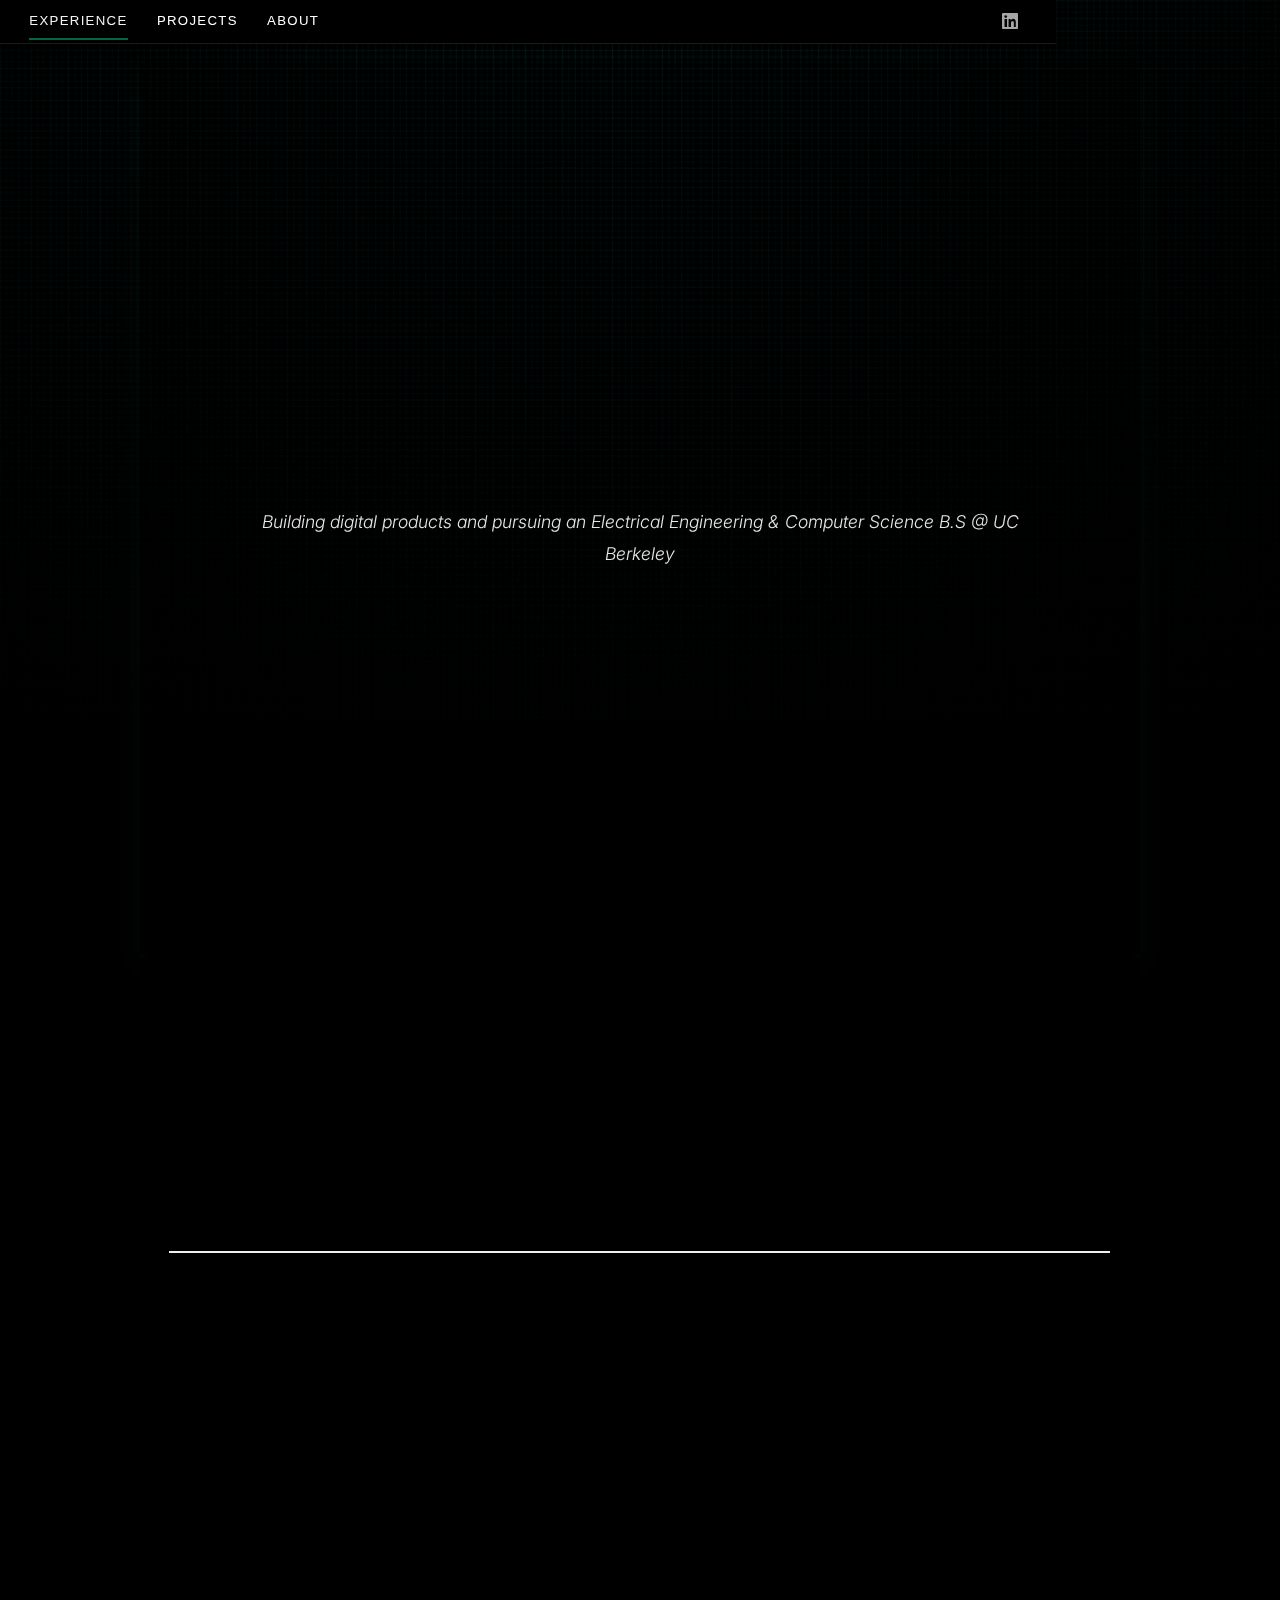
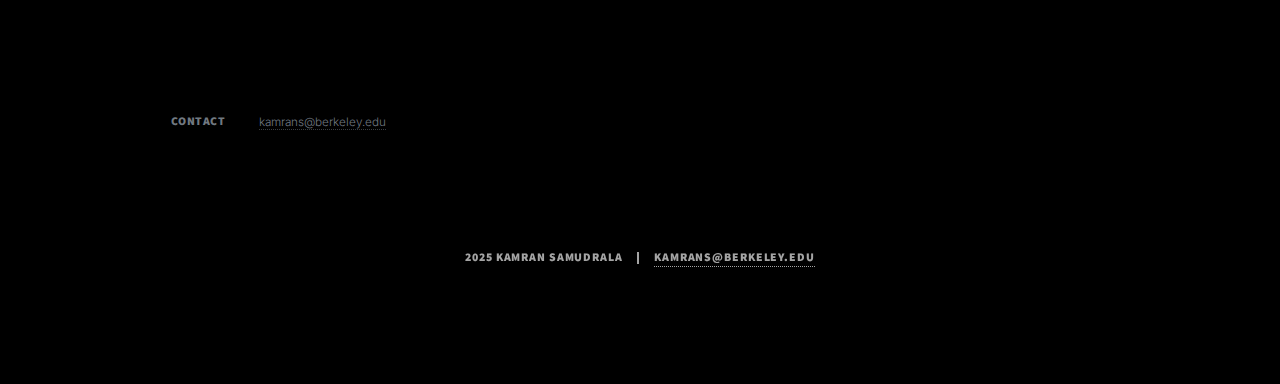
==== commit 2adc8602: "formatted titles better" ====
--- a/index.html
+++ b/index.html
@@ -13,10 +13,9 @@
 		<!-- Nav -->
 		<nav id="nav">
 			<ul class="links">
-				<li class="active"><a href="#intro">Home</a></li>
-				<li><a href="#experience">Experience</a></li>
-				<li><a href="#projects">Projects</a></li>
-				<li><a href="#contact">Contact</a></li>
+				<li class="active"><a href="index.html">Experience</a></li>
+				<li><a href="projects.html">Projects</a></li>
+				<li><a href="contact.html">About</a></li>
 			</ul>
 			<ul class="icons">
 				<li><a href="https://www.linkedin.com/in/kamransam/" class="icon brands fa-linkedin"><span class="label">LinkedIn</span></a></li>
--- a/assets/css/main.css
+++ b/assets/css/main.css
@@ -3633,27 +3633,17 @@
 /* Nav */
 
 	#nav {
-		color: #ffffff;
-		display: -moz-flex;
-		display: -webkit-flex;
-		display: -ms-flex;
 		display: flex;
-		-moz-transition: -moz-transform 1s ease, opacity 1s ease;
-		-webkit-transition: -webkit-transform 1s ease, opacity 1s ease;
-		-ms-transition: -ms-transform 1s ease, opacity 1s ease;
-		transition: transform 1s ease, opacity 1s ease;
-		background: rgba(0, 0, 0, 0.95);
-		backdrop-filter: blur(10px);
-		border-bottom: 1px solid rgba(0, 204, 127, 0.2);
-		height: 4rem;
-		line-height: 4rem;
-		margin: -4rem auto 0 auto;
-		overflow: hidden;
-		padding: 0 2rem 0 0;
-		position: relative;
+		position: absolute;
+		top: 2rem;
 		width: calc(100% - 4rem);
 		max-width: 72rem;
-		z-index: 2;
+		z-index: 10000;
+		background: transparent;
+		align-items: center;
+		height: 3rem; /* Reduced height */
+		padding: 0 2rem;
+		justify-content: space-between;
 	}
 
 		#nav ul.divided li {
@@ -3684,7 +3674,7 @@
 			#nav a:hover {
 				border-bottom-color: transparent;
 				color: #006644 !important;
-				background-color: rgba(0, 102, 68, 0.1);
+				background-color: transparent; /* Remove background color change */
 			}
 
 		#nav strong, #nav b {
@@ -3709,79 +3699,117 @@
 		}
 
 		#nav ul.links {
-			display: -moz-flex;
-			display: -webkit-flex;
-			display: -ms-flex;
 			display: flex;
-			-moz-flex-grow: 1;
-			-webkit-flex-grow: 1;
-			-ms-flex-grow: 1;
-			flex-grow: 1;
-			-moz-flex-shrink: 1;
-			-webkit-flex-shrink: 1;
-			-ms-flex-shrink: 1;
-			flex-shrink: 1;
-			font-family: "Source Sans Pro", Helvetica, sans-serif;
-			font-weight: 900;
-			letter-spacing: 0.075em;
+			flex-grow: 0;
+			font-family: -apple-system, BlinkMacSystemFont, "Segoe UI", Roboto, Helvetica, Arial, sans-serif; /* Modern system fonts */
+			font-weight: 400; /* Lighter weight */
+			letter-spacing: 0.02em; /* Reduced letter spacing */
 			list-style: none;
-			margin-bottom: 0;
-			padding-left: 0;
-			text-transform: uppercase;
+			margin: 0;
+			padding: 0;
+			text-transform: none; /* Removed uppercase */
+			align-items: center;
+			gap: 3rem; /* Increased spacing between items */
 		}
 
 			#nav ul.links li {
 				display: block;
-				padding-left: 0;
+				padding: 0;
 			}
 
 				#nav ul.links li a {
-					-moz-transition: color 0.3s ease;
-					-webkit-transition: color 0.3s ease;
-					-ms-transition: color 0.3s ease;
-					transition: color 0.3s ease;
+					transition: all 0.2s ease;
 					display: block;
-					font-size: 0.8rem;
+					font-size: 0.95rem; /* Slightly larger font */
 					outline: none;
-					padding: 0 2rem;
+					padding: 0.5rem 0;
+					position: relative;
+					color: rgba(255, 255, 255, 0.65); /* More muted by default */
 				}
 
 					#nav ul.links li a:hover {
-						color: #006644 !important;
-						background-color: rgba(0, 102, 68, 0.1);
+						color: rgba(255, 255, 255, 0.95);
+						transform: translateY(-1px); /* Subtle lift effect */
+					}
+
+					#nav ul.links li a:hover::after {
+						content: '';
+						position: absolute;
+						bottom: 0;
+						left: 0;
+						width: 100%;
+						height: 1px; /* Thinner line */
+						background-color: rgba(255, 255, 255, 0.5); /* More subtle color */
+						transition: width 0.2s ease;
+						opacity: 1;
 					}
 
 				#nav ul.links li.active {
-					background-color: var(--color-accent);
+					background-color: transparent !important;
 				}
 
 					#nav ul.links li.active a {
-						color: var(--color-bg);
-					}
-
-						#nav ul.links li.active a:hover {
-							color: #18bfef !important;
+						color: rgba(255, 255, 255, 0.95) !important;
+						font-weight: 500; /* Slightly bolder for active */
+					}
+
+						#nav ul.links li.active a::after {
+							width: 100%;
+							opacity: 1;
 						}
 
 		#nav ul.icons {
-			-moz-flex-grow: 0;
-			-webkit-flex-grow: 0;
-			-ms-flex-grow: 0;
-			flex-grow: 0;
-			-moz-flex-shrink: 0;
-			-webkit-flex-shrink: 0;
-			-ms-flex-shrink: 0;
-			flex-shrink: 0;
-			margin-bottom: 0;
+			display: flex;
+			align-items: center;
+			margin: 0;
+			padding: 0;
+			list-style: none;
+		}
+
+		#nav ul.icons li {
+			padding: 0 0 0 1.5rem;
+		}
+
+		#nav ul.icons li a {
+			opacity: 0.65;
+			transition: opacity 0.2s ease;
+		}
+
+		#nav ul.icons li a:hover {
+			opacity: 0.95;
 		}
 
 		@media screen and (max-width: 980px) {
-
 			#nav {
 				display: none;
 			}
-
-		}
+			
+			#navPanelToggle {
+				display: block;
+			}
+		}
+
+		@media screen and (min-width: 981px) {
+			#nav {
+				display: flex;
+			}
+			
+			#navPanelToggle {
+				display: none;
+			}
+		}
+
+/* Nav Panel Toggle Button */
+#navPanelToggle {
+	display: none;
+	position: fixed;
+	top: 0.75rem;
+	right: 0.75rem;
+	z-index: 10001;
+	padding: 0.375rem 1.25rem;
+	background: rgba(0, 0, 0, 0.85);
+	color: #ffffff;
+}
 
 /* Main */
 
@@ -3911,7 +3939,7 @@
 				}
 
 				#main > .posts > article:nth-child(2n - 1) {
-					border-left-width: 0;
+					border-left-width: 2px; /* Change from 0 to 2px */
 				}
 
 				#main > .posts > article:nth-child(-n + 2) {
@@ -4523,72 +4551,6 @@
 		}
 
 /* Nav Panel */
-
-	#navPanelToggle {
-		text-decoration: none;
-		-moz-transition: color 0.2s ease-in-out, background-color 0.2s ease-in-out, box-shadow 0.2s ease-in-out;
-		-webkit-transition: color 0.2s ease-in-out, background-color 0.2s ease-in-out, box-shadow 0.2s ease-in-out;
-		-ms-transition: color 0.2s ease-in-out, background-color 0.2s ease-in-out, box-shadow 0.2s ease-in-out;
-		transition: color 0.2s ease-in-out, background-color 0.2s ease-in-out, box-shadow 0.2s ease-in-out;
-		display: none;
-		position: fixed;
-		top: 0.75rem;
-		right: 0.75rem;
-		border: 0;
-		color: #ffffff;
-		font-family: "Source Sans Pro", Helvetica, sans-serif;
-		font-size: 0.9rem;
-		font-weight: 900;
-		letter-spacing: 0.075em;
-		padding: 0.375rem 1.25rem;
-		text-transform: uppercase;
-		z-index: 10001;
-	}
-
-		#navPanelToggle:before {
-			-moz-osx-font-smoothing: grayscale;
-			-webkit-font-smoothing: antialiased;
-			display: inline-block;
-			font-style: normal;
-			font-variant: normal;
-			text-rendering: auto;
-			line-height: 1;
-			text-transform: none !important;
-			font-family: 'Font Awesome 5 Free';
-			font-weight: 900;
-		}
-
-		#navPanelToggle:before {
-			content: '\f0c9';
-			margin-right: 0.5rem;
-		}
-
-		#navPanelToggle.alt {
-			background-color: rgba(255, 255, 255, 0.875);
-			box-shadow: 0 0.125rem 0.75rem 0 rgba(30, 37, 45, 0.25);
-			color: #212931;
-		}
-
-			#navPanelToggle.alt:hover {
-				background-color: #ffffff;
-			}
-
-		@media screen and (max-width: 980px) {
-
-			#navPanelToggle {
-				display: block;
-			}
-
-		}
-
-		@media screen and (max-width: 736px) {
-
-			#navPanelToggle {
-				font-size: 0.8rem;
-				padding: 0.25rem 1rem;
-			}
-
-		}
 
 	#navPanel {
 		-moz-transform: translateX(20rem);
@@ -6041,4 +6003,126 @@
 .post p {
     margin: 0;
     line-height: 1.3;
+}
+
+/* Nav */
+#nav {
+    /* ... existing styles ... */
+    display: flex;
+    position: fixed;
+    top: 0;
+    width: calc(100% - 4rem);
+    max-width: 72rem;
+    z-index: 10000;
+    /* Fix the media query */
+}
+
+/* Update the media query to show nav on larger screens */
+@media screen and (max-width: 980px) {
+    #nav {
+        display: none;
+    }
+}
+
+@media screen and (min-width: 981px) {
+    #nav {
+        display: flex;
+    }
+}
+
+/* Add this to ensure borders are visible */
+#main > .posts {
+    border-left: none;
+    margin: 0;
+    padding: 0;
+}
+
+/* Optional: Add this if you want to enhance border visibility */
+#main > .posts > article {
+    position: relative;
+    border-color: rgba(238, 238, 238, 0.3); /* Make borders more visible against dark background */
+}
+
+/* Posts styling for both index and projects pages */
+.posts {
+    display: grid;
+    grid-template-columns: repeat(2, 1fr);
+    gap: 2rem;
+    margin: 0 0 2rem 0;
+    width: 100%;
+}
+
+.posts article {
+    background: rgba(255, 255, 255, 0.05);
+    border-radius: 4px;
+    padding: 2rem;
+    position: relative;
+    width: 100%;
+    transition: transform 0.2s ease, box-shadow 0.2s ease;
+}
+
+.posts article:hover {
+    transform: translateY(-5px);
+    box-shadow: 0 4px 20px rgba(0, 204, 127, 0.2);
+}
+
+.posts article header {
+    margin-bottom: 1.5rem;
+}
+
+.posts article h2 {
+    font-size: 1.7rem;
+    margin: 0 0 0.5rem 0;
+    line-height: 1.2;
+}
+
+.posts article .image.fit {
+    margin: 1rem 0;
+    width: 100%;
+}
+
+.posts article .image.fit img {
+    width: 100%;
+    height: auto;
+    object-fit: cover;
+}
+
+.posts article p {
+    font-size: 0.9rem;
+    line-height: 1.6;
+    margin: 1rem 0 0 0;
+}
+
+/* Featured post styling */
+.post.featured {
+    text-align: center;
+    margin-bottom: 3rem;
+}
+
+.post.featured header.major {
+    margin-bottom: 2rem;
+}
+
+.post.featured header.major p {
+    font-size: 1.25rem;
+    letter-spacing: -0.025em;
+    line-height: 1.5;
+    margin-top: 1.5rem;
+}
+
+/* Hover effects and transitions */
+.posts article {
+    border-left: 2px solid transparent;
+    transition: all 0.2s ease;
+}
+
+.posts article:hover {
+    border-left-color: #00ff9f;
+}
+
+/* Responsive adjustments */
+@media screen and (max-width: 980px) {
+    .posts {
+        grid-template-columns: 1fr;
+    }
 }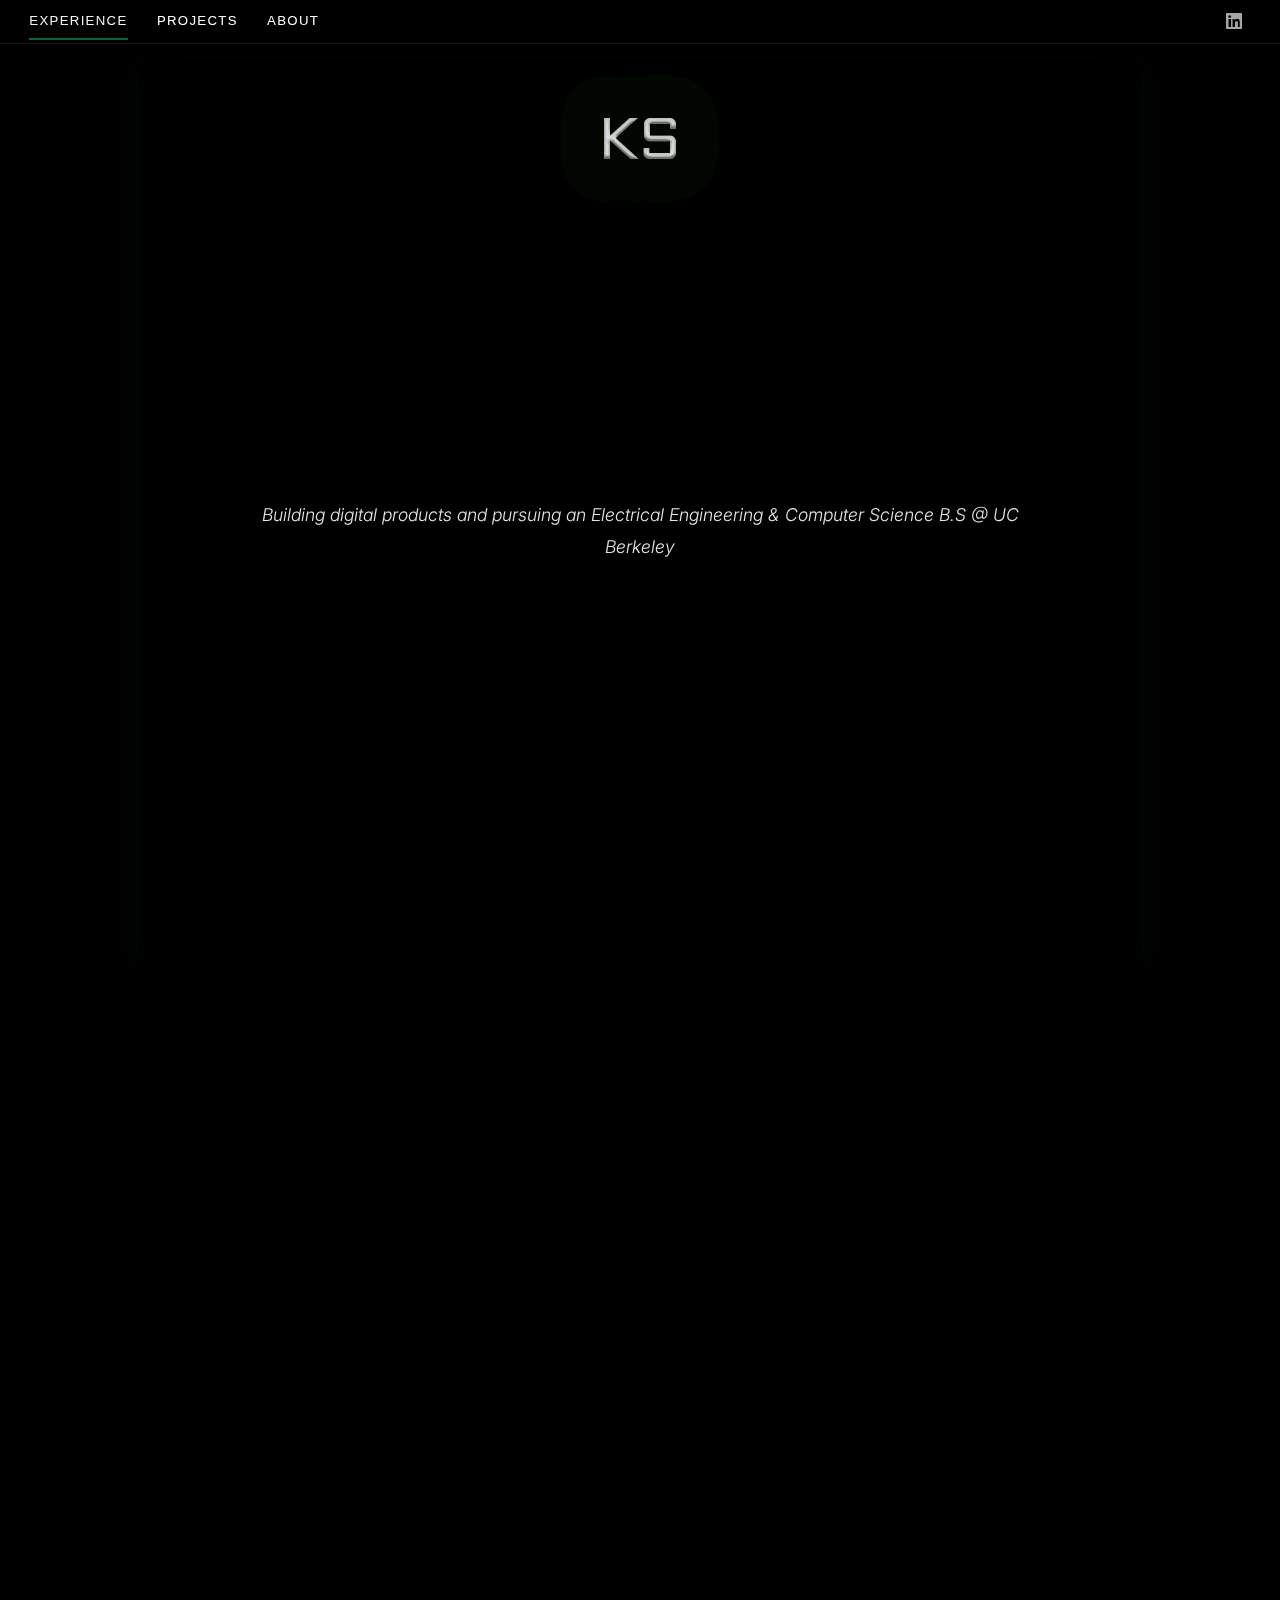
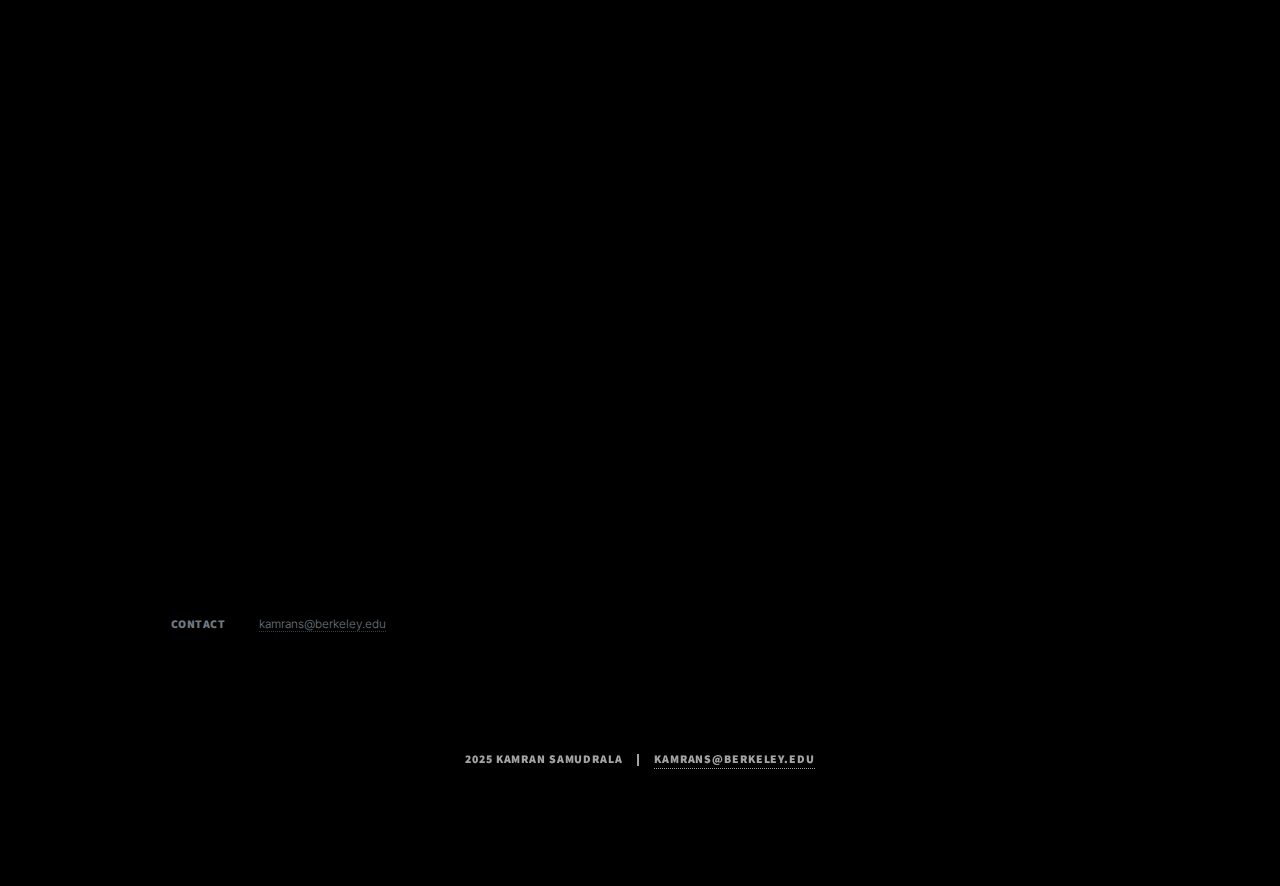
==== commit f7b3d154: "updated" ====
--- a/index.html
+++ b/index.html
@@ -27,12 +27,21 @@
 
 			<!-- Intro -->
 			<div id="intro">
-				<h1><br />
-				</h1>
-				     <p>Building digital products and pursuing an Electrical Engineering & Computer Science B.S @ UC Berkeley</p> 
+				<h1><br /></h1>
+				<p>Building digital products and pursuing an Electrical Engineering & Computer Science B.S @ UC Berkeley</p>
+				
+				
+				
 				<ul class="actions">
 					<!--- this is the down button <li><a href="#header" class="button icon solid solo fa-arrow-down scrolly">Continue</a></li> -->
 				</ul>
+			</div>
+
+			<!-- Add this after intro section and before featured post -->
+			<div class="logo-container">
+				<div class="logo-wrapper">
+					<img src="images/ks.png" alt="KS Logo" class="ks-logo">
+				</div>
 			</div>
 
 			<!-- Header 
@@ -53,19 +62,65 @@
 
 				<!-- Posts -->
 				<section class="posts">
+					<!-- microsoft -->
+					<article class="post">
+						<div class="content">
+							<div class="time-period">
+								Incoming Summer 2025
+							</div>
+							
+							<div class="position">
+								TPM Intern 
+							</div>
+							
+							<div class="organization">
+								@ Microsoft
+							</div>
+							
+							<div class="image fit">
+								<img src="images/microsoft.jpg" alt="microsoft" />
+							</div>
+							
+							<p>
+							<p>	
+						</div>
+					</article>
 					<!-- Verizon Card -->
 					<article class="post">
 						<div class="content">
 							<div class="time-period">
-								Incoming Summer 2024
-							</div>
-							
-							<div class="position">
-								SOLUTIONS ARCHITECT INTERN
-							</div>
-							
-							<div class="organization">
-								@ VERIZON
+								Fall 2024
+							</div>
+							
+							<div class="position">
+								Undergraduate Researcher 
+							</div>
+							
+							<div class="organization">
+								@ Berkeley Speech Group
+							</div>
+							
+							<div class="image fit">
+								<img src="images/cal.png" alt="Verizon" />
+							</div>
+							
+							<p>
+								I’m exploring deep learning architectures for audio synthesis using Large Audio Language Models (LALMs), with the exciting goal of advancing AI capabilities in neural audio generation and patch synth sound design. Currently, I’m working with TensorFlow and PyAudio to study DDSP-based models and understand their application in generating (and attacking) audio. I’m beginning to explore the role of GANs in refining audio synthesis techniques, and am enjoying learning about sound realism through this exciting lab.
+							<p>
+						</div>
+					</article>
+					<article class="post">
+						<div class="content">
+							<div class="time-period">
+								Summer 2024
+							</div>
+							
+							<div class="position">
+								Solutions Architect Intern
+							</div>
+							
+							<div class="organization">
+								@ Verizon
 							</div>
 							
 							<div class="image fit">
@@ -73,16 +128,88 @@
 							</div>
 							
 							<p>
-								Joining Verizon's Leadership Development Program as a hybrid Solutions Architect Intern this upcoming summer.
-							</p>
-						</div>
-					</article>
-
-					<!-- Berkeley Research Card -->
-					<article class="post">
-						<div class="content">
-							<div class="time-period">
-								August 2023 - Present
+								I focused on enhancing a machine learning model for the AI&D product team to improve network performance and security monitoring through anomaly detection for business customers. This experience also deepened my expertise in data engineering, refining my ability to optimize AI-driven predictive analytics for operational efficiency. Additionally, I collaborated with my cohort to architect cloud-based solutions for a Fortune 50 client, leveraging AI and cloud security frameworks to mitigate IoT ransomware vulnerabilities using the MNS product portfolio.
+							</p>
+						</div>
+					</article>
+					<article class="post">
+						<div class="content">
+							<div class="time-period">
+								Fall 2024
+							</div>
+							
+							<div class="position">
+								Product Strategy Consultant 
+							</div>
+							
+							<div class="organization">
+								@ LinkedIn
+							</div>
+							
+							<div class="image fit">
+								<img src="images/linkedin.png" alt="E@B" />
+							</div>
+							
+							<p>
+								I’m working with a Berkeley-contracted team on a 14-week project focused on researching the product lifecycle and go-to-market strategy for one of LinkedIn's key products in international markets. Our work involves evaluating transformation tools to enhance potential platform relevance for next-generation users. We're developing and pitching strategic feature reworks and new implementations aimed at capturing emerging audiences and driving user engagement, cool stuff!
+							</p>
+						</div>
+					</article>
+
+
+					<!-- Entrepreneurs@Berkeley Card -->
+					<article class="post">
+						<div class="content">
+							<div class="time-period">
+								Spring 2024
+							</div>
+							
+							<div class="position">
+								Project Manager 
+							</div>
+							
+							<div class="organization">
+								@ Entrepreneurs@Berkeley
+							</div>
+							
+							<div class="image fit">
+								<img src="images/eab photo.JPG" alt="E@B" />
+							</div>
+							
+							<p>
+								I was a Project Manager for the 2024 project cycle with Entrepreneurs@Berkeley, a Haas affiliated consulting and entrepreneurial organization. Through the E@B ecosystem, I've begun working on a social media startup and completed a technical consulting project with Theya.
+							</p>
+						</div>
+					</article>
+
+					<article class="post">
+						
+						<div class="content">
+							<div class="time-period">
+								Spring 2024 - Present
+							</div>
+							
+							<div class="position">
+								Co-Founder
+							</div>
+							
+							<div class="organization">
+								@ Pour Decisions / Berkeley
+							</div>
+							
+							<div class="image fit">
+								<img src="images/pour decisions.png" alt="Pour Decisions" />
+							</div>
+							
+							<p>
+								I’m part of a Berkeley-based team developing Pour Decisions, a social-safety application designed to promote a safer and smarter partying culture among college students. The app leverages cloud-based facial recognition and deep learning to integrate pymremetrics for intoxication monitoring. Our goal is to create a proactive safety tool that blends cutting-edge technology with real-world usability.
+							</p>
+						</div>
+					</article>
+					<article class="post">
+						<div class="content">
+							<div class="time-period">
+								August 2023 
 							</div>
 							
 							<div class="position">
@@ -98,108 +225,139 @@
 							</div>
 							
 							<p>
-								I'm working in the RadMadLab at UC Berkeley to research the impact of large-scale language models on neurodivergent students in educational environments.
-							</p>
-						</div>
-					</article>
-					<!-- Berkeley Research Card -->
-					<article class="post">
-						<div class="content">
-							<div class="time-period">
-								August 2023 - Present
-							</div>
-							
-							<div class="position">
-								RESEARCH CO-LEAD
-							</div>
-							
-							<div class="organization">
-								@ UC BERKELEY
-							</div>
-							
-							<div class="image fit">
-								<img src="images/radmad research 1.png" alt="Research" />
-							</div>
-							
-							<p>
-								I'm working in the RadMadLab at UC Berkeley to research the impact of large-scale language models on neurodivergent students in educational environments.
-							</p>
-						</div>
-					</article>
-					<!-- Berkeley Research Card -->
-					<article class="post">
-						<div class="content">
-							<div class="time-period">
-								August 2023 - Present
-							</div>
-							
-							<div class="position">
-								RESEARCH CO-LEAD
-							</div>
-							
-							<div class="organization">
-								@ UC BERKELEY
-							</div>
-							
-							<div class="image fit">
-								<img src="images/radmad research 1.png" alt="Research" />
-							</div>
-							
-							<p>
-								I'm working in the RadMadLab at UC Berkeley to research the impact of large-scale language models on neurodivergent students in educational environments.
-							</p>
-						</div>
-					</article>
-					<!-- Berkeley Research Card -->
-					<article class="post">
-						<div class="content">
-							<div class="time-period">
-								August 2023 - Present
-							</div>
-							
-							<div class="position">
-								RESEARCH CO-LEAD
-							</div>
-							
-							<div class="organization">
-								@ UC BERKELEY
-							</div>
-							
-							<div class="image fit">
-								<img src="images/radmad research 1.png" alt="Research" />
-							</div>
-							
-							<p>
-								I'm working in the RadMadLab at UC Berkeley to research the impact of large-scale language models on neurodivergent students in educational environments.
-							</p>
-						</div>
-					</article>
-					<!-- Berkeley Research Card -->
-					<article class="post">
-						<div class="content">
-							<div class="time-period">
-								August 2023 - Present
-							</div>
-							
-							<div class="position">
-								RESEARCH CO-LEAD
-							</div>
-							
-							<div class="organization">
-								@ UC BERKELEY
-							</div>
-							
-							<div class="image fit">
-								<img src="images/radmad research 1.png" alt="Research" />
-							</div>
-							
-							<p>
-								I'm working in the RadMadLab at UC Berkeley to research the impact of large-scale language models on neurodivergent students in educational environments.
-							</p>
-						</div>
-					</article>
-
-					<!-- Add other cards following the same structure -->
+								I worked in the RadMadLab at UC Berkeley to research the impact of large-scale language models on neurodivergent students in educational environments. My focus is on the technical overlap between linguistic analysis and anti-plagiarism applications (like GPTZero).
+							</p>
+						</div>
+					</article>
+					
+					
+					
+				
+
+					<!-- Whippy Card -->
+					<article class="post">
+						<div class="content">
+							<div class="time-period">
+								January 2023
+							</div>
+							
+							<div class="position">
+								DEVELOPMENT INTERN
+							</div>
+							
+							<div class="organization">
+								@ WHIPPY
+							</div>
+							
+							<div class="image fit">
+								<img src="images/whippy photo.png" alt="Whippy" />
+							</div>
+							
+							<p>
+								I helped optimized the back-end migration process for sales, CRM, and payment data. One main task was helping bring a novel HTML5 feature through its full product cycle. I started by gathering customer data via meetings and then assisted with an initiative to increase its deployment. At the end of my internship, it was a primary tool used daily by customers. In addition, I deployed a web analytics platform that used transcriptions from recordings to optimize future sales.
+							</p>
+						</div>
+					</article>
+
+					<!-- InnovativeTek Card -->
+					<article class="post">
+						<div class="content">
+							<div class="time-period">
+								2022
+							</div>
+							
+							<div class="position">
+								SWE Intern 
+							</div>
+							
+							<div class="organization">
+								@ InnovativeTek
+							</div>
+							
+							<div class="image fit">
+								<img src="images/innovativetek background.jpg" alt="InnovativeTek" />
+							</div>
+							
+							<p>
+								I assisted in the testing and manufacturing process for high-frequency circuit boards contracted for the U.S. Army's Multiple Integrated Laser Engagement System (M.I.L.E.S). Using RF analysis software, I was in charge of verifying signal integrity and confirming accuracy with electronic schematics issued by Lockheed Martin.
+							</p>
+						</div>
+					</article>
+
+					<!-- NASA JPL Card -->
+					<article class="post">
+						<div class="content">
+							<div class="time-period">
+								2022
+							</div>
+							
+							<div class="position">
+								Software Student Lead 
+							</div>
+							
+							<div class="organization">
+								@ NASA 
+							</div>
+							
+							<div class="image fit">
+								<img src="images/jpl space academy.jpeg" alt="JPL" />
+							</div>
+							
+							<p>
+								I led the technical development for a JPL student engineering team tasked with designing and launching an Arduino-based rocket. I developed onboard software to integrate the rocket's real-time metrics onto a digital display, and implemented algorithms for flight telemetry that involved rigorous testing.
+							</p>
+						</div>
+					</article>
+
+					<!-- Flintridge Automotive Card -->
+					<article class="post">
+						<div class="content">
+							<div class="time-period">
+								2021
+							</div>
+							
+							<div class="position">
+								Mechanic
+							</div>
+							
+							<div class="organization">
+								@ Flintridge Automotive
+							</div>
+							
+							<div class="image fit">
+								<img src="images/mechanic.png" alt="Mechanic" />
+							</div>
+							
+							<p>
+								I worked as an automotive mechanic in La Canada, California.
+							</p>
+						</div>
+					</article>
+
+					<!-- STEMnauts Card -->
+					<article class="post">
+						<div class="content">
+							<div class="time-period">
+								2020
+							</div>
+							
+							<div class="position">
+								STEM CAMP COUNSELOR
+							</div>
+							
+							<div class="organization">
+								@ STEMNAUTS
+							</div>
+							
+							<div class="image fit">
+								<img src="images/camp stemnauts.jpg" alt="STEMnauts" />
+							</div>
+							
+							<p>
+								Counselor for 50 middle school students introducing foundational STEM concepts through hands-on activities and individualized mentorship.
+							</p>
+						</div>
+					</article>
 				</section>
 
 
--- a/assets/css/main.css
+++ b/assets/css/main.css
@@ -12,8 +12,8 @@
 :root {
     --color-bg: #000000;
     --color-text: #ffffff;
-    --color-accent: #00ff9f;
-    --color-accent-dark: #00cc7f;
+    --color-accent: #484800;
+    --color-accent-dark: #00241f;
     --color-nav: rgba(0, 255, 159, 0.1);
 }
 
@@ -3269,7 +3269,7 @@
 			width: 100%;
 			height: 100%;
 			background-color: #000000;
-			background-image: url("../../images/overlay.png"), linear-gradient(0deg, rgba(0, 0, 0, 0.1), rgba(0, 0, 0, 0.1)), url("../../images/black.png");
+			background-image: url("../../images/overlay.png"), linear-gradient(0deg, rgba(0, 0, 0, 0.1), rgba(0, 0, 0, 0.1)), url("../../images/justblack.jpg");
 			background-size: auto,								auto,														100% auto;
 			background-position: center,								center,														top center;
 			background-repeat: repeat,								no-repeat,													no-repeat;
@@ -3320,11 +3320,13 @@
 
 	#intro {
 		background-color: #000000;
-		padding: 4rem 2rem;
+		padding: 4rem 2rem 0 2rem; /* Reduced bottom padding to 0 */
 		display: flex;
 		flex-direction: column;
 		justify-content: center;
-		min-height: 100vh;
+		min-height: 0; /* Remove minimum height requirement */
+		height: auto; /* Let content determine height */
+		margin-bottom: 0; /* Remove bottom margin */
 	}
 
 	#intro:after {
@@ -3422,6 +3424,7 @@
 			font-style: italic;
 			margin-top: -0.25rem;
 			text-align: center;
+			margin-bottom: 0; /* Remove bottom margin */
 		}
 
 		#intro + #header {
@@ -3811,6 +3814,87 @@
 	color: #ffffff;
 }
 
+/* Add this near the top of the file, after any existing nav styles */
+
+#nav {
+    position: fixed;
+    top: 0;
+    left: 0;
+    right: 0;
+    width: 100vw;
+    margin: 0;
+    background: rgba(0, 0, 0, 0.95);
+    display: flex;
+    justify-content: space-between;
+    align-items: center;
+    padding: 1rem 2rem;
+    z-index: 1000;
+    box-sizing: border-box;
+    transform: none !important;
+    max-width: none !important;
+    min-width: 100vw;
+}
+
+#nav ul.links {
+    display: flex;
+    gap: 2rem;
+    margin: 0;
+    list-style: none;
+}
+
+#nav ul.links li a {
+    color: #ffffff;
+    text-decoration: none;
+    text-transform: uppercase;
+    font-size: 0.9rem;
+    letter-spacing: 0.1em;
+    transition: color 0.3s ease;
+}
+
+#nav ul.links li a:hover {
+    color: #00ff9f;
+}
+
+#nav ul.links li.active a {
+    color: #00ff9f;
+    border-bottom: 2px solid #00ff9f;
+}
+
+#nav ul.icons {
+    display: flex;
+    gap: 1rem;
+    margin: 0;
+    list-style: none;
+}
+
+#nav ul.icons a {
+    color: #ffffff;
+    text-decoration: none;
+}
+
+#nav ul.icons a:hover {
+    color: #00ff9f;
+}
+
+body {
+    overflow-x: hidden;
+    margin: 0;
+    padding: 0;
+}
+
+#wrapper {
+    overflow-x: visible !important;
+}
+
+@media screen and (max-width: 768px) {
+    #nav {
+        padding: 1rem;
+    }
+    #nav ul.links {
+        gap: 1rem;
+    }
+}
+
 /* Main */
 
 	#main {
@@ -3825,13 +3909,13 @@
 	}
 
 		#main > * {
-			padding: 4rem 4rem 2rem 4rem ;
-			border-top: solid 2px #eeeeee;
+			padding: 4rem 4rem 2rem 4rem;
+			border-top: solid 2px #eeeeee;  /* This is creating the white line */
 			margin: 0;
 		}
 
 			#main > *:first-child {
-				border-top: 0;
+				border-top: 0;  /* This removes the border for the first element */
 			}
 
 		#main > footer {
@@ -3841,7 +3925,7 @@
 		#main > .post {
 			padding: 2rem;
 			margin-bottom: 2rem;
-			background-color: rgba(0, 255, 159, 0.05);
+			background-color: rgba(0, 0, 0, 0.95) !important; /* Changed from rgba(0, 0, 0, 0.5) */
 		}
 
 			#main > .post header.major > .date {
@@ -3857,7 +3941,7 @@
 
 			#main > .post.featured {
 				text-align: center;
-				margin: 0 0 -0.5rem 0;
+				margin-top: 0; /* Remove top margin */
 				padding: 4rem 4rem 3rem 4rem; 
 			}
 
@@ -3927,11 +4011,13 @@
 			}
 
 			#main > .posts > article {
+				background-color: rgba(0, 0, 0, 0.95) !important; /* Changed from rgba(0, 0, 0, 0.5) */
 				border-color: #eeeeee;
 				border-left-width: 2px;
 				border-style: solid;
 				border-top-width: 2px;
 				text-align: center;
+				
 			}
 
 				#main > .posts > article > :last-child {
@@ -4709,6 +4795,11 @@
     background-image: none !important;
 }
 
+#intro {
+    background-color: #000000 !important;
+    background-image: none !important;
+}
+
 /* Improved Typography */
 body {
     font-family: 'Source Sans Pro', sans-serif;
@@ -5281,9 +5372,9 @@
 
 /* Position Titles */
 .post .position {
-    font-size: 2.5rem;
+    font-size: 2rem !important;
     font-weight: 700;
-    margin-bottom: 1rem;
+    margin-bottom: 0 !important;
     text-transform: uppercase;
     letter-spacing: 0.05em;
     text-align: center;
@@ -5295,7 +5386,7 @@
 .post .organization {
     font-size: 1.8rem;
     font-weight: 600;
-    margin-bottom: 2rem;
+    margin-bottom: 0.5rem !important;
     text-align: center;
     width: 100%;
 }
@@ -5304,9 +5395,20 @@
 .post .time-period {
     font-size: 1.1rem;
     color: rgba(255, 255, 255, 0.7);
-    margin-bottom: 2rem;
+    margin-bottom: 1rem !important;
     text-align: center;
     width: 100%;
+}
+.post {
+    padding: 0.1rem !important;
+}
+
+.posts {
+    gap: 1.5rem !important;
+}
+.post .image.fit {
+  
+    margin: 0.1rem auto !important;
 }
 
 /* Responsive Adjustments */
@@ -6033,12 +6135,14 @@
 /* Add this to ensure borders are visible */
 #main > .posts {
     border-left: none;
-    margin: 0;
+	border-top: none;
+    margin: 2rem;
     padding: 0;
 }
 
 /* Optional: Add this if you want to enhance border visibility */
 #main > .posts > article {
+	
     position: relative;
     border-color: rgba(238, 238, 238, 0.3); /* Make borders more visible against dark background */
 }
@@ -6125,4 +6229,211 @@
     .posts {
         grid-template-columns: 1fr;
     }
+}
+
+#wrapper:before {
+    background: linear-gradient(0.45turn, #000000, #000000);  /* Changed to pure black */
+    opacity: 0.075;
+}
+
+#wrapper:after {
+    background: linear-gradient(0.45turn, #000000, #000000);  /* Changed to pure black */
+    opacity: 0.075;
+}
+
+#intro:before {
+    background: linear-gradient(0.45turn, #000000, #000000);  /* Changed to pure black */
+    opacity: 0.075;
+}
+
+#intro:after {
+    background: linear-gradient(0.45turn, #000000, #000000);  /* Changed to pure black */
+    opacity: 0.075;
+}
+
+/* Or if needed, specifically target the featured post */
+#main > .post.featured {
+    border-bottom: 0 !important;  /* Remove bottom border */
+}
+
+/* Adjust the post image size */
+#main > .posts > article .image {
+    max-width: 100%; /* Allow the image to take full width */
+    height: auto; /* Maintain aspect ratio */
+    margin-bottom: 1rem; /* Add some space below the image */
+}
+
+/* Adjust the text size inside the posts */
+#main > .posts > article {
+    font-size: 0.9rem; /* Reduce the font size for better proportions */
+    line-height: 1.4; /* Adjust line height for readability */
+    padding: 2rem; /* Add padding for better spacing */
+}
+
+/* Adjust the header text size */
+#main > .posts > article header.major > h1,
+#main > .posts > article header.major h2 {
+    font-size: 2.5rem; /* Reduce the header size */
+    line-height: 1.2; /* Adjust line height */
+    margin-bottom: 1rem; /* Add space below the header */
+}
+
+.intro-images {
+    margin: 2rem auto 2rem auto;  /* Increased top margin to 4rem to push images down */
+    max-width: 1200px;
+    padding: 0 1rem;
+}
+
+.image-grid {
+    display: grid;
+    grid-template-columns: repeat(3, 1fr);
+    gap: 1.5rem;
+    margin: 0 auto;
+}
+
+.grid-item {
+    position: relative;
+    overflow: hidden;
+    border-radius: 8px;  /* This should already apply to all corners, but if not, we can be explicit: */
+    border-radius: 8px 8px 8px 8px;  /* Top-left, top-right, bottom-right, bottom-left */
+    transition: transform 0.3s ease;
+}
+
+.grid-item img {
+    width: 100%;
+    height: 200px;  /* Reduced from 200px */
+    object-fit: cover;
+    filter: grayscale(0%);
+    transition: all 0.3s ease;
+    border-radius: 8px;
+}
+
+.grid-item:hover {
+    transform: translateY(-5px);
+}
+
+.grid-item:hover img {
+    filter: grayscale(80%);
+}
+
+@media screen and (max-width: 768px) {
+    .image-grid {
+        grid-template-columns: repeat(1, 1fr);
+        gap: 1rem;
+    }
+    
+    .grid-item img {
+        height: 150px;  /* Reduced from 250px */
+    }
+}
+
+/* If needed, we can also adjust the intro text spacing */
+#intro p {
+    margin-bottom: 1rem;  /* Reduce space after the intro text */
+}
+
+/* Logo styling */
+.logo-container {
+    width: 100%;
+    display: flex;
+    justify-content: center;
+    align-items: center;
+    padding: 4rem 0 0 0;  /* Increased from 2rem to 4rem to move it down */
+    position: absolute;
+    top: 0;
+    left: 0;
+    z-index: 2;
+}
+
+.logo-wrapper {
+    width: 160px;
+    height: 160px;
+    position: relative;
+    transition: all 0.5s ease;
+    animation: logoFadeIn 0s ease-out forwards;
+}
+
+.ks-logo {
+    width: 100%;
+    height: 100%;
+    object-fit: contain;
+    filter: brightness(0.9);
+    transition: all 0.3s ease;
+}
+
+/* Cool fade-in animation */
+@keyframes logoFadeIn {
+    0% {
+        opacity: 0;
+        transform: translateY(-20px);
+    }
+    100% {
+        opacity: 1;
+        transform: translateY(0);
+    }
+}
+
+/* Modern hover effects */
+.logo-wrapper:hover {
+    transform: translateY(-5px) rotate(5deg);
+}
+
+.logo-wrapper:hover .ks-logo {
+    filter: brightness(1.2) contrast(1.1);
+}
+
+/* Glowing effect on hover */
+.logo-wrapper::after {
+    content: '';
+    position: absolute;
+    top: 0;
+    left: 0;
+    width: 100%;
+    height: 100%;
+    background: radial-gradient(circle, rgba(150, 255, 150, 0.1) 20%, rgba(255, 255, 255, 0) 70%);
+    opacity: 0;
+    transition: opacity 0.3s ease;
+    pointer-events: none;
+}
+
+.logo-wrapper:hover::after {
+    opacity: 1;
+}
+
+/* More compact post cards */
+.post {
+    padding: 1rem 1.5rem;  /* Reduced padding */
+    margin-bottom: 1.5rem; /* Reduced margin */
+}
+
+/* Tighter content spacing */
+.time-period {
+    font-size: 0.85rem;  /* Slightly smaller */
+    margin-bottom: 0.3rem;  /* Reduced margin */
+}
+
+.position {
+    font-size: 1.4rem;  /* Slightly smaller */
+    margin-bottom: 0.3rem;  /* Reduced margin */
+    line-height: 1.2;
+}
+
+.organization {
+    font-size: 1.1rem;  /* Slightly smaller */
+    margin-bottom: 0.5rem;  /* Reduced margin */
+}
+
+.image.fit {
+    margin: 0.75rem auto;  /* Reduced margin */
+}
+
+.post p {
+    font-size: 0.9rem;
+    line-height: 1.4;
+    margin: 0.5rem 0;  /* Reduced margin */
+}
+
+/* Adjust grid gap */
+.posts {
+    gap: 1.5rem;  /* Reduced gap between cards */
 }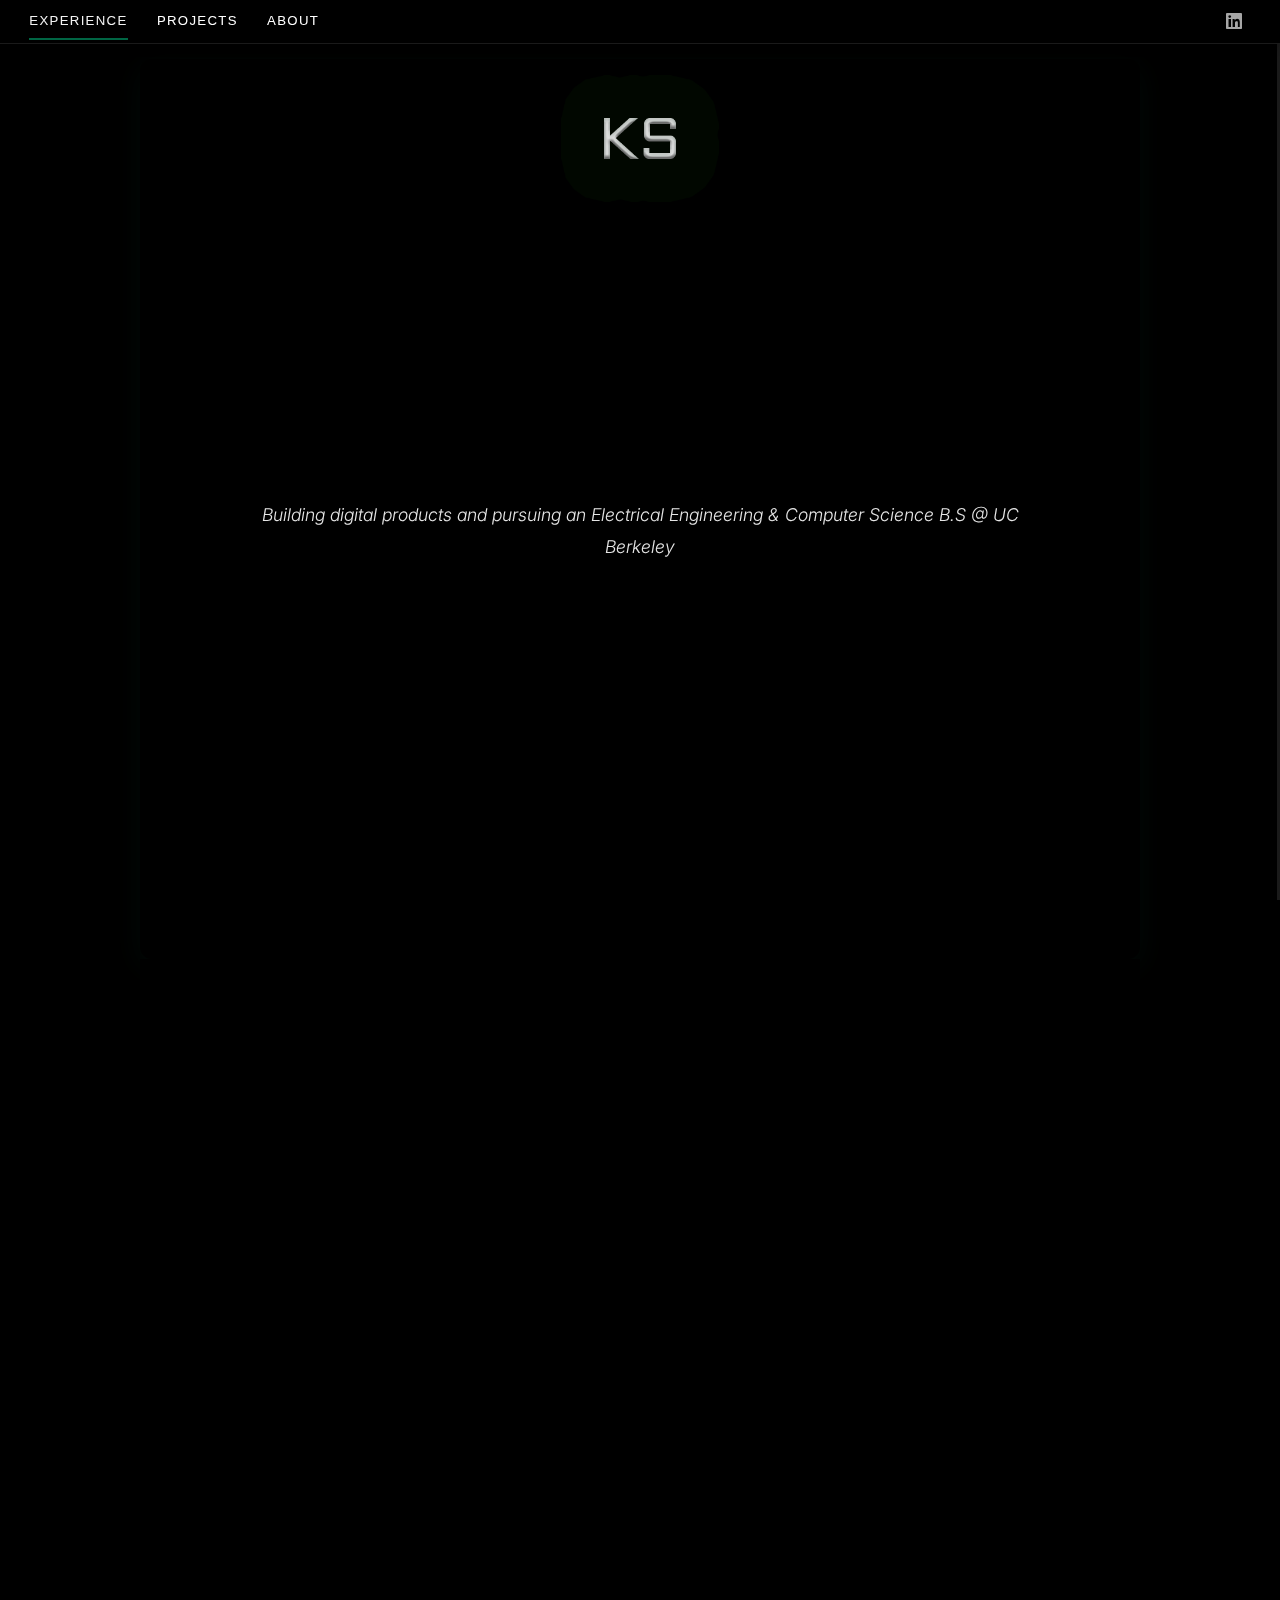
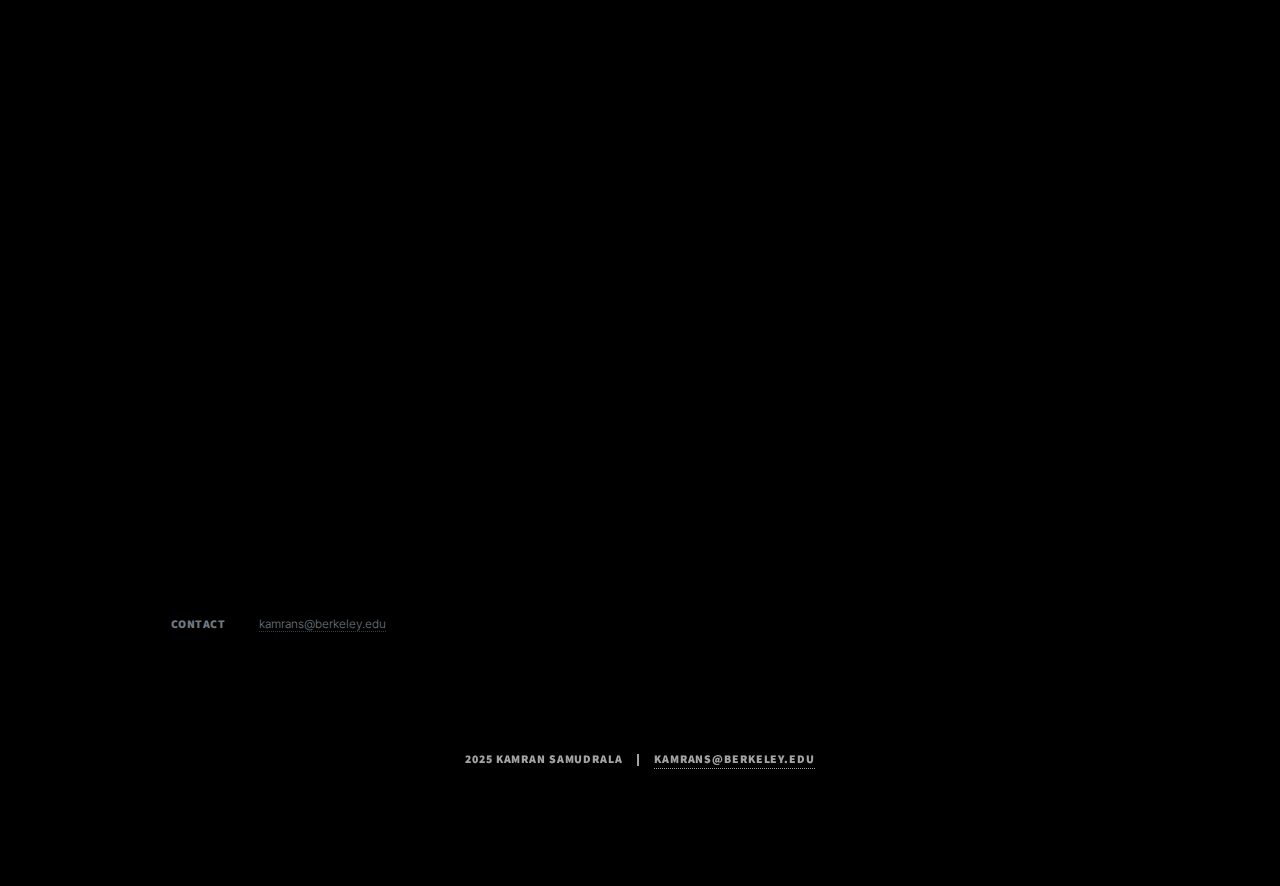
==== commit a39af8f3: "scroll bar and slower fade in" ====
--- a/index.html
+++ b/index.html
@@ -9,6 +9,10 @@
 		<noscript><link rel="stylesheet" href="assets/css/noscript.css" /></noscript>
 	</head>
 	<body class="is-preload">
+
+		<div class="scroll-tracker-container">
+			<div class="scroll-tracker"></div>
+		</div>
 
 		<!-- Nav -->
 		<nav id="nav">
--- a/assets/css/main.css
+++ b/assets/css/main.css
@@ -4,8 +4,6 @@
 
 /*
 	CSS Main 
-	Kamran Samudrala
-	Built using a template for personal and commercial use under the CCA 3.0 license (html5up.net/license)
 */
 
 /* Add these color variables at the top */
@@ -5979,19 +5977,13 @@
 }
 
 /* Change background to pure black */
-body {
-    background-color: #000000 !important; /* Override any existing background */
-}
+
 
 #main {
     background-color: #000000 !important;
 }
 
-/* Posts container - restore width but control height */
-.posts {
-    max-width: 1000px; /* Back to original width */
-    gap: 2rem;
-}
+
 
 .post {
     padding: 1.5rem 2rem; /* Less vertical padding, keep horizontal */
@@ -6436,4 +6428,23 @@
 /* Adjust grid gap */
 .posts {
     gap: 1.5rem;  /* Reduced gap between cards */
+}
+
+.scroll-tracker-container {
+    position: fixed;
+    top: 0;
+    right: 0;
+    width: 3px;
+    height: 100%;
+    background: rgba(255, 255, 255, 0.1);
+    z-index: 9999;
+}
+
+.scroll-tracker {
+    position: absolute;
+    top: 0;
+    right: 0;
+    width: 100%;
+    background: rgba(255, 255, 255, 0.7);
+    transition: height 0.1s ease-out;
 }--- a/assets/css/noscript.css
+++ b/assets/css/noscript.css
@@ -1,9 +1,6 @@
 @import url(font-awesome.min.css);
 
-/*
-	Kamran Samudrala's CV
-	Built using a template for personal and commercial use under the CCA 3.0 license (html5up.net/license)
-*/
+
 
 /* Wrapper */
 
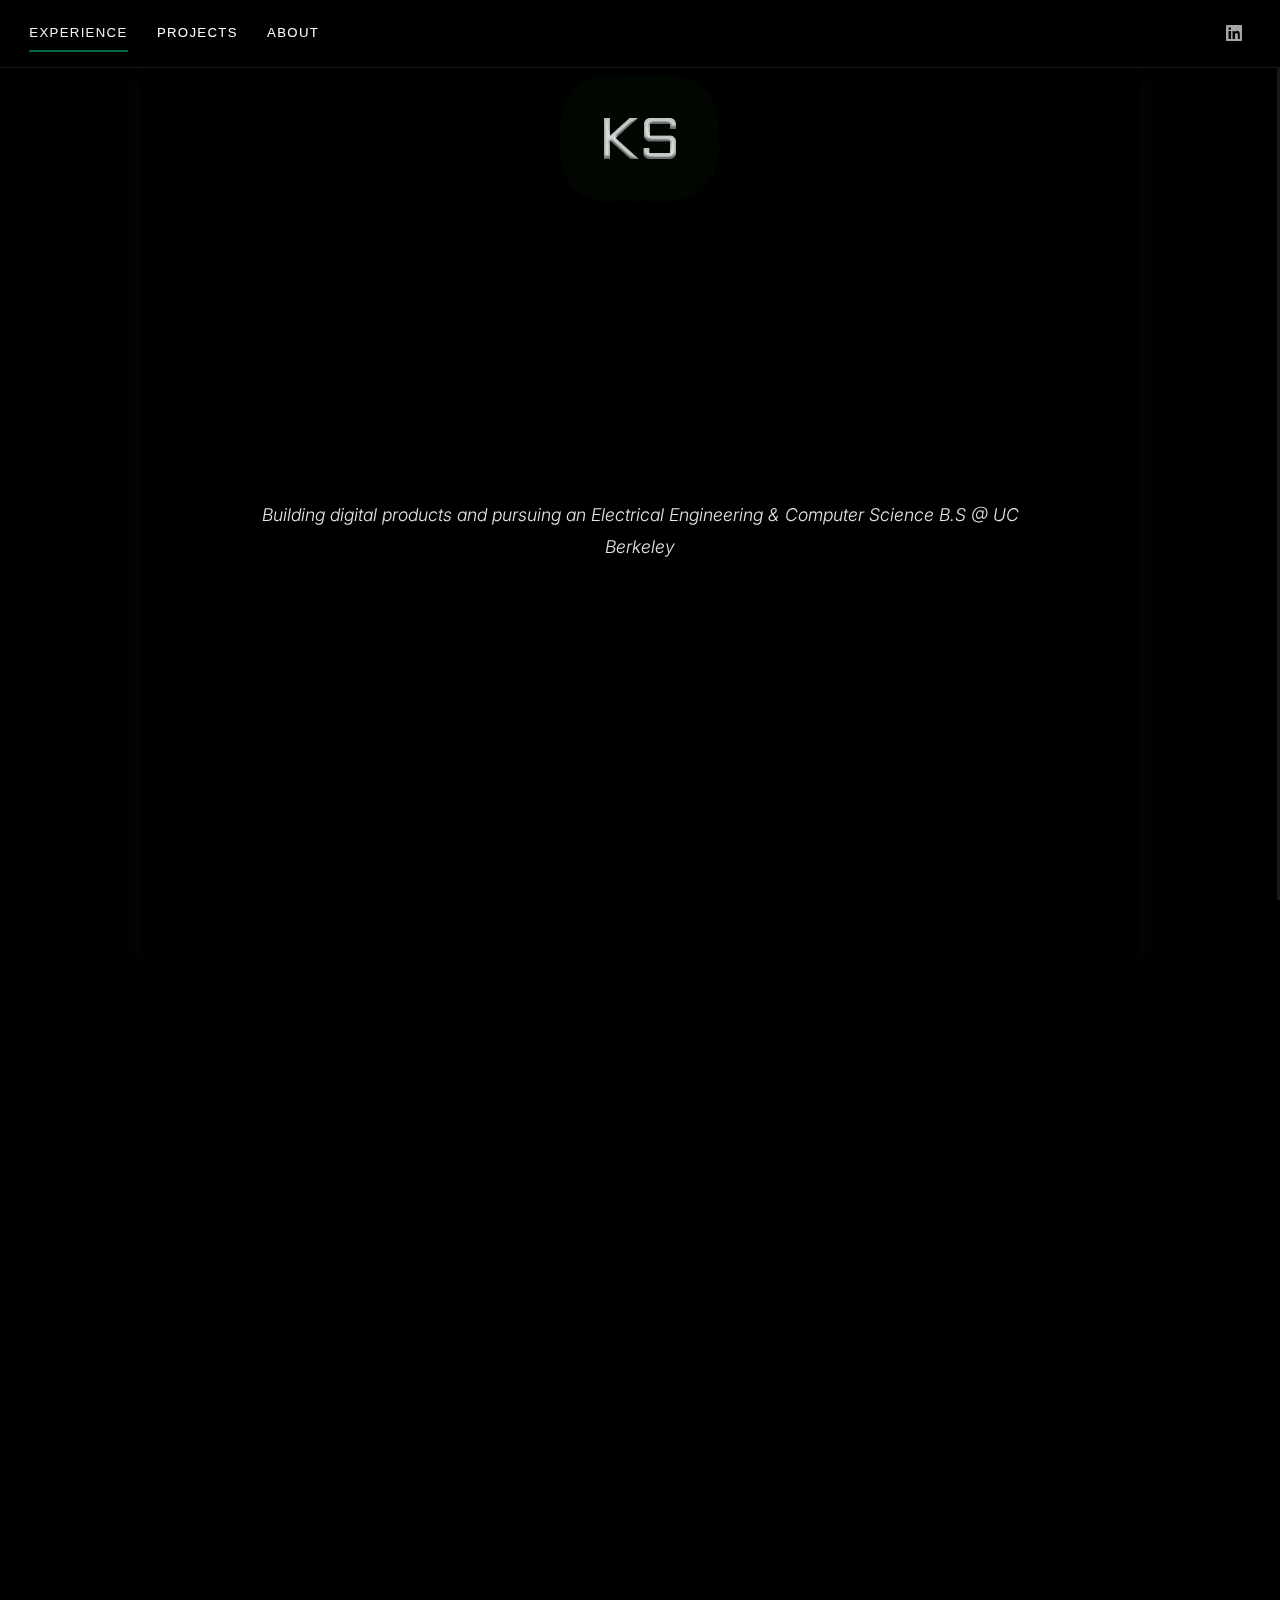
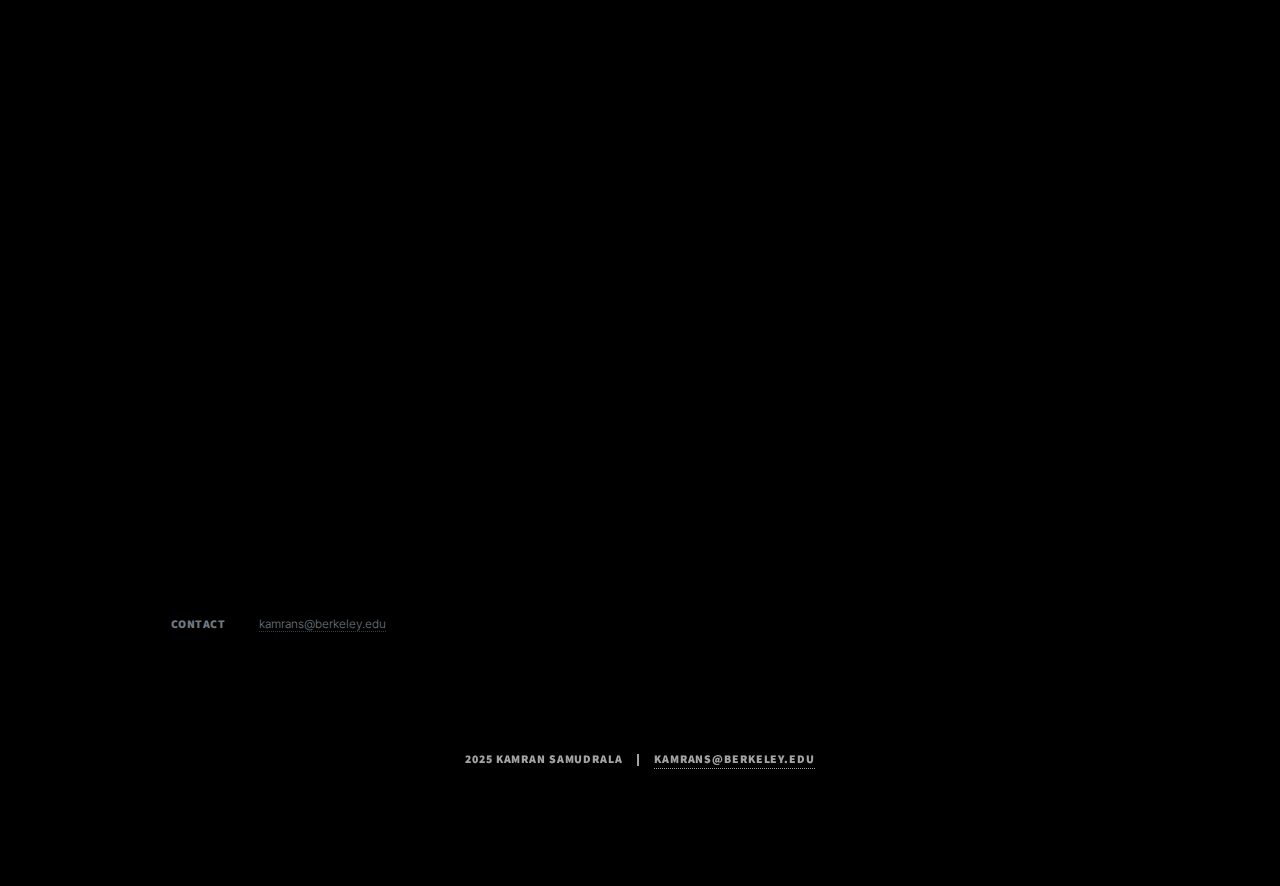
==== commit 2b64c117: "added defer on loading scripts" ====
--- a/index.html
+++ b/index.html
@@ -109,7 +109,7 @@
 							</div>
 							
 							<p>
-								I’m exploring deep learning architectures for audio synthesis using Large Audio Language Models (LALMs), with the exciting goal of advancing AI capabilities in neural audio generation and patch synth sound design. Currently, I’m working with TensorFlow and PyAudio to study DDSP-based models and understand their application in generating (and attacking) audio. I’m beginning to explore the role of GANs in refining audio synthesis techniques, and am enjoying learning about sound realism through this exciting lab.
+								I'm exploring deep learning architectures for audio synthesis using Large Audio Language Models (LALMs), with the exciting goal of advancing AI capabilities in neural audio generation and patch synth sound design. Currently, I'm working with TensorFlow and PyAudio to study DDSP-based models and understand their application in generating (and attacking) audio. I'm beginning to explore the role of GANs in refining audio synthesis techniques, and am enjoying learning about sound realism through this exciting lab.
 							<p>
 						</div>
 					</article>
@@ -143,7 +143,7 @@
 							</div>
 							
 							<div class="position">
-								Product Strategy Consultant 
+								Product Strategy  
 							</div>
 							
 							<div class="organization">
@@ -155,7 +155,7 @@
 							</div>
 							
 							<p>
-								I’m working with a Berkeley-contracted team on a 14-week project focused on researching the product lifecycle and go-to-market strategy for one of LinkedIn's key products in international markets. Our work involves evaluating transformation tools to enhance potential platform relevance for next-generation users. We're developing and pitching strategic feature reworks and new implementations aimed at capturing emerging audiences and driving user engagement, cool stuff!
+								I'm working with an Entrepreneurs@Berkeley team contracted on a 14-week project focused on researching the product lifecycle and go-to-market strategy for one of LinkedIn's key products in international markets. Our work involves evaluating transformation tools to enhance potential platform relevance for next-generation users. We're developing and pitching strategic feature reworks and new implementations aimed at capturing emerging audiences and driving user engagement, cool stuff!
 							</p>
 						</div>
 					</article>
@@ -206,7 +206,7 @@
 							</div>
 							
 							<p>
-								I’m part of a Berkeley-based team developing Pour Decisions, a social-safety application designed to promote a safer and smarter partying culture among college students. The app leverages cloud-based facial recognition and deep learning to integrate pymremetrics for intoxication monitoring. Our goal is to create a proactive safety tool that blends cutting-edge technology with real-world usability.
+								I'm part of a Berkeley-based team developing Pour Decisions, a social-safety application designed to promote a safer and smarter partying culture among college students. The app leverages cloud-based facial recognition and deep learning to integrate pymremetrics for intoxication monitoring. Our goal is to create a proactive safety tool that blends cutting-edge technology with real-world usability.
 							</p>
 						</div>
 					</article>
@@ -391,13 +391,13 @@
 		</div>
 
 		<!-- Scripts -->
-		<script src="assets/js/jquery.min.js"></script>
-		<script src="assets/js/jquery.scrollex.min.js"></script>
-		<script src="assets/js/jquery.scrolly.min.js"></script>
-		<script src="assets/js/browser.min.js"></script>
-		<script src="assets/js/breakpoints.min.js"></script>
-		<script src="assets/js/util.js"></script>
-		<script src="assets/js/main.js"></script>
+		<script src="assets/js/jquery.min.js" defer></script>
+		<script src="assets/js/jquery.scrollex.min.js" defer></script>
+		<script src="assets/js/jquery.scrolly.min.js" defer></script>
+		<script src="assets/js/browser.min.js" defer></script>
+		<script src="assets/js/breakpoints.min.js" defer></script>
+		<script src="assets/js/util.js" defer></script>
+		<script src="assets/js/main.js" defer></script>
 
 	</body>
 </html>--- a/assets/css/main.css
+++ b/assets/css/main.css
@@ -3013,7 +3013,7 @@
 		@media screen and (max-width: 980px) {
 
 			header br {
-				display: none;
+				display: flex;
 			}
 
 		}
@@ -3634,17 +3634,22 @@
 /* Nav */
 
 	#nav {
+		position: fixed;
+		top: 0;
+		left: 0;
+		right: 0;
+		width: 100vw;
+		margin: 0;
+		background: rgba(0, 0, 0, 0.95);
 		display: flex;
-		position: absolute;
-		top: 2rem;
-		width: calc(100% - 4rem);
-		max-width: 72rem;
-		z-index: 10000;
-		background: transparent;
+		justify-content: space-between;
 		align-items: center;
-		height: 3rem; /* Reduced height */
-		padding: 0 2rem;
-		justify-content: space-between;
+		padding: 1rem 2rem;
+		z-index: 1000;
+		box-sizing: border-box;
+		transform: none !important;
+		max-width: none !important;
+		min-width: 100vw;
 	}
 
 		#nav ul.divided li {
@@ -3780,36 +3785,53 @@
 			opacity: 0.95;
 		}
 
-		@media screen and (max-width: 980px) {
-			#nav {
-				display: none;
-			}
-			
-			#navPanelToggle {
-				display: block;
-			}
-		}
-
-		@media screen and (min-width: 981px) {
-			#nav {
-				display: flex;
-			}
-			
-			#navPanelToggle {
-				display: none;
-			}
-		}
+		
 
 /* Nav Panel Toggle Button */
 #navPanelToggle {
-	display: none;
 	position: fixed;
 	top: 0.75rem;
 	right: 0.75rem;
 	z-index: 10001;
 	padding: 0.375rem 1.25rem;
-	background: rgba(0, 0, 0, 0.85);
+	background: rgba(0, 0, 0, 0.95); /* Changed to match nav background */
 	color: #ffffff;
+	font-family: "Source Sans Pro", Helvetica, sans-serif;
+    font-size: 0.9rem;
+    font-weight: 900;
+    letter-spacing: 0.1em;
+    text-transform: uppercase;
+	
+}
+
+@media screen and (max-width: 980px) {
+    #navPanelToggle {
+        width: 100%;
+        left: 0;
+        right: 0;
+        text-align: center;
+        padding: 1rem 2rem;
+        margin: 0;
+    }
+}
+
+@media screen and (max-width: 980px) {
+	
+	
+	#navPanelToggle {
+		display: block !important; /* Force display on mobile */
+		background: rgba(0, 0, 0, 0.95);
+	}
+}
+
+@media screen and (min-width: 981px) {
+	#nav {
+		display: flex;
+	}
+	
+	#navPanelToggle {
+		display: none;
+	}
 }
 
 /* Add this near the top of the file, after any existing nav styles */
@@ -4737,7 +4759,7 @@
 		@media screen and (max-width: 980px) {
 
 			#navPanel {
-				display: block;
+				display: block !important;
 			}
 
 		}
@@ -5959,12 +5981,7 @@
     box-shadow: 0 2px 10px rgba(0, 0, 0, 0.3);
 }
 
-/* Remove any media query that hides the nav */
-@media screen and (max-width: 980px) {
-    #nav {
-        display: flex !important; /* Override any hiding */
-    }
-}
+
 
 /* Make posts smaller */
 .posts {
@@ -6102,7 +6119,7 @@
 /* Nav */
 #nav {
     /* ... existing styles ... */
-    display: flex;
+    display: none;
     position: fixed;
     top: 0;
     width: calc(100% - 4rem);
@@ -6111,16 +6128,11 @@
     /* Fix the media query */
 }
 
-/* Update the media query to show nav on larger screens */
-@media screen and (max-width: 980px) {
-    #nav {
-        display: none;
-    }
-}
+
 
 @media screen and (min-width: 981px) {
     #nav {
-        display: flex;
+        display: flex !important;
     }
 }
 
@@ -6447,4 +6459,44 @@
     width: 100%;
     background: rgba(255, 255, 255, 0.7);
     transition: height 0.1s ease-out;
+}
+
+@media screen and (max-width: 768px) {
+    #nav {
+        padding: 0.5rem;
+    }
+
+    #nav ul.links {
+        display: flex;
+        flex-direction: row;
+        justify-content: space-between;
+        width: 100%;
+        margin: 0;
+        padding: 0;
+    }
+
+    #nav ul.links li {
+        font-size: 0.8rem;
+    }
+
+    
+}
+
+@media screen and (max-width: 480px) {
+    #nav ul.links li a {
+        padding: 0.5rem;
+        font-size: 0.7rem;
+    }
+}
+
+#navPanel {
+    background: rgba(0, 0, 0, 0.95) !important;
+}
+
+#navPanel .links {
+    background: rgba(0, 0, 0, 0.95) !important;
+}
+
+#navPanel .links a {
+    color: #ffffff !important;
 }